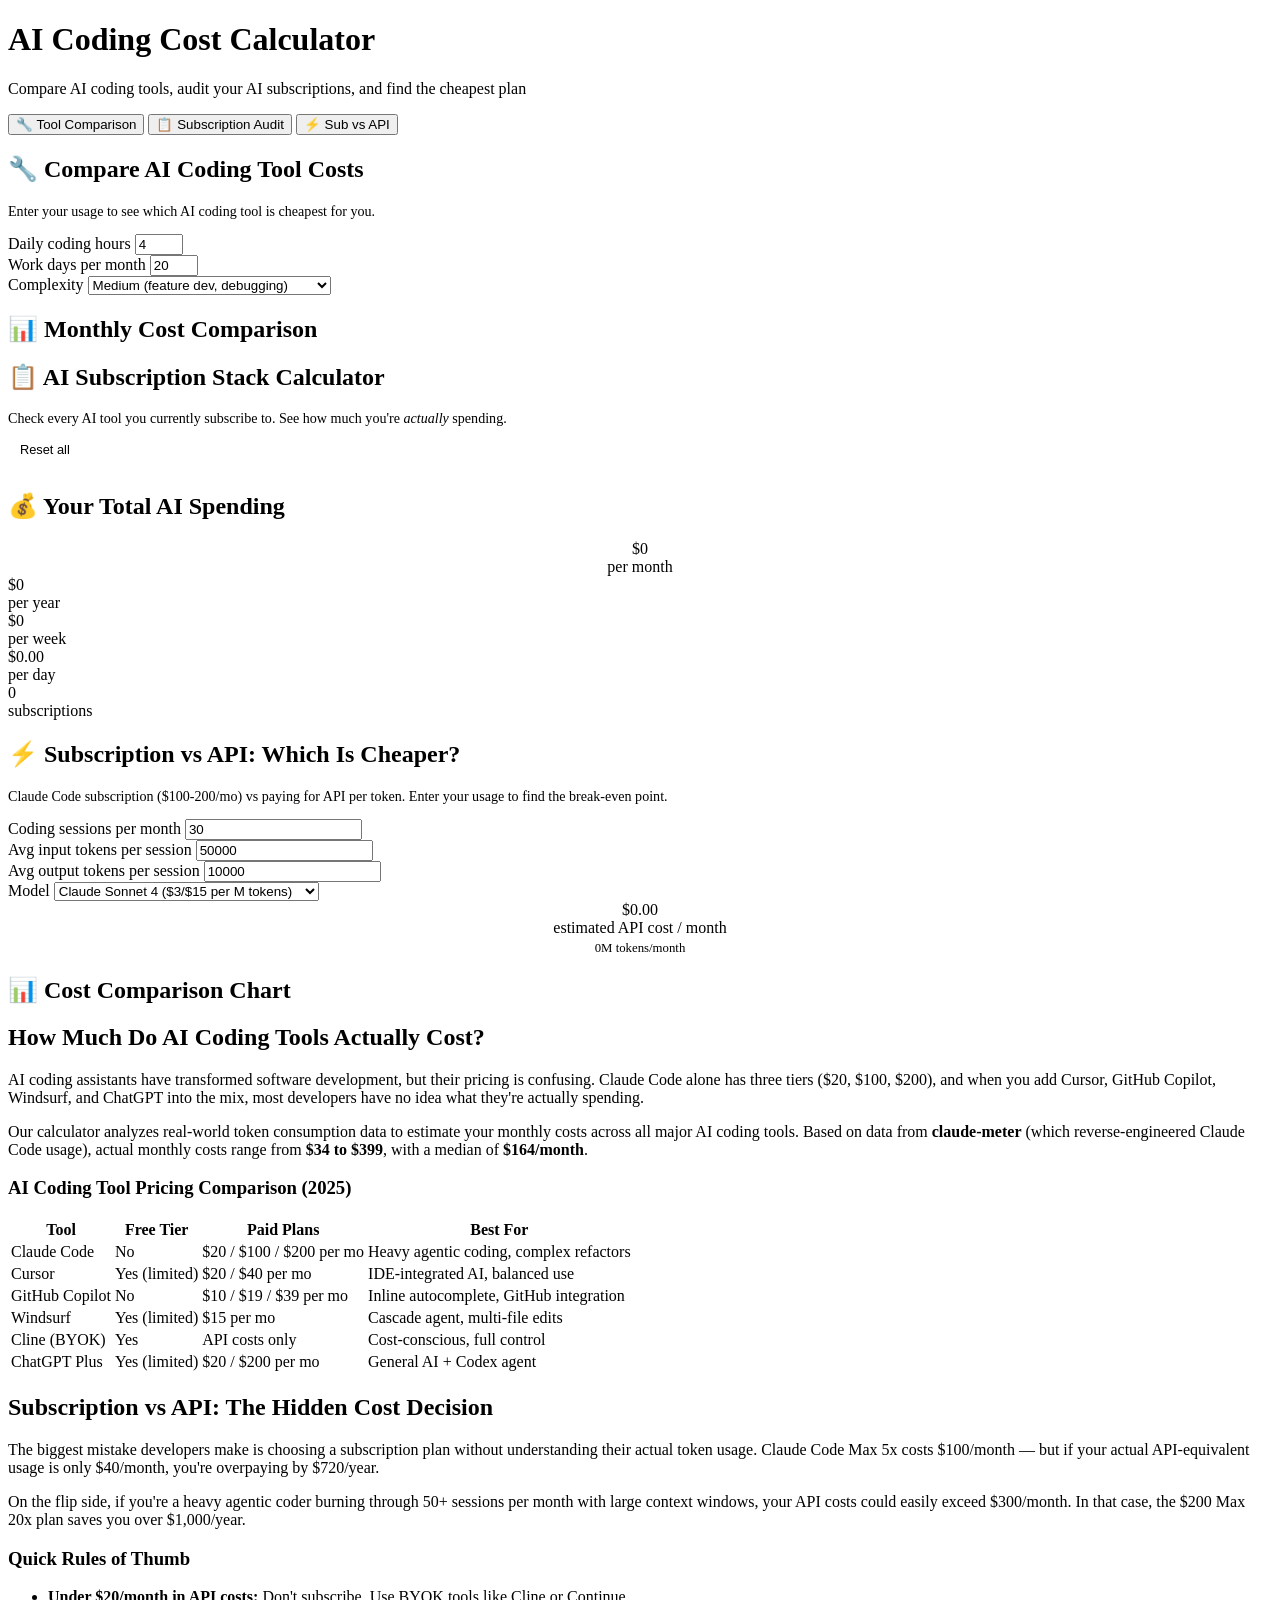
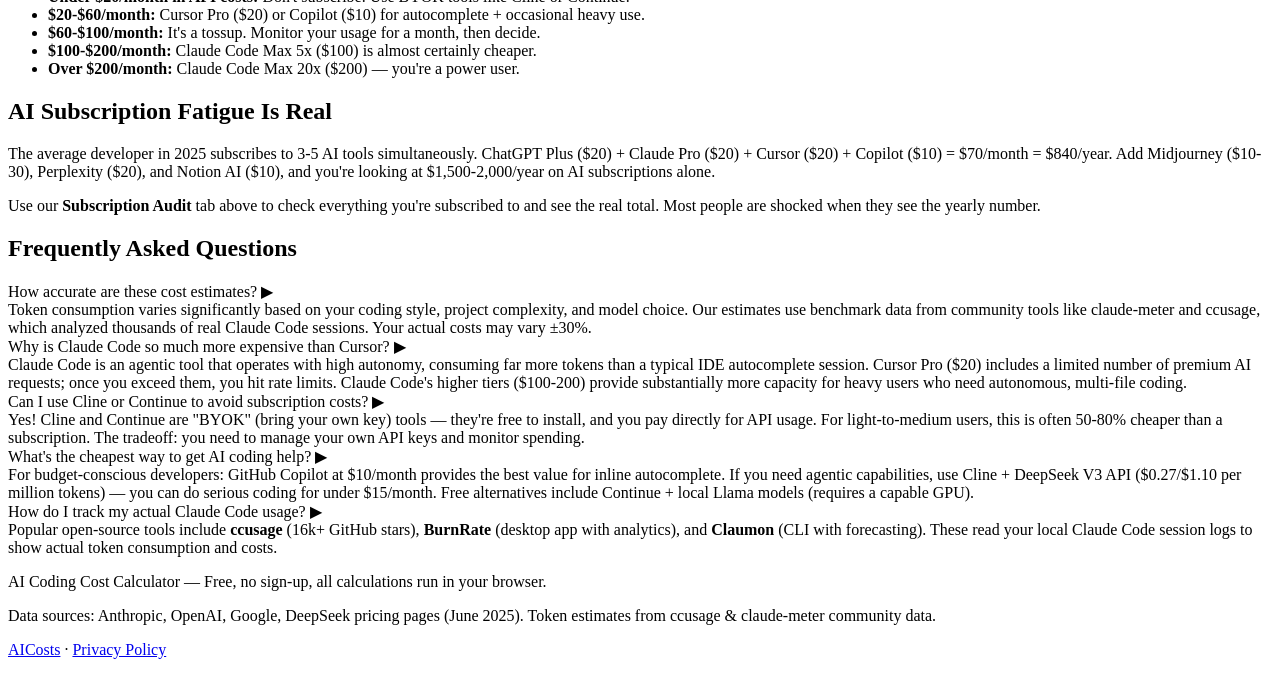
==== ai-coding-cost-calculator.html @ e595fdc3 "Add ai-coding-cost-calculator.html" ====
<!DOCTYPE html>
<html lang="en">
<head>
<meta charset="UTF-8">
<meta name="viewport" content="width=device-width,initial-scale=1">
<title>AI Coding Cost Calculator | Compare Claude Code, Cursor, Copilot & More (2025)</title>
<meta name="description" content="Free AI coding tool cost calculator. Compare Claude Code, Cursor, GitHub Copilot, Windsurf prices. Calculate your AI subscription stack cost. Subscription vs API break-even analysis.">
<meta name="keywords" content="AI cost calculator, Claude Code cost, Cursor pricing, Copilot vs Claude Code, AI subscription calculator, AI coding tools comparison">
<link rel="canonical" href="https://aicosts.bmaster.cn/ai-coding-cost-calculator.html">
<script type="application/ld+json">
{"@context":"https://schema.org","@type":"WebApplication","name":"AI Coding Cost Calculator","url":"https://aicosts.bmaster.cn/","description":"Compare costs of AI coding assistants and calculate your AI subscription spending","applicationCategory":"DeveloperApplication","operatingSystem":"Any","offers":{"@type":"Offer","price":"0","priceCurrency":"USD"},"author":{"@type":"Organization","name":"AICosts"}}
</script>
<script type="application/ld+json">
{"@context":"https://schema.org","@type":"FAQPage","mainEntity":[{"@type":"Question","name":"How much does Claude Code cost per month?","acceptedAnswer":{"@type":"Answer","text":"Claude Code costs $20/mo (Pro), $100/mo (Max 5x), or $200/mo (Max 20x). Actual API-equivalent costs range from $34 to $399/mo with a median of $164/mo based on usage data."}},{"@type":"Question","name":"Is Cursor cheaper than Claude Code?","acceptedAnswer":{"@type":"Answer","text":"Cursor Pro is $20/mo vs Claude Code Max at $100-200/mo. However, Cursor includes a limited amount of premium model usage. Heavy users may exceed Cursor's quota and need Claude Code's higher limits."}},{"@type":"Question","name":"Should I use API or subscription for AI coding?","acceptedAnswer":{"@type":"Answer","text":"If your monthly API cost is under $60, pay-per-use API is cheaper. Between $60-100/mo it's a close call. Above $100/mo, Claude Code Max subscription is almost always cheaper."}},{"@type":"Question","name":"How much does the average person spend on AI subscriptions?","acceptedAnswer":{"@type":"Answer","text":"Most developers subscribe to 2-4 AI tools simultaneously, spending $40-120/month. Many don't realize the total cost until they add it up."}}]}
</script>
<link rel="stylesheet" href="style.css">
</head>
<body>
<div class="wrap">
<div class="header">
<h1>AI Coding Cost Calculator</h1>
<p>Compare AI coding tools, audit your AI subscriptions, and find the cheapest plan</p>
</div>

<div class="tabs">
<button class="tab active" data-tab="compare" onclick="switchTab('compare')">🔧 Tool Comparison</button>
<button class="tab" data-tab="stack" onclick="switchTab('stack')">📋 Subscription Audit</button>
<button class="tab" data-tab="breakEven" onclick="switchTab('breakEven')">⚡ Sub vs API</button>
</div>

<!-- TAB 1: COMPARISON -->
<div class="pane active" id="tab-compare">
<div class="card">
<h2>🔧 Compare AI Coding Tool Costs</h2>
<p style="color:var(--text-dim);font-size:.88rem;margin-bottom:14px">Enter your usage to see which AI coding tool is cheapest for you.</p>
<div class="row3">
<div class="input-group">
<label>Daily coding hours</label>
<input type="number" id="cmpHours" value="4" min="0" max="24">
</div>
<div class="input-group">
<label>Work days per month</label>
<input type="number" id="cmpDays" value="20" min="1" max="31">
</div>
<div class="input-group">
<label>Complexity</label>
<select id="cmpComplexity">
<option value="light">Light (autocomplete, quick Q&A)</option>
<option value="medium" selected>Medium (feature dev, debugging)</option>
<option value="heavy">Heavy (large refactors, agentic tasks)</option>
</select>
</div>
</div>
<div id="compareSummary" style="margin-top:8px"></div>
</div>

<div class="card">
<h2>📊 Monthly Cost Comparison</h2>
<div id="compareGrid" class="compare-grid"></div>
<div id="compareChart" class="bar-chart" style="margin-top:16px"></div>
</div>
</div>

<!-- TAB 2: STACK -->
<div class="pane" id="tab-stack">
<div class="card">
<h2>📋 AI Subscription Stack Calculator</h2>
<p style="color:var(--text-dim);font-size:.88rem;margin-bottom:10px">Check every AI tool you currently subscribe to. See how much you're <em>actually</em> spending.</p>
<button onclick="toggleAllOff()" style="background:var(--bg);border:1px solid var(--border);color:var(--text-dim);border-radius:6px;padding:5px 12px;font-size:.8rem;cursor:pointer;margin-bottom:10px">Reset all</button>
<div id="subList" class="sub-list"></div>
</div>

<div class="card">
<h2>💰 Your Total AI Spending</h2>
<div class="result-box">
<div style="text-align:center">
<div class="result-big" id="subMonthly">$0</div>
<div class="result-label">per month</div>
</div>
<div class="result-grid">
<div class="result-cell"><div class="num" id="subYearly" style="color:var(--accent)">$0</div><div class="lbl">per year</div></div>
<div class="result-cell"><div class="num" id="subWeekly">$0</div><div class="lbl">per week</div></div>
<div class="result-cell"><div class="num" id="subDaily">$0.00</div><div class="lbl">per day</div></div>
<div class="result-cell"><div class="num" id="subCount">0</div><div class="lbl">subscriptions</div></div>
</div>
</div>
<div id="subMsg"></div>
<div id="subBreakdown" style="margin-top:12px"></div>
</div>
</div>

<!-- TAB 3: BREAK-EVEN -->
<div class="pane" id="tab-breakEven">
<div class="card">
<h2>⚡ Subscription vs API: Which Is Cheaper?</h2>
<p style="color:var(--text-dim);font-size:.88rem;margin-bottom:14px">Claude Code subscription ($100-200/mo) vs paying for API per token. Enter your usage to find the break-even point.</p>
<div class="row3">
<div class="input-group">
<label>Coding sessions per month</label>
<input type="number" id="beSessions" value="30" min="1">
</div>
<div class="input-group">
<label>Avg input tokens per session</label>
<input type="number" id="beInputTokens" value="50000" min="0" step="1000">
</div>
<div class="input-group">
<label>Avg output tokens per session</label>
<input type="number" id="beOutputTokens" value="10000" min="0" step="1000">
</div>
</div>
<div class="input-group">
<label>Model</label>
<select id="beModel">
<option value="claude_sonnet" selected>Claude Sonnet 4 ($3/$15 per M tokens)</option>
<option value="claude_haiku">Claude Haiku 3.5 ($0.8/$4 per M tokens)</option>
<option value="gpt4o">GPT-4o ($2.5/$10 per M tokens)</option>
<option value="gpt4o_mini">GPT-4o mini ($0.15/$0.6 per M tokens)</option>
<option value="deepseek">DeepSeek V3 ($0.27/$1.1 per M tokens)</option>
<option value="gemini_pro">Gemini 2.0 Pro ($1.25/$5 per M tokens)</option>
<option value="llama">Llama 3.3 70B ($0.23/$0.4 per M tokens)</option>
</select>
</div>
</div>

<div class="card">
<div class="result-box">
<div style="text-align:center">
<div class="result-big" id="beApiCost">$0.00</div>
<div class="result-label">estimated API cost / month</div>
<div style="font-size:.8rem;color:var(--text-dim);margin-top:4px"><span id="beApiTokens">0M</span> tokens/month</div>
</div>
</div>
<div id="beRecommendation" style="margin-top:8px"></div>
</div>

<div class="card">
<h2>📊 Cost Comparison Chart</h2>
<div id="beChart" class="bar-chart"></div>
<div id="beSavings" style="margin-top:12px;text-align:center;font-size:.9rem"></div>
</div>
</div>

<!-- SEO CONTENT -->
<div class="seo">
<h2>How Much Do AI Coding Tools Actually Cost?</h2>
<p>AI coding assistants have transformed software development, but their pricing is confusing. Claude Code alone has three tiers ($20, $100, $200), and when you add Cursor, GitHub Copilot, Windsurf, and ChatGPT into the mix, most developers have no idea what they're actually spending.</p>

<p>Our calculator analyzes real-world token consumption data to estimate your monthly costs across all major AI coding tools. Based on data from <strong>claude-meter</strong> (which reverse-engineered Claude Code usage), actual monthly costs range from <strong>$34 to $399</strong>, with a median of <strong>$164/month</strong>.</p>

<h3>AI Coding Tool Pricing Comparison (2025)</h3>
<table>
<tr><th>Tool</th><th>Free Tier</th><th>Paid Plans</th><th>Best For</th></tr>
<tr><td>Claude Code</td><td>No</td><td>$20 / $100 / $200 per mo</td><td>Heavy agentic coding, complex refactors</td></tr>
<tr><td>Cursor</td><td>Yes (limited)</td><td>$20 / $40 per mo</td><td>IDE-integrated AI, balanced use</td></tr>
<tr><td>GitHub Copilot</td><td>No</td><td>$10 / $19 / $39 per mo</td><td>Inline autocomplete, GitHub integration</td></tr>
<tr><td>Windsurf</td><td>Yes (limited)</td><td>$15 per mo</td><td>Cascade agent, multi-file edits</td></tr>
<tr><td>Cline (BYOK)</td><td>Yes</td><td>API costs only</td><td>Cost-conscious, full control</td></tr>
<tr><td>ChatGPT Plus</td><td>Yes (limited)</td><td>$20 / $200 per mo</td><td>General AI + Codex agent</td></tr>
</table>

<h2>Subscription vs API: The Hidden Cost Decision</h2>
<p>The biggest mistake developers make is choosing a subscription plan without understanding their actual token usage. Claude Code Max 5x costs $100/month — but if your actual API-equivalent usage is only $40/month, you're overpaying by $720/year.</p>

<p>On the flip side, if you're a heavy agentic coder burning through 50+ sessions per month with large context windows, your API costs could easily exceed $300/month. In that case, the $200 Max 20x plan saves you over $1,000/year.</p>

<h3>Quick Rules of Thumb</h3>
<ul>
<li><strong>Under $20/month in API costs:</strong> Don't subscribe. Use BYOK tools like Cline or Continue.</li>
<li><strong>$20-$60/month:</strong> Cursor Pro ($20) or Copilot ($10) for autocomplete + occasional heavy use.</li>
<li><strong>$60-$100/month:</strong> It's a tossup. Monitor your usage for a month, then decide.</li>
<li><strong>$100-$200/month:</strong> Claude Code Max 5x ($100) is almost certainly cheaper.</li>
<li><strong>Over $200/month:</strong> Claude Code Max 20x ($200) — you're a power user.</li>
</ul>

<h2>AI Subscription Fatigue Is Real</h2>
<p>The average developer in 2025 subscribes to 3-5 AI tools simultaneously. ChatGPT Plus ($20) + Claude Pro ($20) + Cursor ($20) + Copilot ($10) = $70/month = $840/year. Add Midjourney ($10-30), Perplexity ($20), and Notion AI ($10), and you're looking at $1,500-2,000/year on AI subscriptions alone.</p>

<p>Use our <strong>Subscription Audit</strong> tab above to check everything you're subscribed to and see the real total. Most people are shocked when they see the yearly number.</p>

<h2>Frequently Asked Questions</h2>
<div class="faq-item" onclick="toggleFAQ(this)">
<div class="faq-q">How accurate are these cost estimates? <span class="arrow">▶</span></div>
<div class="faq-a">Token consumption varies significantly based on your coding style, project complexity, and model choice. Our estimates use benchmark data from community tools like claude-meter and ccusage, which analyzed thousands of real Claude Code sessions. Your actual costs may vary ±30%.</div>
</div>
<div class="faq-item" onclick="toggleFAQ(this)">
<div class="faq-q">Why is Claude Code so much more expensive than Cursor? <span class="arrow">▶</span></div>
<div class="faq-a">Claude Code is an agentic tool that operates with high autonomy, consuming far more tokens than a typical IDE autocomplete session. Cursor Pro ($20) includes a limited number of premium AI requests; once you exceed them, you hit rate limits. Claude Code's higher tiers ($100-200) provide substantially more capacity for heavy users who need autonomous, multi-file coding.</div>
</div>
<div class="faq-item" onclick="toggleFAQ(this)">
<div class="faq-q">Can I use Cline or Continue to avoid subscription costs? <span class="arrow">▶</span></div>
<div class="faq-a">Yes! Cline and Continue are "BYOK" (bring your own key) tools — they're free to install, and you pay directly for API usage. For light-to-medium users, this is often 50-80% cheaper than a subscription. The tradeoff: you need to manage your own API keys and monitor spending.</div>
</div>
<div class="faq-item" onclick="toggleFAQ(this)">
<div class="faq-q">What's the cheapest way to get AI coding help? <span class="arrow">▶</span></div>
<div class="faq-a">For budget-conscious developers: GitHub Copilot at $10/month provides the best value for inline autocomplete. If you need agentic capabilities, use Cline + DeepSeek V3 API ($0.27/$1.10 per million tokens) — you can do serious coding for under $15/month. Free alternatives include Continue + local Llama models (requires a capable GPU).</div>
</div>
<div class="faq-item" onclick="toggleFAQ(this)">
<div class="faq-q">How do I track my actual Claude Code usage? <span class="arrow">▶</span></div>
<div class="faq-a">Popular open-source tools include <strong>ccusage</strong> (16k+ GitHub stars), <strong>BurnRate</strong> (desktop app with analytics), and <strong>Claumon</strong> (CLI with forecasting). These read your local Claude Code session logs to show actual token consumption and costs.</div>
</div>
</div>

<div class="footer">
<p>AI Coding Cost Calculator — Free, no sign-up, all calculations run in your browser.</p>
<p>Data sources: Anthropic, OpenAI, Google, DeepSeek pricing pages (June 2025). Token estimates from ccusage & claude-meter community data.</p>
<p><a href="/">AICosts</a> · <a href="/privacy.html">Privacy Policy</a></p>
</div>
</div>
<script src="app.js"></script>
</body>
</html>
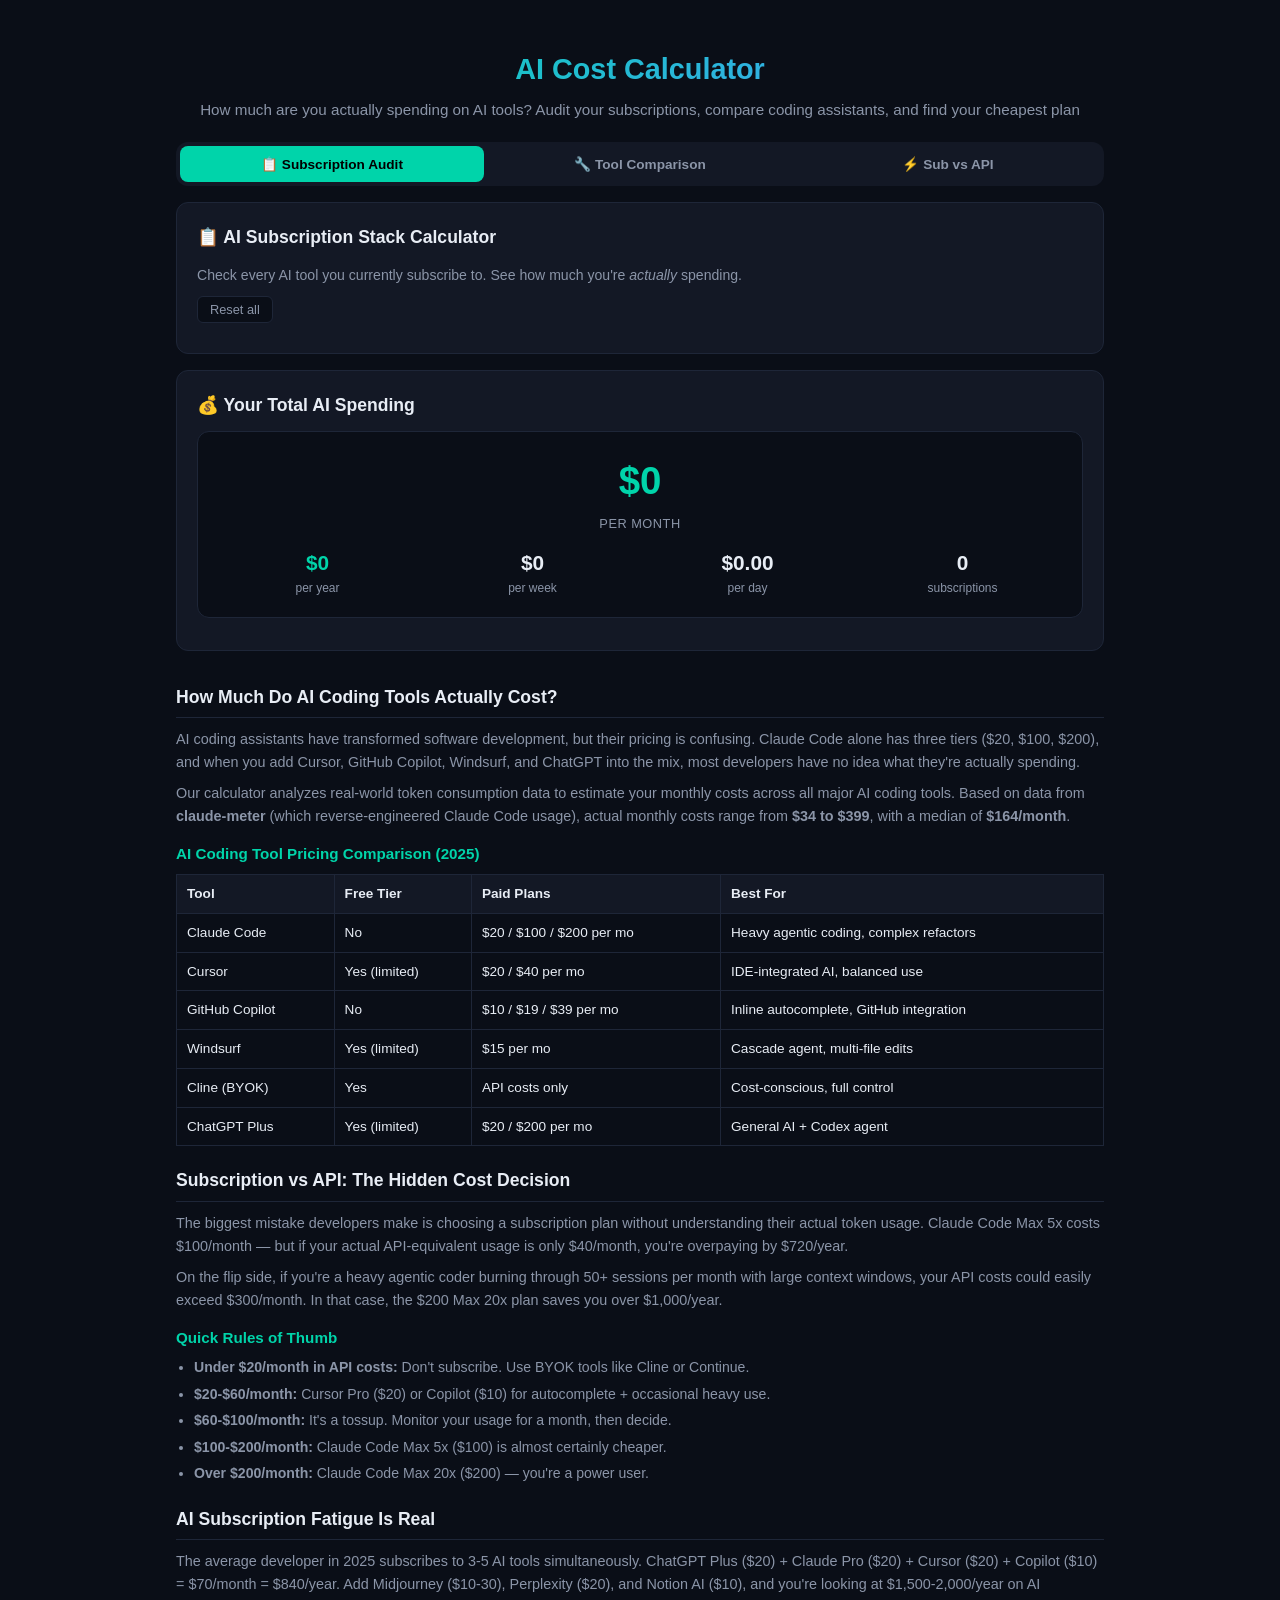
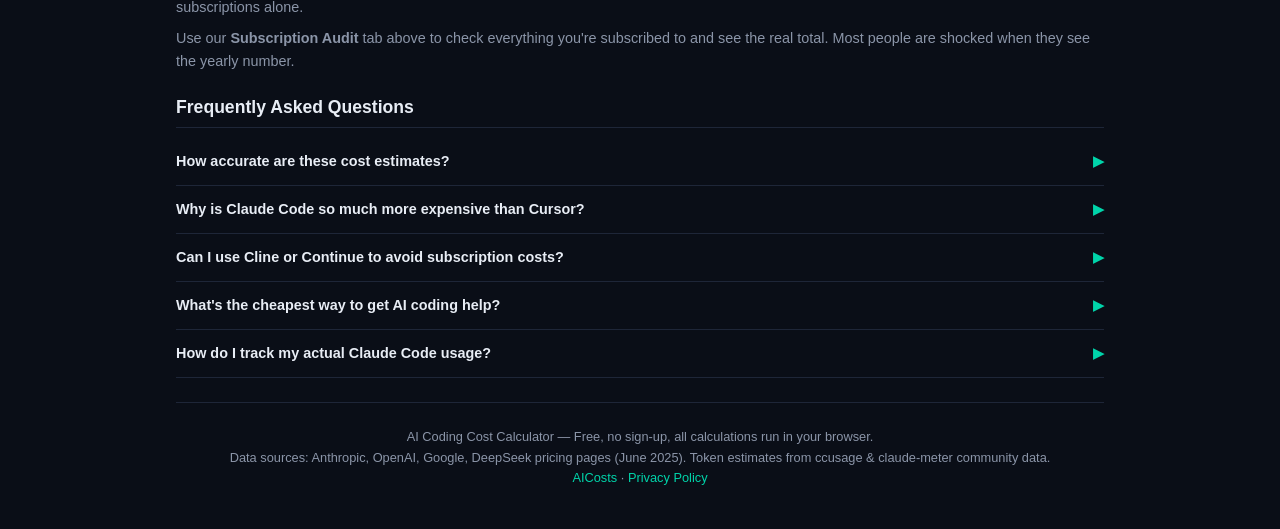
==== commit d64e71dd: "Add ai-coding-cost-calculator.html" ====
--- a/ai-coding-cost-calculator.html
+++ b/ai-coding-cost-calculator.html
@@ -18,18 +18,18 @@
 <body>
 <div class="wrap">
 <div class="header">
-<h1>AI Coding Cost Calculator</h1>
-<p>Compare AI coding tools, audit your AI subscriptions, and find the cheapest plan</p>
+<h1>AI Cost Calculator</h1>
+<p>How much are you actually spending on AI tools? Audit your subscriptions, compare coding assistants, and find your cheapest plan</p>
 </div>
 
 <div class="tabs">
-<button class="tab active" data-tab="compare" onclick="switchTab('compare')">🔧 Tool Comparison</button>
-<button class="tab" data-tab="stack" onclick="switchTab('stack')">📋 Subscription Audit</button>
+<button class="tab active" data-tab="stack" onclick="switchTab('stack')">📋 Subscription Audit</button>
+<button class="tab" data-tab="compare" onclick="switchTab('compare')">🔧 Tool Comparison</button>
 <button class="tab" data-tab="breakEven" onclick="switchTab('breakEven')">⚡ Sub vs API</button>
 </div>
 
-<!-- TAB 1: COMPARISON -->
-<div class="pane active" id="tab-compare">
+<!-- TAB: COMPARISON -->
+<div class="pane" id="tab-compare">
 <div class="card">
 <h2>🔧 Compare AI Coding Tool Costs</h2>
 <p style="color:var(--text-dim);font-size:.88rem;margin-bottom:14px">Enter your usage to see which AI coding tool is cheapest for you.</p>
@@ -61,8 +61,8 @@
 </div>
 </div>
 
-<!-- TAB 2: STACK -->
-<div class="pane" id="tab-stack">
+<!-- TAB: STACK (default first view) -->
+<div class="pane active" id="tab-stack">
 <div class="card">
 <h2>📋 AI Subscription Stack Calculator</h2>
 <p style="color:var(--text-dim);font-size:.88rem;margin-bottom:10px">Check every AI tool you currently subscribe to. See how much you're <em>actually</em> spending.</p>
--- a/style.css
+++ b/style.css
@@ -0,0 +1,86 @@
+*{margin:0;padding:0;box-sizing:border-box}
+:root{--bg:#0a0e17;--card:#131825;--border:#1e2638;--accent:#00d4aa;--accent-dim:#00b894;--text:#e8edf5;--text-dim:#8b95a8;--red:#ff5e5e;--yellow:#ffc857;--blue:#4a9eff;--radius:12px}
+body{background:var(--bg);color:var(--text);font-family:-apple-system,BlinkMacSystemFont,'Segoe UI',Roboto,sans-serif;line-height:1.6;min-height:100vh}
+.wrap{max-width:960px;margin:0 auto;padding:16px}
+.header{text-align:center;padding:30px 16px 20px}
+.header h1{font-size:1.8rem;font-weight:700;background:linear-gradient(135deg,var(--accent),var(--blue));-webkit-background-clip:text;-webkit-text-fill-color:transparent}
+.header p{color:var(--text-dim);margin-top:6px;font-size:.95rem}
+.tabs{display:flex;gap:4px;background:var(--card);border-radius:var(--radius);padding:4px;margin:0 0 16px}
+.tab{flex:1;padding:10px 8px;text-align:center;border-radius:8px;cursor:pointer;font-weight:600;font-size:.85rem;color:var(--text-dim);transition:all .2s;border:none;background:none}
+.tab:hover{color:var(--text)}
+.tab.active{background:var(--accent);color:#000}
+.pane{display:none}
+.pane.active{display:block}
+.card{background:var(--card);border:1px solid var(--border);border-radius:var(--radius);padding:20px;margin-bottom:16px}
+.card h2{font-size:1.1rem;margin-bottom:12px;display:flex;align-items:center;gap:8px}
+.input-group{display:flex;flex-direction:column;gap:6px;margin-bottom:14px}
+.input-group label{font-size:.85rem;color:var(--text-dim);font-weight:600}
+.input-group input,.input-group select{background:var(--bg);border:1px solid var(--border);color:var(--text);border-radius:8px;padding:10px 12px;font-size:.95rem;outline:none;transition:border .2s}
+.input-group input:focus,.input-group select:focus{border-color:var(--accent)}
+.row2{display:grid;grid-template-columns:1fr 1fr;gap:12px}
+.row3{display:grid;grid-template-columns:1fr 1fr 1fr;gap:12px}
+@media(max-width:560px){.row2,.row3{grid-template-columns:1fr}}
+.sub-list{display:flex;flex-direction:column;gap:8px}
+.sub-item{display:flex;align-items:center;justify-content:space-between;background:var(--bg);border:1px solid var(--border);border-radius:8px;padding:10px 14px;cursor:pointer;transition:border .2s}
+.sub-item:hover{border-color:var(--accent)}
+.sub-item.checked{border-color:var(--accent);background:rgba(0,212,170,.08)}
+.sub-item .left{display:flex;align-items:center;gap:10px}
+.sub-item .cb{width:20px;height:20px;border:2px solid var(--border);border-radius:6px;display:flex;align-items:center;justify-content:center;flex-shrink:0;transition:all .2s}
+.sub-item.checked .cb{background:var(--accent);border-color:var(--accent)}
+.sub-item .name{font-weight:600;font-size:.9rem}
+.sub-item .price{font-size:.85rem;color:var(--text-dim)}
+.sub-item.checked .price{color:var(--accent)}
+.results{margin-top:16px}
+.result-box{background:var(--bg);border:1px solid var(--border);border-radius:var(--radius);padding:18px;margin-bottom:12px}
+.result-big{font-size:2.4rem;font-weight:700;color:var(--accent)}
+.result-big.red{color:var(--red)}
+.result-label{font-size:.8rem;color:var(--text-dim);text-transform:uppercase;letter-spacing:.5px;margin-top:2px}
+.result-grid{display:grid;grid-template-columns:repeat(auto-fit,minmax(130px,1fr));gap:12px;margin-top:12px}
+.result-cell{text-align:center}
+.result-cell .num{font-size:1.3rem;font-weight:700}
+.result-cell .lbl{font-size:.75rem;color:var(--text-dim)}
+.bar-chart{margin-top:16px}
+.bar-row{display:flex;align-items:center;gap:10px;margin-bottom:8px}
+.bar-row .b-name{width:120px;font-size:.85rem;flex-shrink:0}
+.bar-row .b-track{flex:1;height:28px;background:var(--bg);border-radius:6px;overflow:hidden;position:relative}
+.bar-row .b-fill{height:100%;border-radius:6px;transition:width .6s;display:flex;align-items:center;justify-content:flex-end;padding-right:8px;font-size:.75rem;font-weight:700;color:#000;white-space:nowrap}
+.bar-row .b-val{width:70px;text-align:right;font-size:.85rem;font-weight:600}
+.compare-grid{display:grid;grid-template-columns:repeat(auto-fit,minmax(180px,1fr));gap:12px;margin-top:12px}
+.compare-card{background:var(--bg);border:1px solid var(--border);border-radius:var(--radius);padding:16px;text-align:center;transition:all .2s}
+.compare-card.best{border-color:var(--accent);box-shadow:0 0 0 1px var(--accent)}
+.compare-card .badge{display:inline-block;font-size:.65rem;padding:2px 8px;border-radius:4px;font-weight:700;text-transform:uppercase;letter-spacing:.5px;margin-bottom:6px}
+.compare-card .badge.best{background:var(--accent);color:#000}
+.compare-card .badge.worst{background:var(--red);color:#fff}
+.compare-card .b-icon{font-size:1.5rem;margin-bottom:4px}
+.compare-card .b-name{font-weight:700;font-size:.95rem}
+.compare-card .b-price{font-size:1.4rem;font-weight:700;margin:4px 0}
+.compare-card .b-desc{font-size:.8rem;color:var(--text-dim)}
+.compare-card .b-detail{font-size:.75rem;color:var(--text-dim);margin-top:6px;border-top:1px solid var(--border);padding-top:6px}
+.tip{background:rgba(74,158,255,.1);border:1px solid rgba(74,158,255,.3);border-radius:8px;padding:12px;margin-top:12px;font-size:.85rem}
+.tip strong{color:var(--blue)}
+.warn{background:rgba(255,200,87,.1);border:1px solid rgba(255,200,87,.3);border-radius:8px;padding:12px;margin-top:12px;font-size:.85rem}
+.warn strong{color:var(--yellow)}
+.seo{margin-top:32px}
+.seo h2{font-size:1.1rem;margin:20px 0 10px;border-bottom:1px solid var(--border);padding-bottom:6px}
+.seo h3{font-size:.95rem;margin:14px 0 6px;color:var(--accent)}
+.seo p{font-size:.9rem;color:var(--text-dim);margin-bottom:8px}
+.seo ul{padding-left:18px;margin-bottom:10px}
+.seo li{font-size:.88rem;color:var(--text-dim);margin-bottom:4px}
+.seo table{width:100%;border-collapse:collapse;margin:8px 0;font-size:.85rem}
+.seo th,.seo td{border:1px solid var(--border);padding:8px 10px;text-align:left}
+.seo th{background:var(--card)}
+.faq-item{border-bottom:1px solid var(--border);padding:12px 0;cursor:pointer}
+.faq-item .faq-q{font-weight:600;font-size:.9rem;display:flex;justify-content:space-between;align-items:center}
+.faq-item .faq-q .arrow{color:var(--accent);transition:transform .2s}
+.faq-item.open .arrow{transform:rotate(90deg)}
+.faq-item .faq-a{display:none;font-size:.85rem;color:var(--text-dim);margin-top:8px}
+.faq-item.open .faq-a{display:block}
+.footer{text-align:center;padding:24px 16px;color:var(--text-dim);font-size:.8rem;border-top:1px solid var(--border);margin-top:24px}
+.footer a{color:var(--accent);text-decoration:none}
+.ad-slot{background:var(--card);border:1px dashed var(--border);border-radius:8px;min-height:90px;display:flex;align-items:center;justify-content:center;color:var(--text-dim);font-size:.8rem;margin:16px 0}
+.slider-wrap{display:flex;align-items:center;gap:10px}
+.slider-wrap input[type=range]{flex:1;accent-color:var(--accent)}
+.slider-val{min-width:50px;text-align:right;font-weight:700;color:var(--accent)}
+.related{display:grid;grid-template-columns:repeat(auto-fit,minmax(200px,1fr));gap:10px;margin-top:12px}
+.related a{display:block;background:var(--card);border:1px solid var(--border);border-radius:8px;padding:12px;font-size:.85rem;color:var(--text);text-decoration:none;transition:border .2s}
+.related a:hover{border-color:var(--accent)}
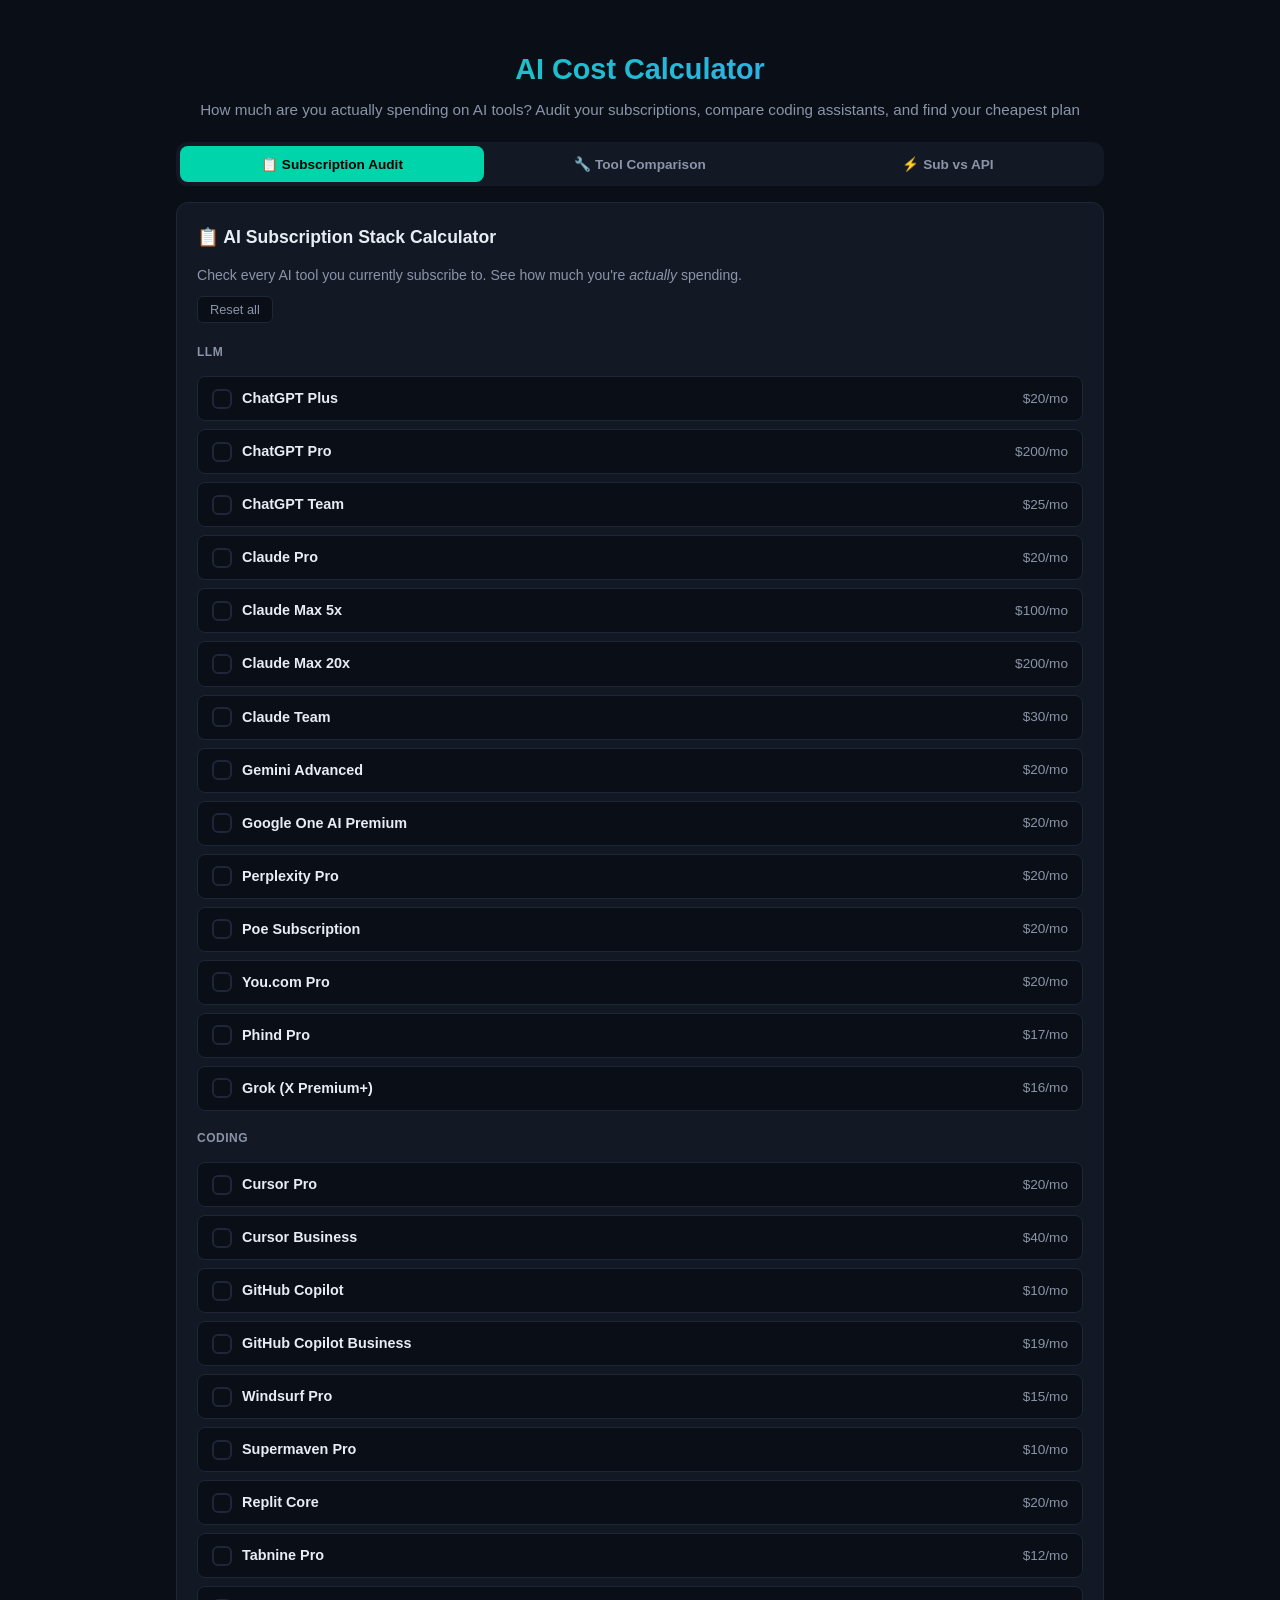
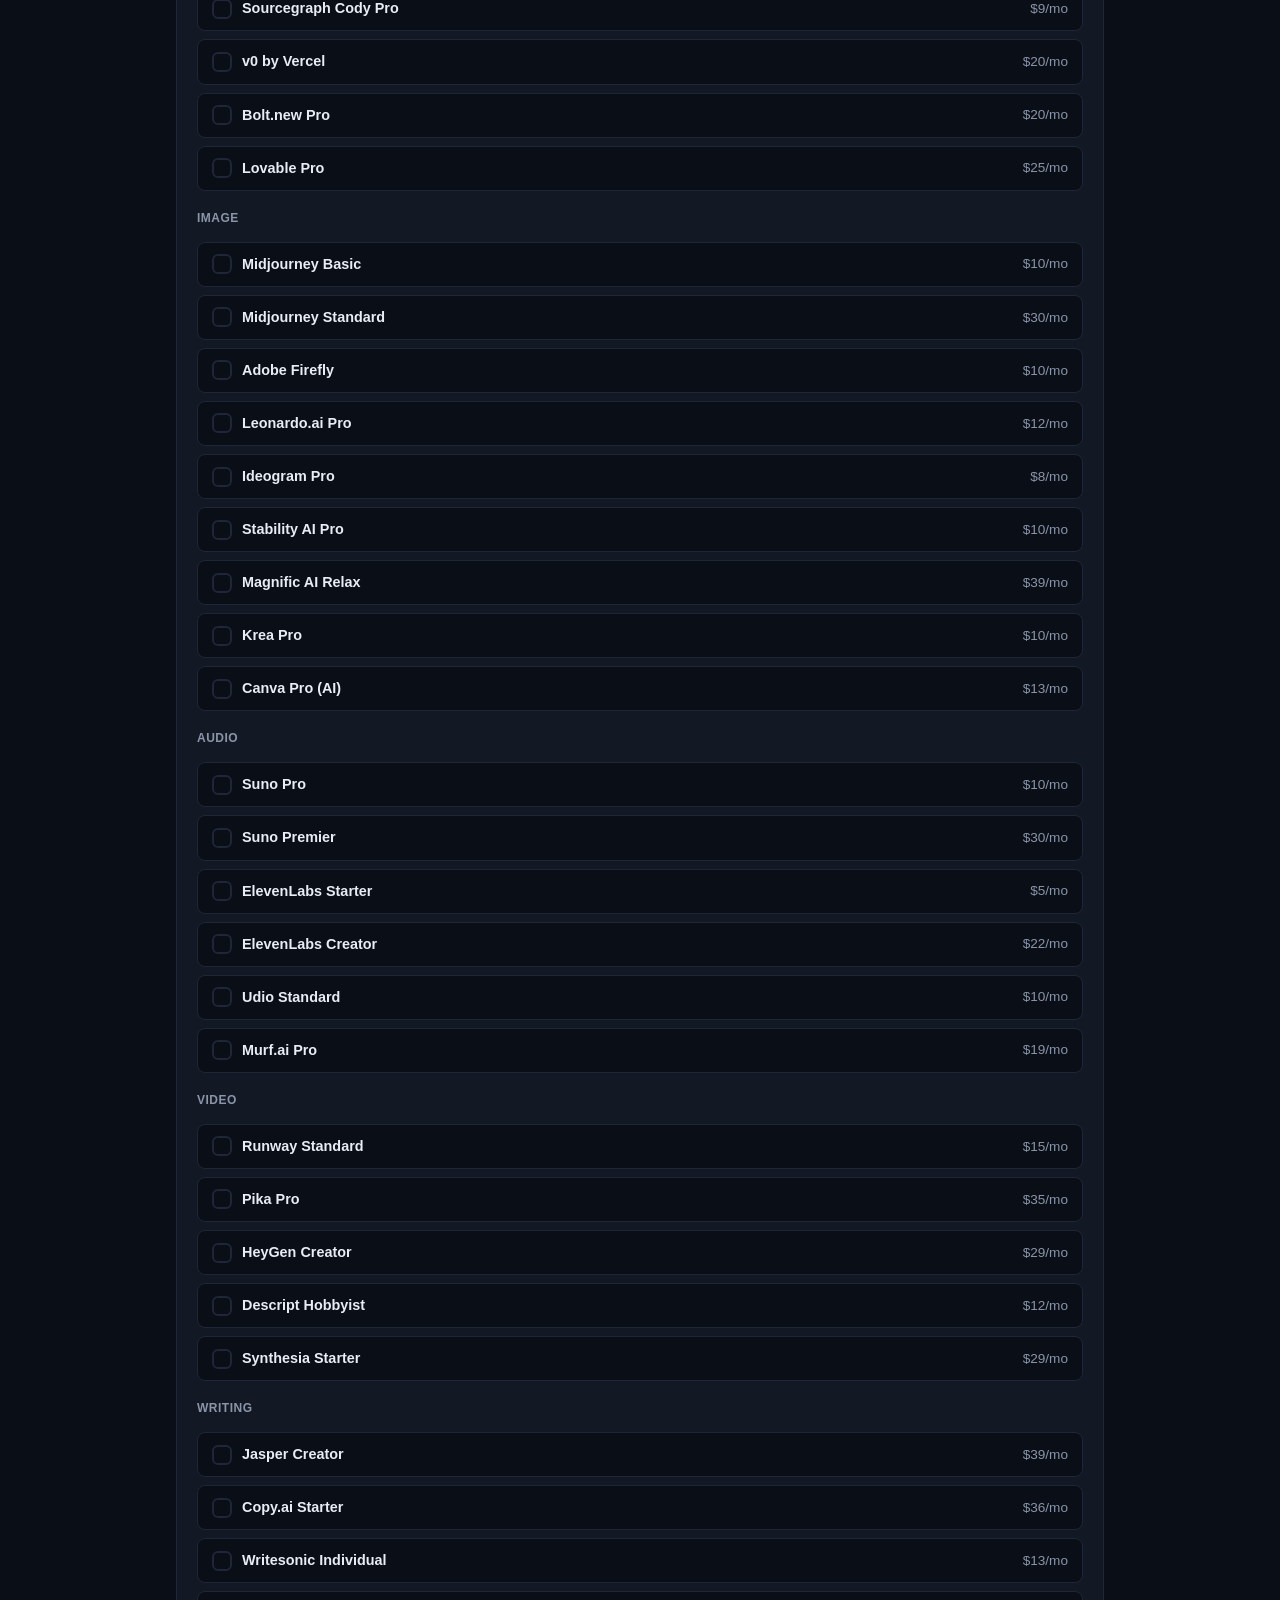
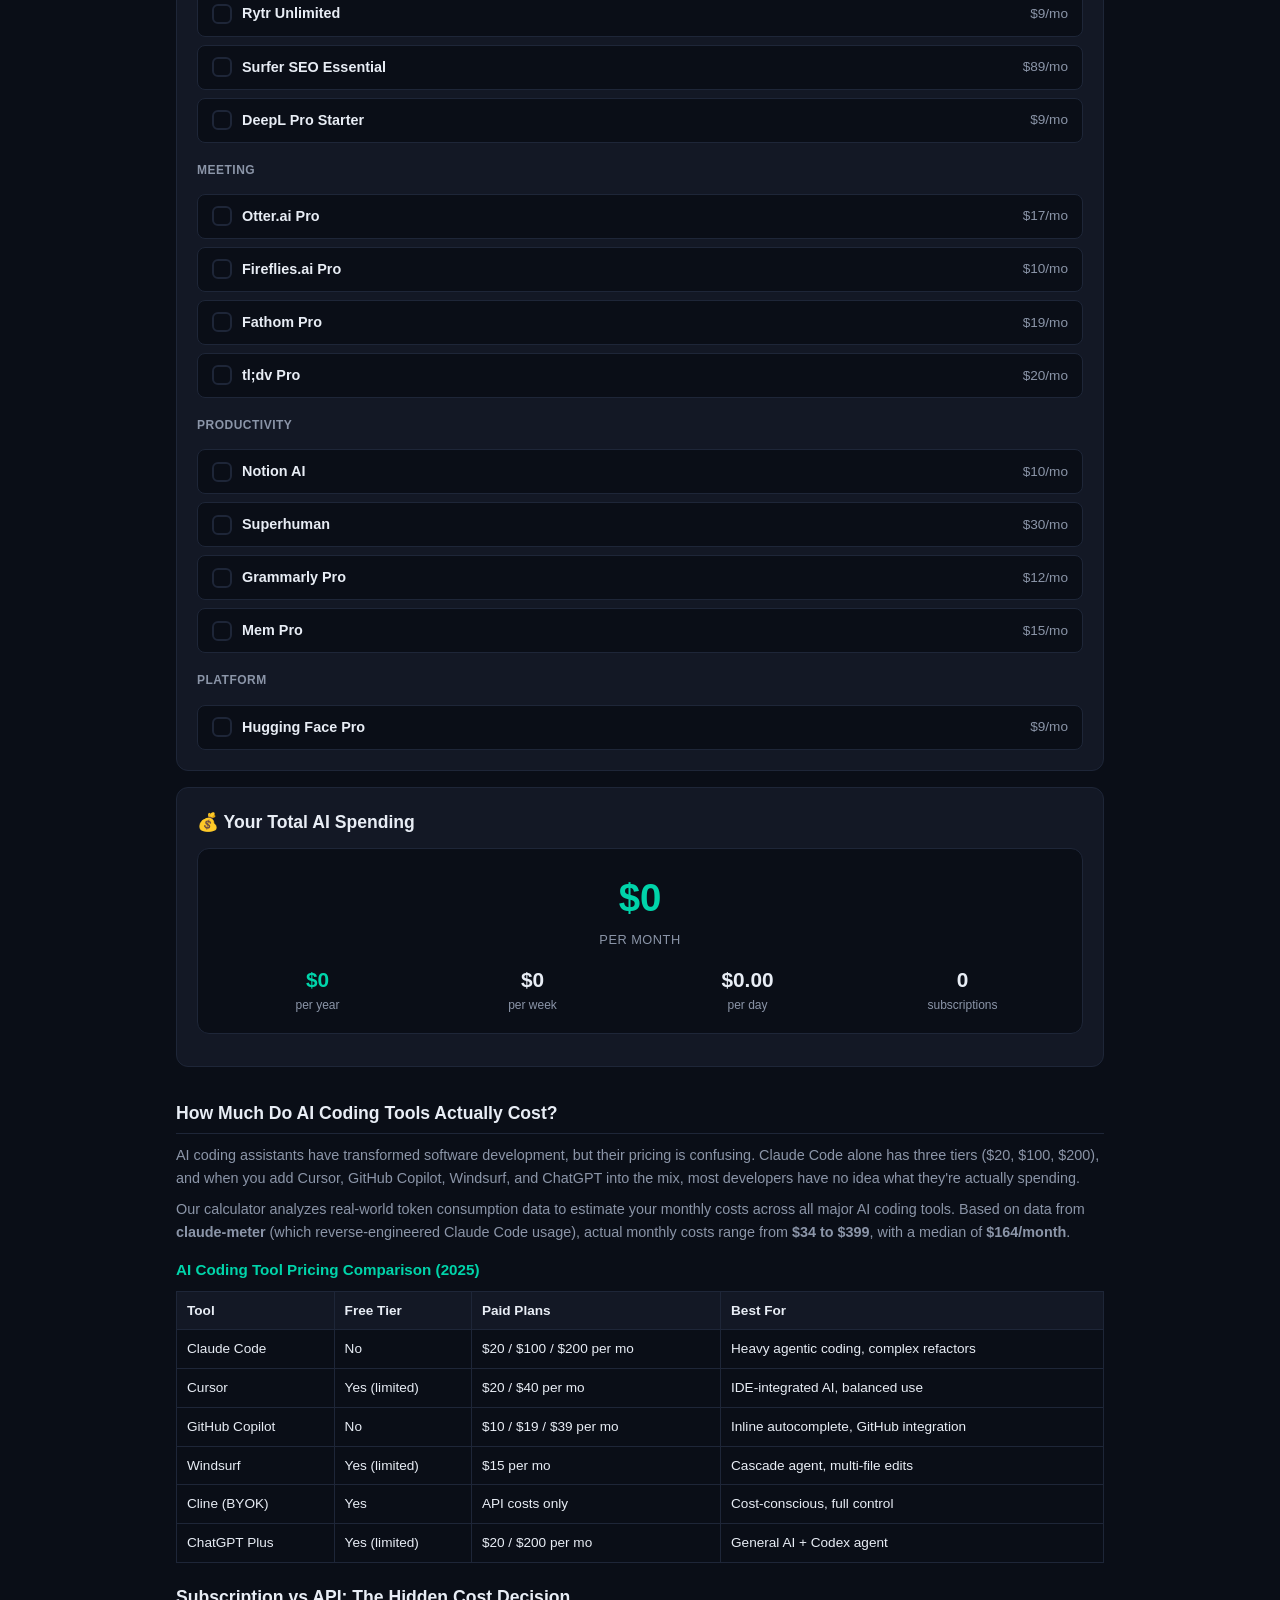
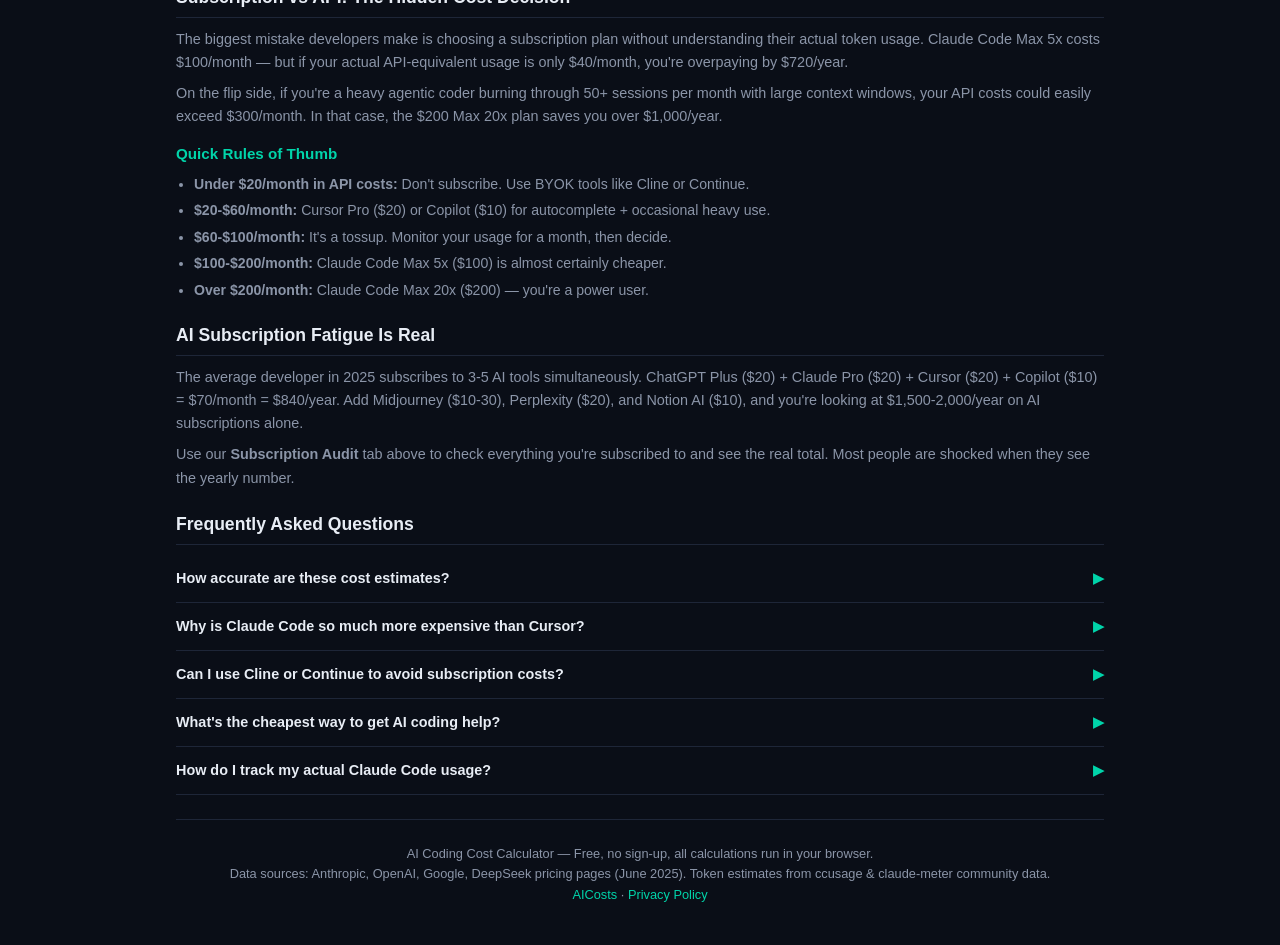
==== commit 5b660969: "Add ai-coding-cost-calculator.html" ====
--- a/ai-coding-cost-calculator.html
+++ b/ai-coding-cost-calculator.html
@@ -13,7 +13,7 @@
 <script type="application/ld+json">
 {"@context":"https://schema.org","@type":"FAQPage","mainEntity":[{"@type":"Question","name":"How much does Claude Code cost per month?","acceptedAnswer":{"@type":"Answer","text":"Claude Code costs $20/mo (Pro), $100/mo (Max 5x), or $200/mo (Max 20x). Actual API-equivalent costs range from $34 to $399/mo with a median of $164/mo based on usage data."}},{"@type":"Question","name":"Is Cursor cheaper than Claude Code?","acceptedAnswer":{"@type":"Answer","text":"Cursor Pro is $20/mo vs Claude Code Max at $100-200/mo. However, Cursor includes a limited amount of premium model usage. Heavy users may exceed Cursor's quota and need Claude Code's higher limits."}},{"@type":"Question","name":"Should I use API or subscription for AI coding?","acceptedAnswer":{"@type":"Answer","text":"If your monthly API cost is under $60, pay-per-use API is cheaper. Between $60-100/mo it's a close call. Above $100/mo, Claude Code Max subscription is almost always cheaper."}},{"@type":"Question","name":"How much does the average person spend on AI subscriptions?","acceptedAnswer":{"@type":"Answer","text":"Most developers subscribe to 2-4 AI tools simultaneously, spending $40-120/month. Many don't realize the total cost until they add it up."}}]}
 </script>
-<link rel="stylesheet" href="style.css">
+<link rel="stylesheet" href="style.css?v=2">
 </head>
 <body>
 <div class="wrap">
@@ -206,6 +206,6 @@
 <p><a href="/">AICosts</a> · <a href="/privacy.html">Privacy Policy</a></p>
 </div>
 </div>
-<script src="app.js"></script>
+<script src="app.js?v=2"></script>
 </body>
 </html>
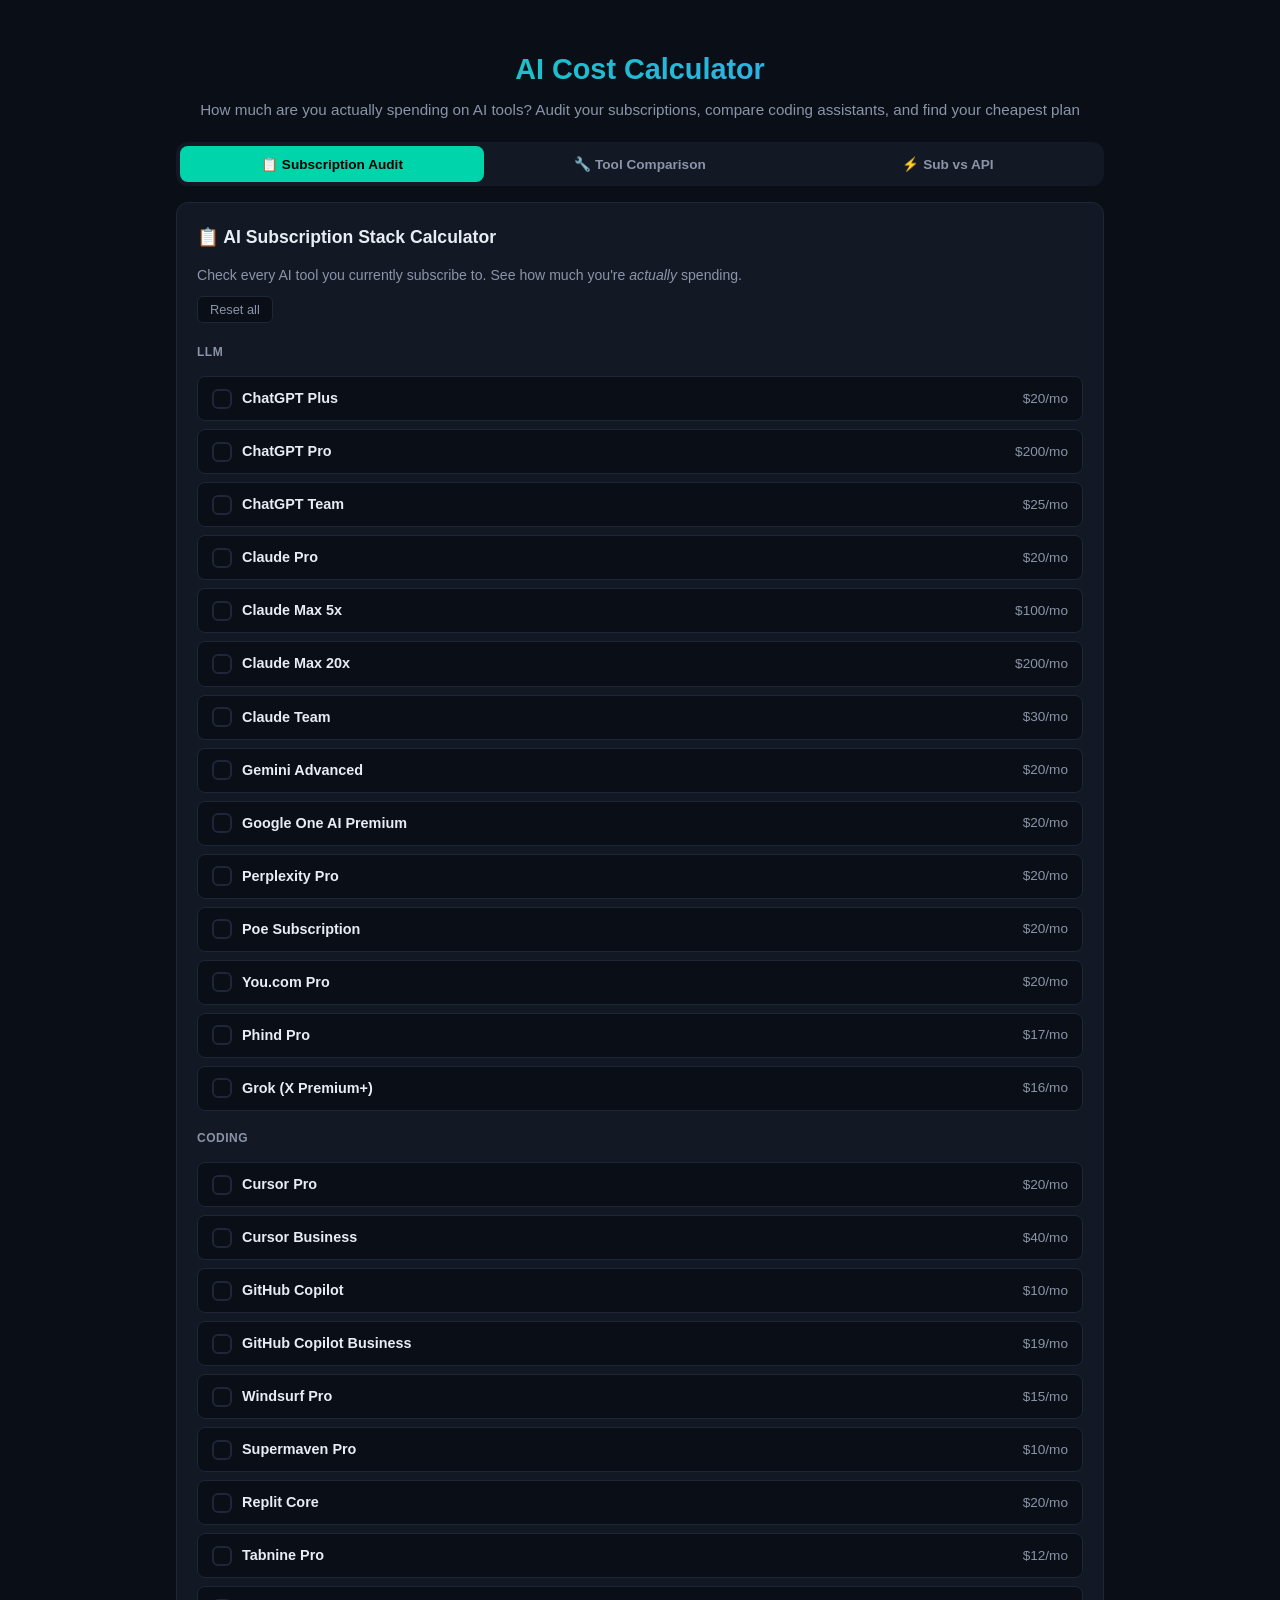
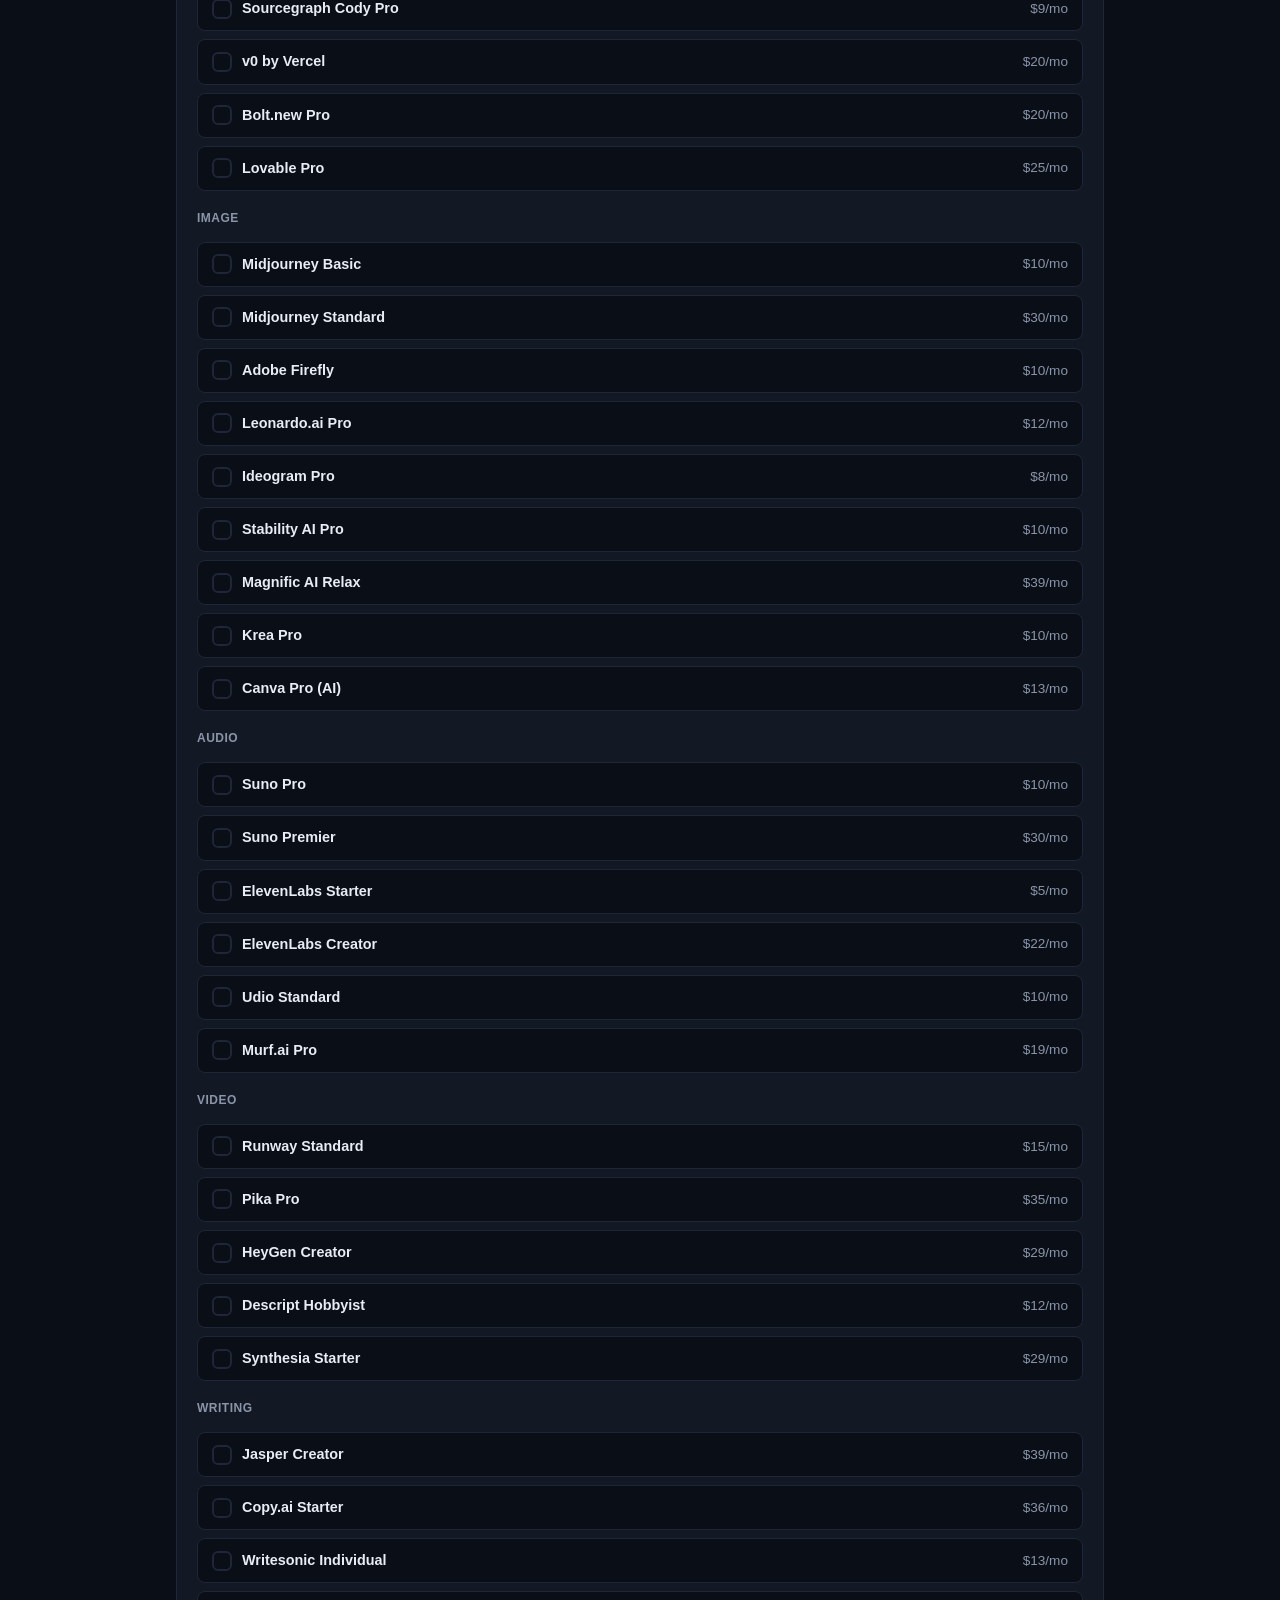
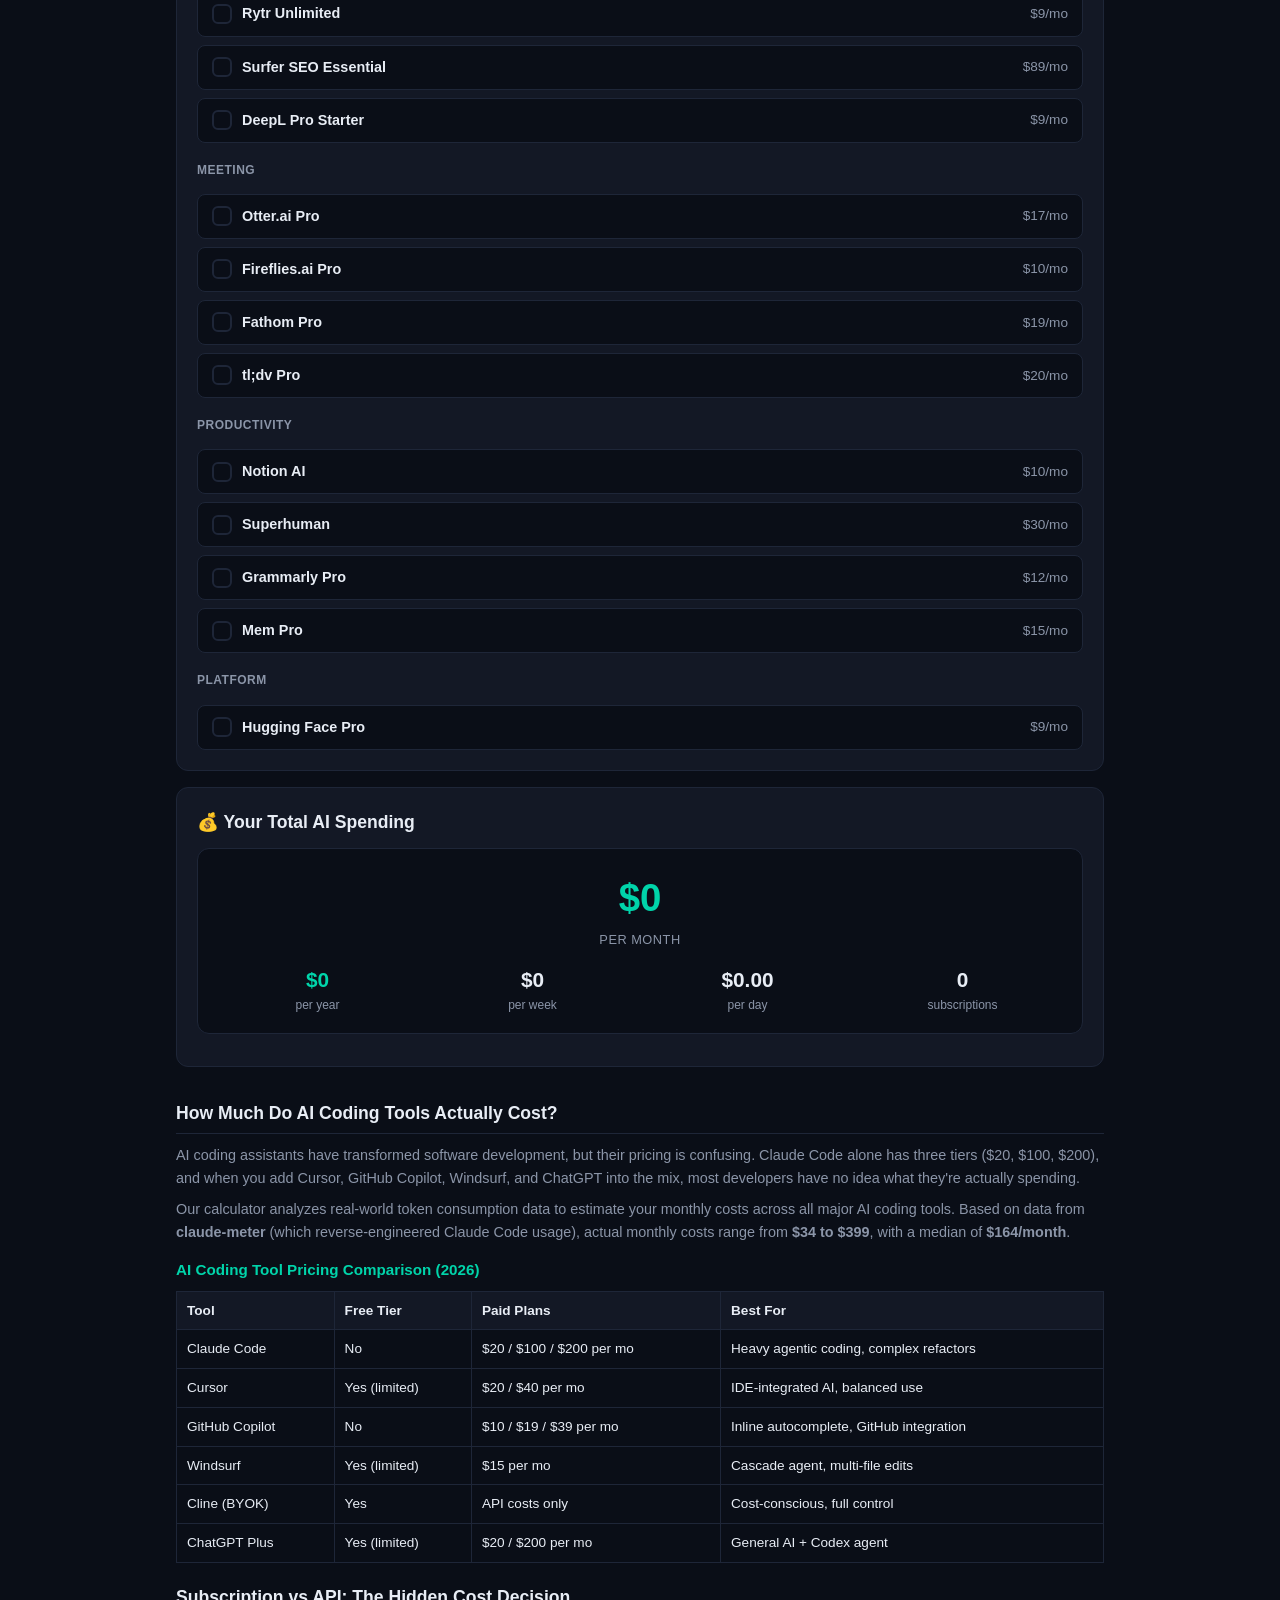
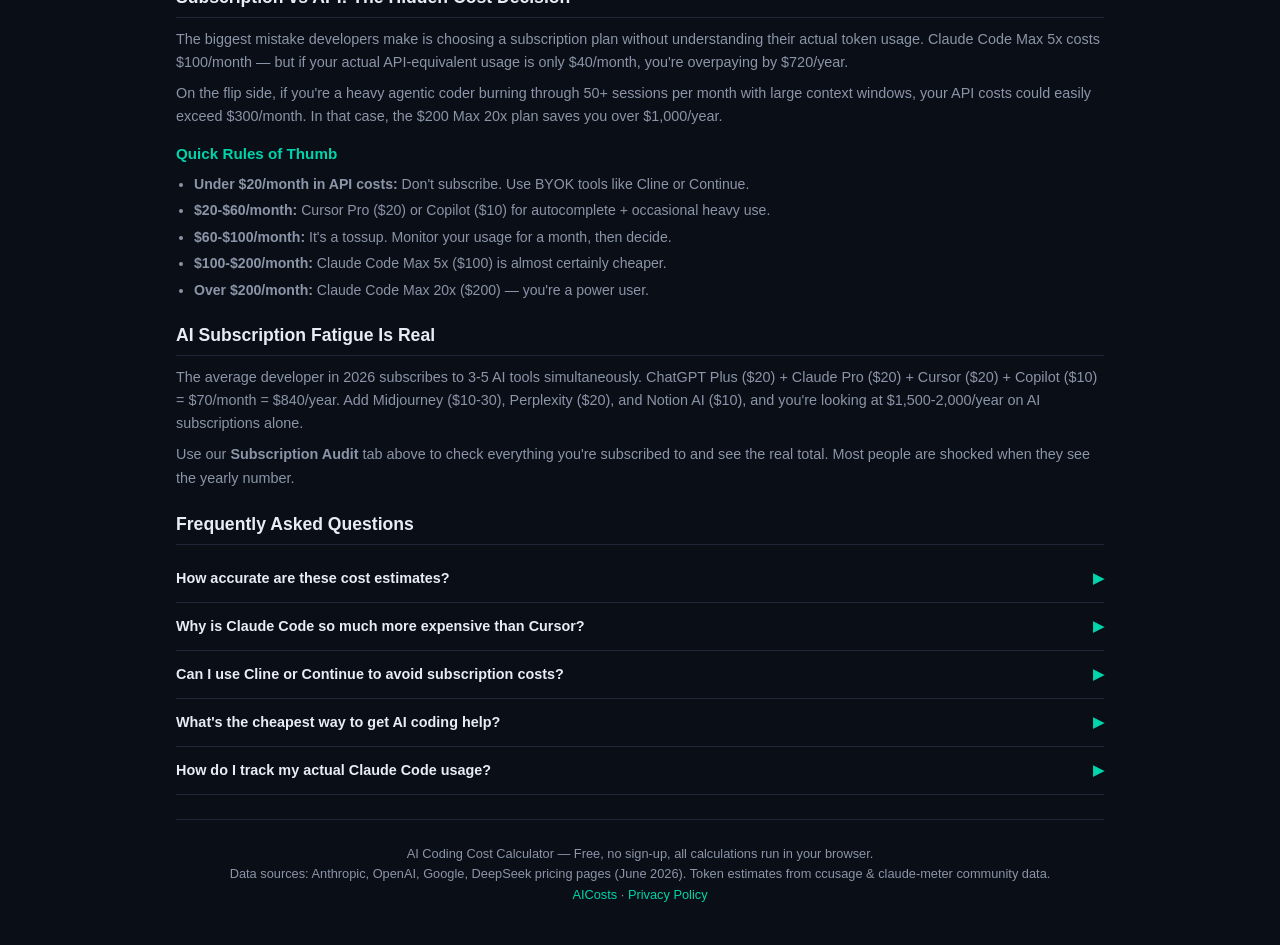
==== commit cd30d6fc: "Update to 2026: pricing data, model names, GPT-5, Claude 4.5, Gemini 2.5" ====
--- a/ai-coding-cost-calculator.html
+++ b/ai-coding-cost-calculator.html
@@ -3,7 +3,7 @@
 <head>
 <meta charset="UTF-8">
 <meta name="viewport" content="width=device-width,initial-scale=1">
-<title>AI Coding Cost Calculator | Compare Claude Code, Cursor, Copilot & More (2025)</title>
+<title>AI Coding Cost Calculator | Compare Claude Code, Cursor, Copilot & More (2026)</title>
 <meta name="description" content="Free AI coding tool cost calculator. Compare Claude Code, Cursor, GitHub Copilot, Windsurf prices. Calculate your AI subscription stack cost. Subscription vs API break-even analysis.">
 <meta name="keywords" content="AI cost calculator, Claude Code cost, Cursor pricing, Copilot vs Claude Code, AI subscription calculator, AI coding tools comparison">
 <link rel="canonical" href="https://aicosts.bmaster.cn/ai-coding-cost-calculator.html">
@@ -13,7 +13,7 @@
 <script type="application/ld+json">
 {"@context":"https://schema.org","@type":"FAQPage","mainEntity":[{"@type":"Question","name":"How much does Claude Code cost per month?","acceptedAnswer":{"@type":"Answer","text":"Claude Code costs $20/mo (Pro), $100/mo (Max 5x), or $200/mo (Max 20x). Actual API-equivalent costs range from $34 to $399/mo with a median of $164/mo based on usage data."}},{"@type":"Question","name":"Is Cursor cheaper than Claude Code?","acceptedAnswer":{"@type":"Answer","text":"Cursor Pro is $20/mo vs Claude Code Max at $100-200/mo. However, Cursor includes a limited amount of premium model usage. Heavy users may exceed Cursor's quota and need Claude Code's higher limits."}},{"@type":"Question","name":"Should I use API or subscription for AI coding?","acceptedAnswer":{"@type":"Answer","text":"If your monthly API cost is under $60, pay-per-use API is cheaper. Between $60-100/mo it's a close call. Above $100/mo, Claude Code Max subscription is almost always cheaper."}},{"@type":"Question","name":"How much does the average person spend on AI subscriptions?","acceptedAnswer":{"@type":"Answer","text":"Most developers subscribe to 2-4 AI tools simultaneously, spending $40-120/month. Many don't realize the total cost until they add it up."}}]}
 </script>
-<link rel="stylesheet" href="style.css?v=2">
+<link rel="stylesheet" href="style.css?v=3">
 </head>
 <body>
 <div class="wrap">
@@ -111,13 +111,14 @@
 <div class="input-group">
 <label>Model</label>
 <select id="beModel">
-<option value="claude_sonnet" selected>Claude Sonnet 4 ($3/$15 per M tokens)</option>
-<option value="claude_haiku">Claude Haiku 3.5 ($0.8/$4 per M tokens)</option>
+<option value="claude_sonnet" selected>Claude Sonnet 4.5 ($3/$15 per M tokens)</option>
+<option value="claude_haiku">Claude Haiku 4 ($0.8/$4 per M tokens)</option>
+<option value="gpt5">GPT-5 ($5/$15 per M tokens)</option>
 <option value="gpt4o">GPT-4o ($2.5/$10 per M tokens)</option>
 <option value="gpt4o_mini">GPT-4o mini ($0.15/$0.6 per M tokens)</option>
-<option value="deepseek">DeepSeek V3 ($0.27/$1.1 per M tokens)</option>
-<option value="gemini_pro">Gemini 2.0 Pro ($1.25/$5 per M tokens)</option>
-<option value="llama">Llama 3.3 70B ($0.23/$0.4 per M tokens)</option>
+<option value="deepseek">DeepSeek V4 ($0.27/$1.1 per M tokens)</option>
+<option value="gemini_pro">Gemini 2.5 Pro ($1.25/$10 per M tokens)</option>
+<option value="llama">Llama 4 Scout ($0.23/$0.4 per M tokens)</option>
 </select>
 </div>
 </div>
@@ -147,7 +148,7 @@
 
 <p>Our calculator analyzes real-world token consumption data to estimate your monthly costs across all major AI coding tools. Based on data from <strong>claude-meter</strong> (which reverse-engineered Claude Code usage), actual monthly costs range from <strong>$34 to $399</strong>, with a median of <strong>$164/month</strong>.</p>
 
-<h3>AI Coding Tool Pricing Comparison (2025)</h3>
+<h3>AI Coding Tool Pricing Comparison (2026)</h3>
 <table>
 <tr><th>Tool</th><th>Free Tier</th><th>Paid Plans</th><th>Best For</th></tr>
 <tr><td>Claude Code</td><td>No</td><td>$20 / $100 / $200 per mo</td><td>Heavy agentic coding, complex refactors</td></tr>
@@ -173,7 +174,7 @@
 </ul>
 
 <h2>AI Subscription Fatigue Is Real</h2>
-<p>The average developer in 2025 subscribes to 3-5 AI tools simultaneously. ChatGPT Plus ($20) + Claude Pro ($20) + Cursor ($20) + Copilot ($10) = $70/month = $840/year. Add Midjourney ($10-30), Perplexity ($20), and Notion AI ($10), and you're looking at $1,500-2,000/year on AI subscriptions alone.</p>
+<p>The average developer in 2026 subscribes to 3-5 AI tools simultaneously. ChatGPT Plus ($20) + Claude Pro ($20) + Cursor ($20) + Copilot ($10) = $70/month = $840/year. Add Midjourney ($10-30), Perplexity ($20), and Notion AI ($10), and you're looking at $1,500-2,000/year on AI subscriptions alone.</p>
 
 <p>Use our <strong>Subscription Audit</strong> tab above to check everything you're subscribed to and see the real total. Most people are shocked when they see the yearly number.</p>
 
@@ -192,7 +193,7 @@
 </div>
 <div class="faq-item" onclick="toggleFAQ(this)">
 <div class="faq-q">What's the cheapest way to get AI coding help? <span class="arrow">▶</span></div>
-<div class="faq-a">For budget-conscious developers: GitHub Copilot at $10/month provides the best value for inline autocomplete. If you need agentic capabilities, use Cline + DeepSeek V3 API ($0.27/$1.10 per million tokens) — you can do serious coding for under $15/month. Free alternatives include Continue + local Llama models (requires a capable GPU).</div>
+<div class="faq-a">For budget-conscious developers: GitHub Copilot at $10/month provides the best value for inline autocomplete. If you need agentic capabilities, use Cline + DeepSeek V4 API ($0.27/$1.10 per million tokens) — you can do serious coding for under $15/month. Free alternatives include Continue + local Llama models (requires a capable GPU).</div>
 </div>
 <div class="faq-item" onclick="toggleFAQ(this)">
 <div class="faq-q">How do I track my actual Claude Code usage? <span class="arrow">▶</span></div>
@@ -202,10 +203,10 @@
 
 <div class="footer">
 <p>AI Coding Cost Calculator — Free, no sign-up, all calculations run in your browser.</p>
-<p>Data sources: Anthropic, OpenAI, Google, DeepSeek pricing pages (June 2025). Token estimates from ccusage & claude-meter community data.</p>
+<p>Data sources: Anthropic, OpenAI, Google, DeepSeek pricing pages (June 2026). Token estimates from ccusage & claude-meter community data.</p>
 <p><a href="/">AICosts</a> · <a href="/privacy.html">Privacy Policy</a></p>
 </div>
 </div>
-<script src="app.js?v=2"></script>
+<script src="app.js?v=3"></script>
 </body>
 </html>
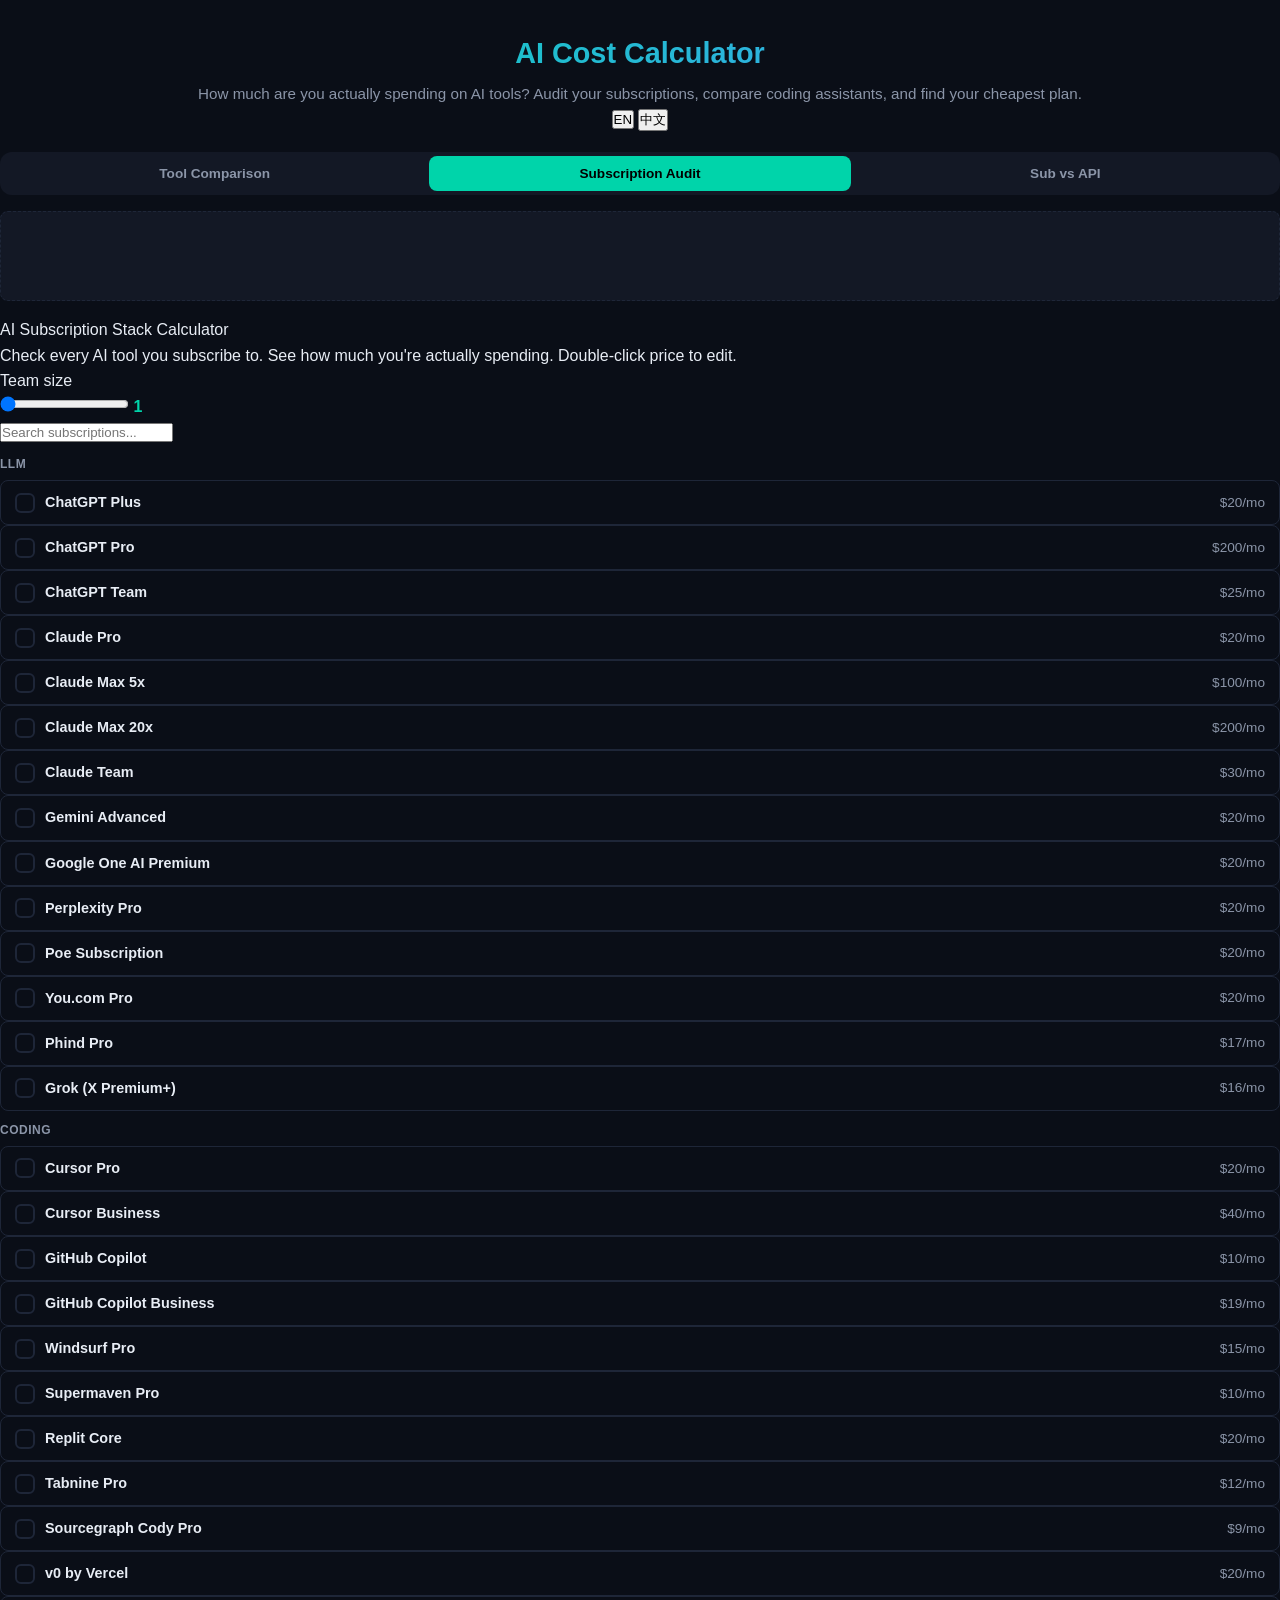
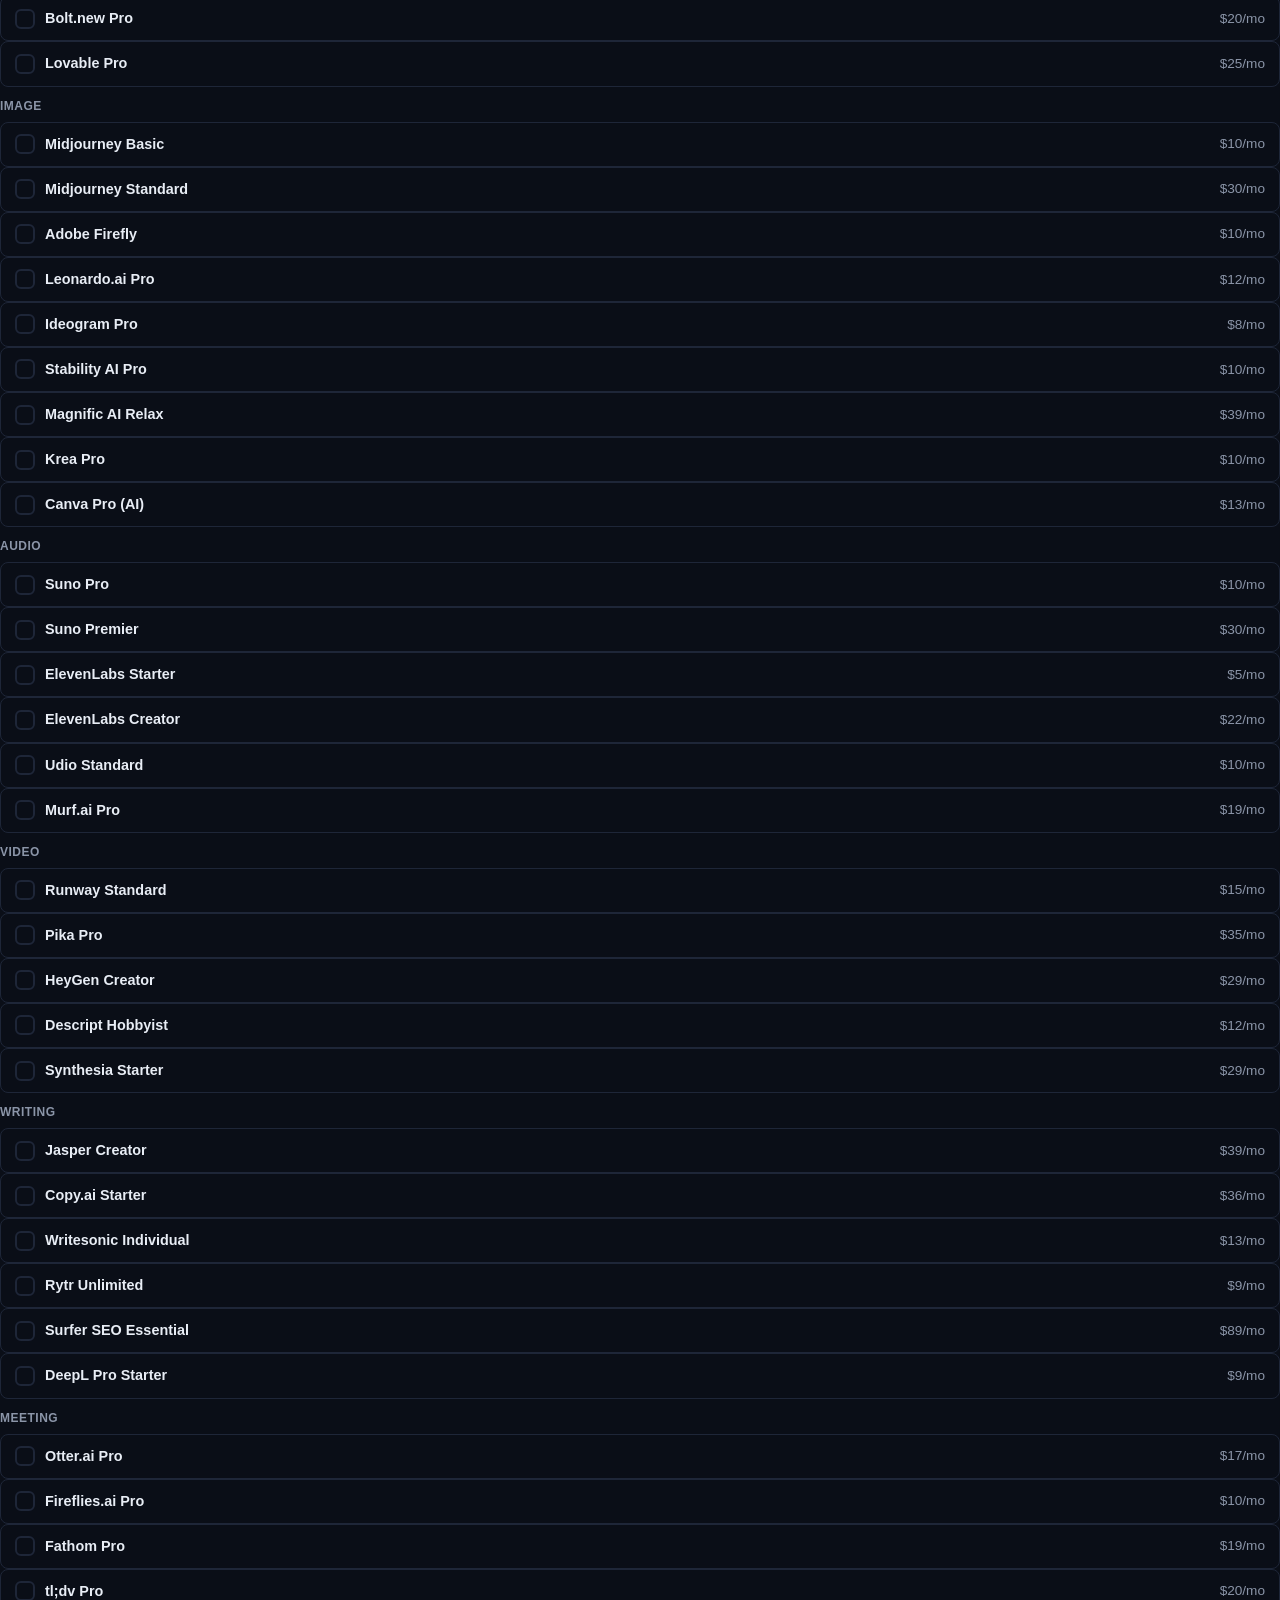
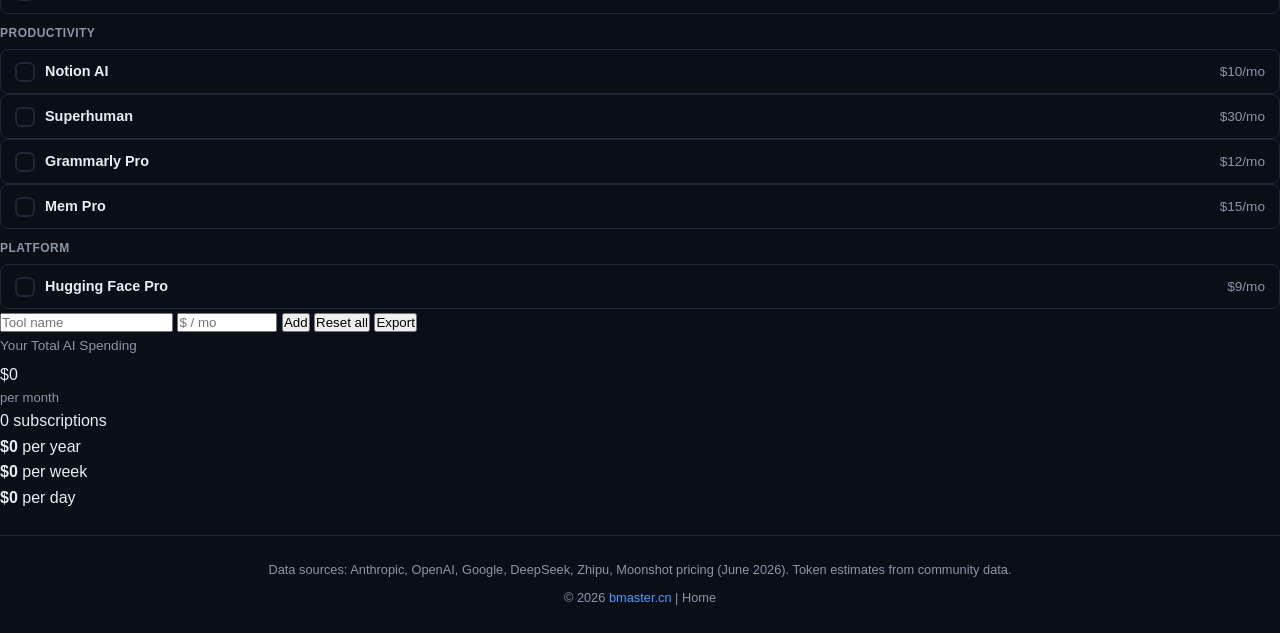
==== commit 973c74d1: "Add ai-coding-cost-calculator.html" ====
--- a/ai-coding-cost-calculator.html
+++ b/ai-coding-cost-calculator.html
@@ -2,211 +2,195 @@
 <html lang="en">
 <head>
 <meta charset="UTF-8">
-<meta name="viewport" content="width=device-width,initial-scale=1">
-<title>AI Coding Cost Calculator | Compare Claude Code, Cursor, Copilot & More (2026)</title>
-<meta name="description" content="Free AI coding tool cost calculator. Compare Claude Code, Cursor, GitHub Copilot, Windsurf prices. Calculate your AI subscription stack cost. Subscription vs API break-even analysis.">
-<meta name="keywords" content="AI cost calculator, Claude Code cost, Cursor pricing, Copilot vs Claude Code, AI subscription calculator, AI coding tools comparison">
+<meta name="viewport" content="width=device-width, initial-scale=1.0">
+<title>AI Cost Calculator - How Much Are You Spending on AI Tools?</title>
+<meta name="description" content="Audit your AI subscriptions, compare coding assistant costs, and find the cheapest plan. Track spending across ChatGPT, Claude, Cursor, Copilot, Midjourney and 50+ tools.">
+
+<!-- Open Graph -->
+<meta property="og:type" content="website">
+<meta property="og:url" content="https://aicosts.bmaster.cn/">
+<meta property="og:title" content="AI Cost Calculator - How Much Are You Spending on AI?">
+<meta property="og:description" content="Audit your AI subscriptions, compare coding tools, find the cheapest plan. Track 50+ AI tools including ChatGPT, Claude, Cursor, Copilot.">
+<meta property="og:image" content="https://aicosts.bmaster.cn/og-image.png">
+
+<!-- Twitter Card -->
+<meta name="twitter:card" content="summary_large_image">
+<meta name="twitter:title" content="AI Cost Calculator - How Much Are You Spending on AI?">
+<meta name="twitter:description" content="Audit your AI subscriptions, compare coding tools, find the cheapest plan.">
+<meta name="twitter:image" content="https://aicosts.bmaster.cn/og-image.png">
+
 <link rel="canonical" href="https://aicosts.bmaster.cn/ai-coding-cost-calculator.html">
+<link rel="icon" type="image/svg+xml" href="favicon.svg">
+<link rel="stylesheet" href="style.css">
+
+<!-- Schema.org -->
 <script type="application/ld+json">
-{"@context":"https://schema.org","@type":"WebApplication","name":"AI Coding Cost Calculator","url":"https://aicosts.bmaster.cn/","description":"Compare costs of AI coding assistants and calculate your AI subscription spending","applicationCategory":"DeveloperApplication","operatingSystem":"Any","offers":{"@type":"Offer","price":"0","priceCurrency":"USD"},"author":{"@type":"Organization","name":"AICosts"}}
+{"@context":"https://schema.org","@type":"WebApplication","name":"AI Cost Calculator","url":"https://aicosts.bmaster.cn","description":"Calculate and compare your AI tool spending. Audit subscriptions, compare coding assistants, find break-even points.","applicationCategory":"FinanceApplication","operatingSystem":"Web","offers":{"@type":"Offer","price":"0","priceCurrency":"USD"},"aggregateRating":{"@type":"AggregateRating","ratingValue":"4.8","ratingCount":"120"}}
 </script>
-<script type="application/ld+json">
-{"@context":"https://schema.org","@type":"FAQPage","mainEntity":[{"@type":"Question","name":"How much does Claude Code cost per month?","acceptedAnswer":{"@type":"Answer","text":"Claude Code costs $20/mo (Pro), $100/mo (Max 5x), or $200/mo (Max 20x). Actual API-equivalent costs range from $34 to $399/mo with a median of $164/mo based on usage data."}},{"@type":"Question","name":"Is Cursor cheaper than Claude Code?","acceptedAnswer":{"@type":"Answer","text":"Cursor Pro is $20/mo vs Claude Code Max at $100-200/mo. However, Cursor includes a limited amount of premium model usage. Heavy users may exceed Cursor's quota and need Claude Code's higher limits."}},{"@type":"Question","name":"Should I use API or subscription for AI coding?","acceptedAnswer":{"@type":"Answer","text":"If your monthly API cost is under $60, pay-per-use API is cheaper. Between $60-100/mo it's a close call. Above $100/mo, Claude Code Max subscription is almost always cheaper."}},{"@type":"Question","name":"How much does the average person spend on AI subscriptions?","acceptedAnswer":{"@type":"Answer","text":"Most developers subscribe to 2-4 AI tools simultaneously, spending $40-120/month. Many don't realize the total cost until they add it up."}}]}
-</script>
-<link rel="stylesheet" href="style.css?v=3">
 </head>
 <body>
-<div class="wrap">
+
+<!-- HEADER -->
 <div class="header">
-<h1>AI Cost Calculator</h1>
-<p>How much are you actually spending on AI tools? Audit your subscriptions, compare coding assistants, and find your cheapest plan</p>
+  <h1 data-en="AI Cost Calculator" data-zh="AI 成本计算器">AI Cost Calculator</h1>
+  <p data-en="How much are you actually spending on AI tools? Audit your subscriptions, compare coding assistants, and find your cheapest plan."
+     data-zh="你到底在 AI 工具上花了多少钱？盘点订阅、对比编程助手、找到最省钱的方案。">How much are you actually spending on AI tools? Audit your subscriptions, compare coding assistants, and find your cheapest plan.</p>
+  <div class="lang-switch">
+    <button class="lang-btn active" id="langEn" onclick="switchLang('en')">EN</button>
+    <button class="lang-btn" id="langZh" onclick="switchLang('zh')">中文</button>
+  </div>
 </div>
 
+<!-- TABS -->
 <div class="tabs">
-<button class="tab active" data-tab="stack" onclick="switchTab('stack')">📋 Subscription Audit</button>
-<button class="tab" data-tab="compare" onclick="switchTab('compare')">🔧 Tool Comparison</button>
-<button class="tab" data-tab="breakEven" onclick="switchTab('breakEven')">⚡ Sub vs API</button>
+  <button class="tab" data-tab="compare" onclick="switchTab('compare')" data-en="Tool Comparison" data-zh="工具对比">Tool Comparison</button>
+  <button class="tab active" data-tab="stack" onclick="switchTab('stack')" data-en="Subscription Audit" data-zh="订阅盘点">Subscription Audit</button>
+  <button class="tab" data-tab="breakEven" onclick="switchTab('breakEven')" data-en="Sub vs API" data-zh="订阅 vs API">Sub vs API</button>
 </div>
 
-<!-- TAB: COMPARISON -->
-<div class="pane" id="tab-compare">
-<div class="card">
-<h2>🔧 Compare AI Coding Tool Costs</h2>
-<p style="color:var(--text-dim);font-size:.88rem;margin-bottom:14px">Enter your usage to see which AI coding tool is cheapest for you.</p>
-<div class="row3">
-<div class="input-group">
-<label>Daily coding hours</label>
-<input type="number" id="cmpHours" value="4" min="0" max="24">
-</div>
-<div class="input-group">
-<label>Work days per month</label>
-<input type="number" id="cmpDays" value="20" min="1" max="31">
-</div>
-<div class="input-group">
-<label>Complexity</label>
-<select id="cmpComplexity">
-<option value="light">Light (autocomplete, quick Q&A)</option>
-<option value="medium" selected>Medium (feature dev, debugging)</option>
-<option value="heavy">Heavy (large refactors, agentic tasks)</option>
-</select>
-</div>
-</div>
-<div id="compareSummary" style="margin-top:8px"></div>
+<!-- AD SLOT -->
+<div class="ad-slot">
+  <!-- <ins class="adsbygoogle" style="display:block" data-ad-client="ca-pub-2831974253933443" data-ad-slot="XXXXXXXXX" data-ad-format="auto" data-full-width-responsive="true"></ins> -->
 </div>
 
-<div class="card">
-<h2>📊 Monthly Cost Comparison</h2>
-<div id="compareGrid" class="compare-grid"></div>
-<div id="compareChart" class="bar-chart" style="margin-top:16px"></div>
-</div>
+<!-- ===== PANE: COMPARISON ===== -->
+<div class="pane" id="tab-compare">
+  <div class="section-title" data-en="Compare AI Coding Tool Costs" data-zh="AI 编程工具成本对比">Compare AI Coding Tool Costs</div>
+  <div class="section-desc" data-en="Enter your usage to see which AI coding tool is cheapest for you." data-zh="输入你的使用量，看看哪个 AI 编程工具对你最便宜。">Enter your usage to see which AI coding tool is cheapest for you.</div>
+
+  <div class="controls">
+    <div class="control-group">
+      <label data-en="Daily coding hours" data-zh="每天编程小时数">Daily coding hours</label>
+      <input type="number" id="cmpHours" value="4" min="0.5" max="16" step="0.5">
+    </div>
+    <div class="control-group">
+      <label data-en="Work days per month" data-zh="每月工作天数">Work days per month</label>
+      <input type="number" id="cmpDays" value="20" min="1" max="31">
+    </div>
+    <div class="control-group">
+      <label data-en="Complexity" data-zh="复杂度">Complexity</label>
+      <select id="cmpComplexity">
+        <option value="light" data-en="Light (autocomplete, Q&A)" data-zh="轻度（自动补全、问答）">Light (autocomplete, Q&A)</option>
+        <option value="medium" selected data-en="Medium (feature dev, debugging)" data-zh="中度（功能开发、调试）">Medium (feature dev, debugging)</option>
+        <option value="heavy" data-en="Heavy (refactors, agentic)" data-zh="重度（重构、Agent）">Heavy (refactors, agentic)</option>
+      </select>
+    </div>
+    <div class="control-group">
+      <label data-en="Team size" data-zh="团队人数">Team size</label>
+      <div class="slider-row">
+        <input type="range" id="cmpTeam" min="1" max="50" value="1">
+        <span class="slider-val" id="cmpTeamVal">1</span>
+      </div>
+    </div>
+  </div>
+
+  <div class="section-title" style="font-size:1rem;" data-en="Monthly Cost Comparison" data-zh="每月成本对比">Monthly Cost Comparison</div>
+  <div class="compare-grid" id="compareGrid"></div>
+  <div class="chart" id="compareChart"></div>
+  <div class="summary" id="compareSummary"></div>
 </div>
 
-<!-- TAB: STACK (default first view) -->
+<!-- ===== PANE: SUBSCRIPTION STACK ===== -->
 <div class="pane active" id="tab-stack">
-<div class="card">
-<h2>📋 AI Subscription Stack Calculator</h2>
-<p style="color:var(--text-dim);font-size:.88rem;margin-bottom:10px">Check every AI tool you currently subscribe to. See how much you're <em>actually</em> spending.</p>
-<button onclick="toggleAllOff()" style="background:var(--bg);border:1px solid var(--border);color:var(--text-dim);border-radius:6px;padding:5px 12px;font-size:.8rem;cursor:pointer;margin-bottom:10px">Reset all</button>
-<div id="subList" class="sub-list"></div>
+  <div class="section-title" data-en="AI Subscription Stack Calculator" data-zh="AI 订阅堆叠计算器">AI Subscription Stack Calculator</div>
+  <div class="section-desc" data-en="Check every AI tool you subscribe to. See how much you're actually spending. Double-click price to edit." data-zh="勾选你订阅的所有 AI 工具，看看实际花了多少钱。双击价格可编辑。">Check every AI tool you subscribe to. See how much you're actually spending. Double-click price to edit.</div>
+
+  <div class="controls">
+    <div class="control-group">
+      <label data-en="Team size" data-zh="团队人数">Team size</label>
+      <div class="slider-row">
+        <input type="range" id="auditTeam" min="1" max="50" value="1">
+        <span class="slider-val" id="auditTeamVal">1</span>
+      </div>
+    </div>
+  </div>
+
+  <div class="sub-search-wrap">
+    <input type="text" class="search-input" id="subSearch" placeholder="Search subscriptions..." data-en-ph="Search subscriptions..." data-zh-ph="搜索订阅...">
+  </div>
+
+  <div id="subList"></div>
+
+  <div class="custom-add">
+    <input type="text" id="customSubName" placeholder="Tool name" data-en-ph="Tool name" data-zh-ph="工具名称">
+    <input type="number" id="customSubPrice" placeholder="$ / mo" data-en-ph="$ / mo" data-zh-ph="元 / 月" style="max-width:100px">
+    <button class="btn btn-primary" onclick="addCustomSub()" data-en="Add" data-zh="添加">Add</button>
+    <button class="btn btn-outline" onclick="toggleAllOff()" data-en="Reset all" data-zh="全部重置">Reset all</button>
+    <button class="btn btn-outline" onclick="exportResult()" data-en="Export" data-zh="导出">Export</button>
+  </div>
+
+  <div class="total-card">
+    <div style="font-size:.85rem;color:var(--text-dim);margin-bottom:.3rem" data-en="Your Total AI Spending" data-zh="你的 AI 总支出">Your Total AI Spending</div>
+    <div class="big-number" id="subMonthly">$0</div>
+    <div style="font-size:.82rem;color:var(--text-dim)" data-en="per month" data-zh="每月">per month</div>
+    <div class="sub-stats">
+      <div class="sub-stat"><span id="subCount">0</span> <span data-en="subscriptions" data-zh="个订阅">subscriptions</span></div>
+      <div class="sub-stat"><strong id="subYearly">$0</strong> <span data-en="per year" data-zh="每年">per year</span></div>
+      <div class="sub-stat"><strong id="subWeekly">$0</strong> <span data-en="per week" data-zh="每周">per week</span></div>
+      <div class="sub-stat"><strong id="subDaily">$0</strong> <span data-en="per day" data-zh="每天">per day</span></div>
+    </div>
+    <div class="msg-box" id="subMsg"></div>
+    <div class="breakdown" id="subBreakdown"></div>
+  </div>
 </div>
 
-<div class="card">
-<h2>💰 Your Total AI Spending</h2>
-<div class="result-box">
-<div style="text-align:center">
-<div class="result-big" id="subMonthly">$0</div>
-<div class="result-label">per month</div>
-</div>
-<div class="result-grid">
-<div class="result-cell"><div class="num" id="subYearly" style="color:var(--accent)">$0</div><div class="lbl">per year</div></div>
-<div class="result-cell"><div class="num" id="subWeekly">$0</div><div class="lbl">per week</div></div>
-<div class="result-cell"><div class="num" id="subDaily">$0.00</div><div class="lbl">per day</div></div>
-<div class="result-cell"><div class="num" id="subCount">0</div><div class="lbl">subscriptions</div></div>
-</div>
-</div>
-<div id="subMsg"></div>
-<div id="subBreakdown" style="margin-top:12px"></div>
-</div>
+<!-- ===== PANE: BREAK-EVEN ===== -->
+<div class="pane" id="tab-breakEven">
+  <div class="section-title" data-en="Subscription vs API: Which Is Cheaper?" data-zh="订阅 vs API：哪个更便宜？">Subscription vs API: Which Is Cheaper?</div>
+  <div class="section-desc" data-en="Claude Code subscription vs paying for API per token. Find your break-even point." data-zh="Claude Code 订阅 vs 按 token 付费。找到盈亏平衡点。">Claude Code subscription vs paying for API per token. Find your break-even point.</div>
+
+  <div class="controls">
+    <div class="control-group">
+      <label data-en="Coding sessions / month" data-zh="每月编程会话数">Coding sessions / month</label>
+      <input type="number" id="beSessions" value="30" min="1">
+    </div>
+    <div class="control-group">
+      <label data-en="Avg input tokens / session" data-zh="每次会话输入 token">Avg input tokens / session</label>
+      <input type="number" id="beInputTokens" value="50000" min="0" step="1000">
+    </div>
+    <div class="control-group">
+      <label data-en="Avg output tokens / session" data-zh="每次会话输出 token">Avg output tokens / session</label>
+      <input type="number" id="beOutputTokens" value="10000" min="0" step="1000">
+    </div>
+    <div class="control-group">
+      <label data-en="Model" data-zh="模型">Model</label>
+      <select id="beModel">
+        <option value="claude_sonnet">Claude Sonnet 4</option>
+        <option value="claude_haiku">Claude Haiku 3.5</option>
+        <option value="gpt4o">GPT-4o</option>
+        <option value="gpt4o_mini">GPT-4o mini</option>
+        <option value="deepseek">DeepSeek V4</option>
+        <option value="glm">GLM-4.6</option>
+        <option value="qwen">Qwen Max</option>
+        <option value="kimi">Moonshot (Kimi)</option>
+      </select>
+    </div>
+    <div class="control-group">
+      <label data-en="Cache read tokens (0.1x)" data-zh="缓存读取 token (0.1x)">Cache read tokens (0.1x)</label>
+      <input type="number" id="beCache" value="0" min="0" step="1000">
+    </div>
+  </div>
+
+  <div class="summary">
+    <div style="font-size:.85rem;color:var(--text-dim);margin-bottom:.3rem" data-en="Estimated API Cost" data-zh="预计 API 成本">Estimated API Cost</div>
+    <div style="font-size:1.8rem;font-weight:800;"><span id="beApiCost">$0</span><span style="font-size:.8rem;color:var(--text-dim)"> / month</span></div>
+    <div style="font-size:.82rem;color:var(--text-dim);margin-top:.2rem"><span id="beApiTokens">0M</span> tokens/month</div>
+  </div>
+
+  <div class="msg-box" id="beRecommendation"></div>
+
+  <div class="section-title" style="font-size:1rem;margin-top:1.5rem;" data-en="Cost Comparison Chart" data-zh="成本对比图表">Cost Comparison Chart</div>
+  <div class="chart" id="beChart"></div>
+  <div class="msg-box" id="beSavings"></div>
 </div>
 
-<!-- TAB 3: BREAK-EVEN -->
-<div class="pane" id="tab-breakEven">
-<div class="card">
-<h2>⚡ Subscription vs API: Which Is Cheaper?</h2>
-<p style="color:var(--text-dim);font-size:.88rem;margin-bottom:14px">Claude Code subscription ($100-200/mo) vs paying for API per token. Enter your usage to find the break-even point.</p>
-<div class="row3">
-<div class="input-group">
-<label>Coding sessions per month</label>
-<input type="number" id="beSessions" value="30" min="1">
-</div>
-<div class="input-group">
-<label>Avg input tokens per session</label>
-<input type="number" id="beInputTokens" value="50000" min="0" step="1000">
-</div>
-<div class="input-group">
-<label>Avg output tokens per session</label>
-<input type="number" id="beOutputTokens" value="10000" min="0" step="1000">
-</div>
-</div>
-<div class="input-group">
-<label>Model</label>
-<select id="beModel">
-<option value="claude_sonnet" selected>Claude Sonnet 4.5 ($3/$15 per M tokens)</option>
-<option value="claude_haiku">Claude Haiku 4 ($0.8/$4 per M tokens)</option>
-<option value="gpt5">GPT-5 ($5/$15 per M tokens)</option>
-<option value="gpt4o">GPT-4o ($2.5/$10 per M tokens)</option>
-<option value="gpt4o_mini">GPT-4o mini ($0.15/$0.6 per M tokens)</option>
-<option value="deepseek">DeepSeek V4 ($0.27/$1.1 per M tokens)</option>
-<option value="gemini_pro">Gemini 2.5 Pro ($1.25/$10 per M tokens)</option>
-<option value="llama">Llama 4 Scout ($0.23/$0.4 per M tokens)</option>
-</select>
-</div>
+<!-- FOOTER -->
+<div class="footer">
+  <p data-en="Data sources: Anthropic, OpenAI, Google, DeepSeek, Zhipu, Moonshot pricing (June 2026). Token estimates from community data."
+     data-zh="数据来源：Anthropic、OpenAI、Google、DeepSeek、智谱、Moonshot 定价页（2026年6月）。Token 估算来自社区数据。">Data sources: Anthropic, OpenAI, Google, DeepSeek, Zhipu, Moonshot pricing (June 2026). Token estimates from community data.</p>
+  <p style="margin-top:.5rem">&copy; 2026 <a href="https://bmaster.cn" style="color:var(--blue)">bmaster.cn</a> | <a href="/" style="color:var(--text-dim)">Home</a></p>
 </div>
 
-<div class="card">
-<div class="result-box">
-<div style="text-align:center">
-<div class="result-big" id="beApiCost">$0.00</div>
-<div class="result-label">estimated API cost / month</div>
-<div style="font-size:.8rem;color:var(--text-dim);margin-top:4px"><span id="beApiTokens">0M</span> tokens/month</div>
-</div>
-</div>
-<div id="beRecommendation" style="margin-top:8px"></div>
-</div>
-
-<div class="card">
-<h2>📊 Cost Comparison Chart</h2>
-<div id="beChart" class="bar-chart"></div>
-<div id="beSavings" style="margin-top:12px;text-align:center;font-size:.9rem"></div>
-</div>
-</div>
-
-<!-- SEO CONTENT -->
-<div class="seo">
-<h2>How Much Do AI Coding Tools Actually Cost?</h2>
-<p>AI coding assistants have transformed software development, but their pricing is confusing. Claude Code alone has three tiers ($20, $100, $200), and when you add Cursor, GitHub Copilot, Windsurf, and ChatGPT into the mix, most developers have no idea what they're actually spending.</p>
-
-<p>Our calculator analyzes real-world token consumption data to estimate your monthly costs across all major AI coding tools. Based on data from <strong>claude-meter</strong> (which reverse-engineered Claude Code usage), actual monthly costs range from <strong>$34 to $399</strong>, with a median of <strong>$164/month</strong>.</p>
-
-<h3>AI Coding Tool Pricing Comparison (2026)</h3>
-<table>
-<tr><th>Tool</th><th>Free Tier</th><th>Paid Plans</th><th>Best For</th></tr>
-<tr><td>Claude Code</td><td>No</td><td>$20 / $100 / $200 per mo</td><td>Heavy agentic coding, complex refactors</td></tr>
-<tr><td>Cursor</td><td>Yes (limited)</td><td>$20 / $40 per mo</td><td>IDE-integrated AI, balanced use</td></tr>
-<tr><td>GitHub Copilot</td><td>No</td><td>$10 / $19 / $39 per mo</td><td>Inline autocomplete, GitHub integration</td></tr>
-<tr><td>Windsurf</td><td>Yes (limited)</td><td>$15 per mo</td><td>Cascade agent, multi-file edits</td></tr>
-<tr><td>Cline (BYOK)</td><td>Yes</td><td>API costs only</td><td>Cost-conscious, full control</td></tr>
-<tr><td>ChatGPT Plus</td><td>Yes (limited)</td><td>$20 / $200 per mo</td><td>General AI + Codex agent</td></tr>
-</table>
-
-<h2>Subscription vs API: The Hidden Cost Decision</h2>
-<p>The biggest mistake developers make is choosing a subscription plan without understanding their actual token usage. Claude Code Max 5x costs $100/month — but if your actual API-equivalent usage is only $40/month, you're overpaying by $720/year.</p>
-
-<p>On the flip side, if you're a heavy agentic coder burning through 50+ sessions per month with large context windows, your API costs could easily exceed $300/month. In that case, the $200 Max 20x plan saves you over $1,000/year.</p>
-
-<h3>Quick Rules of Thumb</h3>
-<ul>
-<li><strong>Under $20/month in API costs:</strong> Don't subscribe. Use BYOK tools like Cline or Continue.</li>
-<li><strong>$20-$60/month:</strong> Cursor Pro ($20) or Copilot ($10) for autocomplete + occasional heavy use.</li>
-<li><strong>$60-$100/month:</strong> It's a tossup. Monitor your usage for a month, then decide.</li>
-<li><strong>$100-$200/month:</strong> Claude Code Max 5x ($100) is almost certainly cheaper.</li>
-<li><strong>Over $200/month:</strong> Claude Code Max 20x ($200) — you're a power user.</li>
-</ul>
-
-<h2>AI Subscription Fatigue Is Real</h2>
-<p>The average developer in 2026 subscribes to 3-5 AI tools simultaneously. ChatGPT Plus ($20) + Claude Pro ($20) + Cursor ($20) + Copilot ($10) = $70/month = $840/year. Add Midjourney ($10-30), Perplexity ($20), and Notion AI ($10), and you're looking at $1,500-2,000/year on AI subscriptions alone.</p>
-
-<p>Use our <strong>Subscription Audit</strong> tab above to check everything you're subscribed to and see the real total. Most people are shocked when they see the yearly number.</p>
-
-<h2>Frequently Asked Questions</h2>
-<div class="faq-item" onclick="toggleFAQ(this)">
-<div class="faq-q">How accurate are these cost estimates? <span class="arrow">▶</span></div>
-<div class="faq-a">Token consumption varies significantly based on your coding style, project complexity, and model choice. Our estimates use benchmark data from community tools like claude-meter and ccusage, which analyzed thousands of real Claude Code sessions. Your actual costs may vary ±30%.</div>
-</div>
-<div class="faq-item" onclick="toggleFAQ(this)">
-<div class="faq-q">Why is Claude Code so much more expensive than Cursor? <span class="arrow">▶</span></div>
-<div class="faq-a">Claude Code is an agentic tool that operates with high autonomy, consuming far more tokens than a typical IDE autocomplete session. Cursor Pro ($20) includes a limited number of premium AI requests; once you exceed them, you hit rate limits. Claude Code's higher tiers ($100-200) provide substantially more capacity for heavy users who need autonomous, multi-file coding.</div>
-</div>
-<div class="faq-item" onclick="toggleFAQ(this)">
-<div class="faq-q">Can I use Cline or Continue to avoid subscription costs? <span class="arrow">▶</span></div>
-<div class="faq-a">Yes! Cline and Continue are "BYOK" (bring your own key) tools — they're free to install, and you pay directly for API usage. For light-to-medium users, this is often 50-80% cheaper than a subscription. The tradeoff: you need to manage your own API keys and monitor spending.</div>
-</div>
-<div class="faq-item" onclick="toggleFAQ(this)">
-<div class="faq-q">What's the cheapest way to get AI coding help? <span class="arrow">▶</span></div>
-<div class="faq-a">For budget-conscious developers: GitHub Copilot at $10/month provides the best value for inline autocomplete. If you need agentic capabilities, use Cline + DeepSeek V4 API ($0.27/$1.10 per million tokens) — you can do serious coding for under $15/month. Free alternatives include Continue + local Llama models (requires a capable GPU).</div>
-</div>
-<div class="faq-item" onclick="toggleFAQ(this)">
-<div class="faq-q">How do I track my actual Claude Code usage? <span class="arrow">▶</span></div>
-<div class="faq-a">Popular open-source tools include <strong>ccusage</strong> (16k+ GitHub stars), <strong>BurnRate</strong> (desktop app with analytics), and <strong>Claumon</strong> (CLI with forecasting). These read your local Claude Code session logs to show actual token consumption and costs.</div>
-</div>
-</div>
-
-<div class="footer">
-<p>AI Coding Cost Calculator — Free, no sign-up, all calculations run in your browser.</p>
-<p>Data sources: Anthropic, OpenAI, Google, DeepSeek pricing pages (June 2026). Token estimates from ccusage & claude-meter community data.</p>
-<p><a href="/">AICosts</a> · <a href="/privacy.html">Privacy Policy</a></p>
-</div>
-</div>
-<script src="app.js?v=3"></script>
+<script src="app.js"></script>
 </body>
-</html>
+</html>
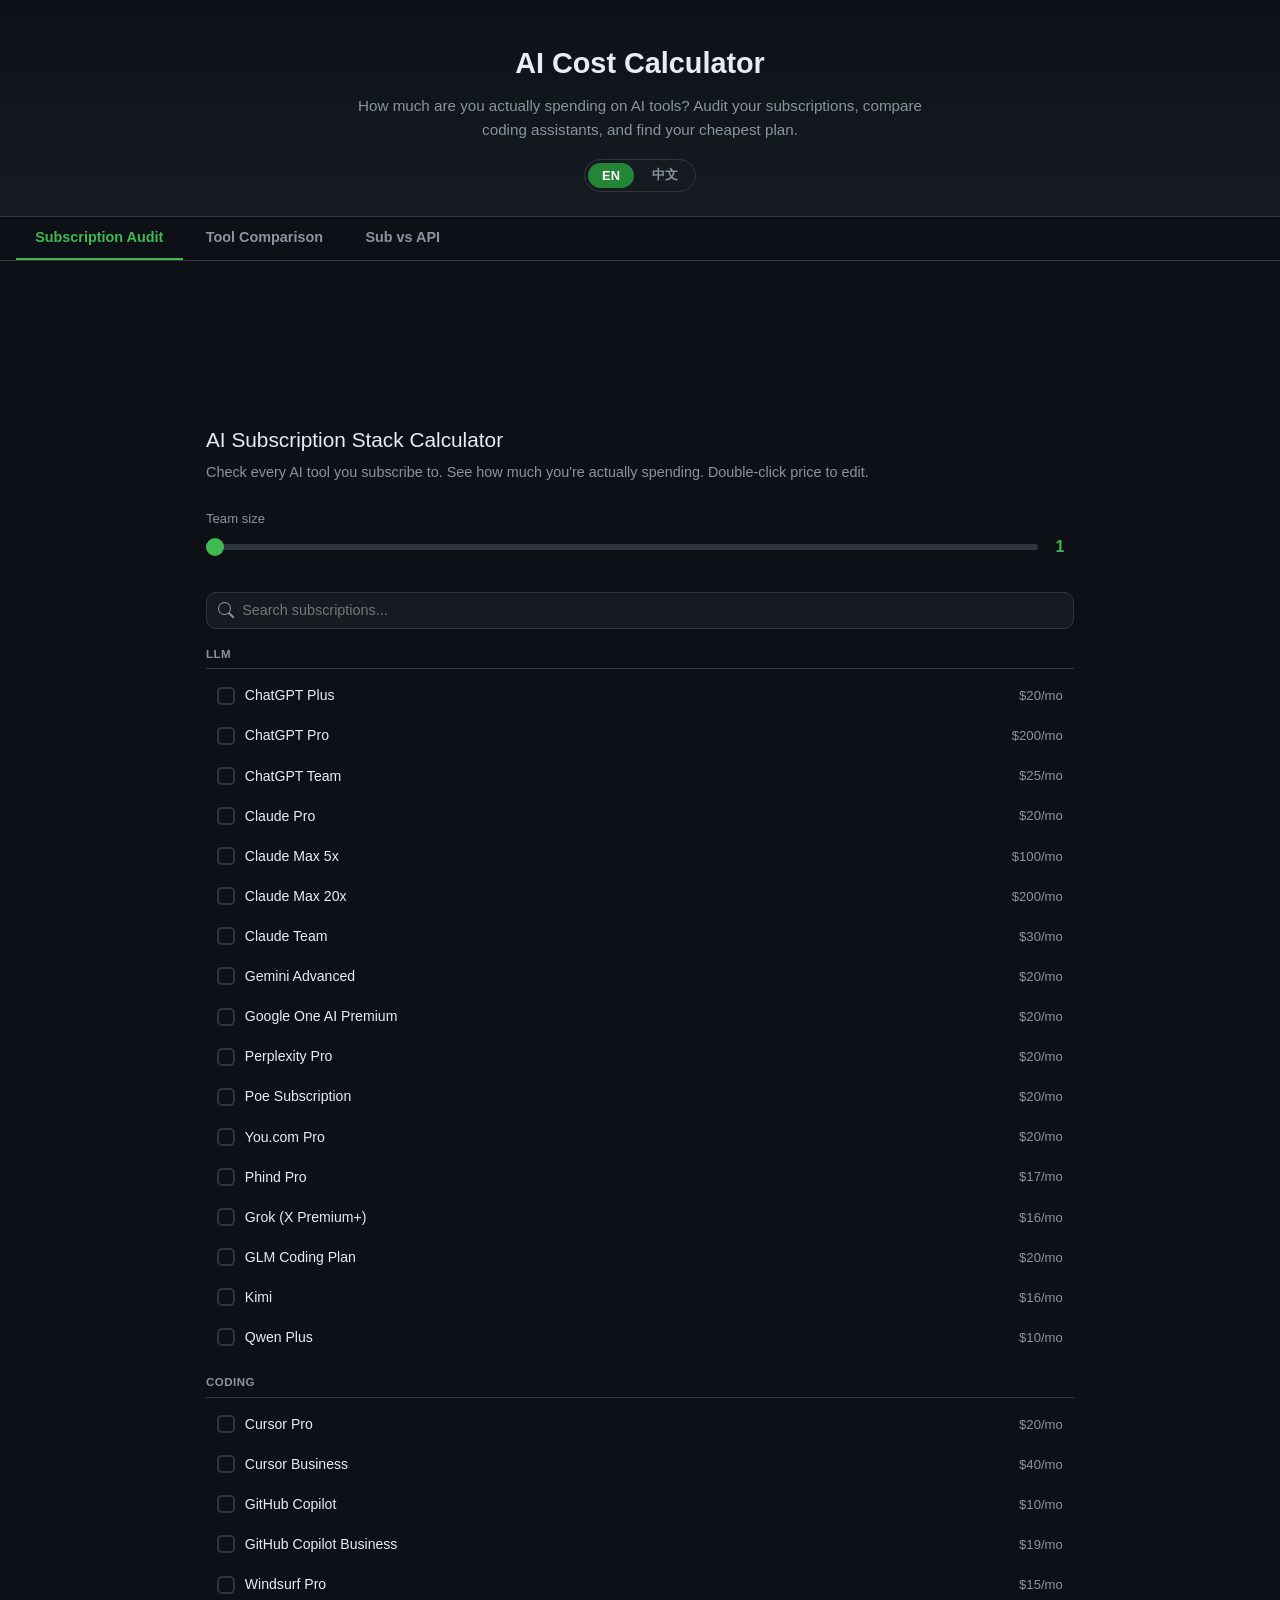
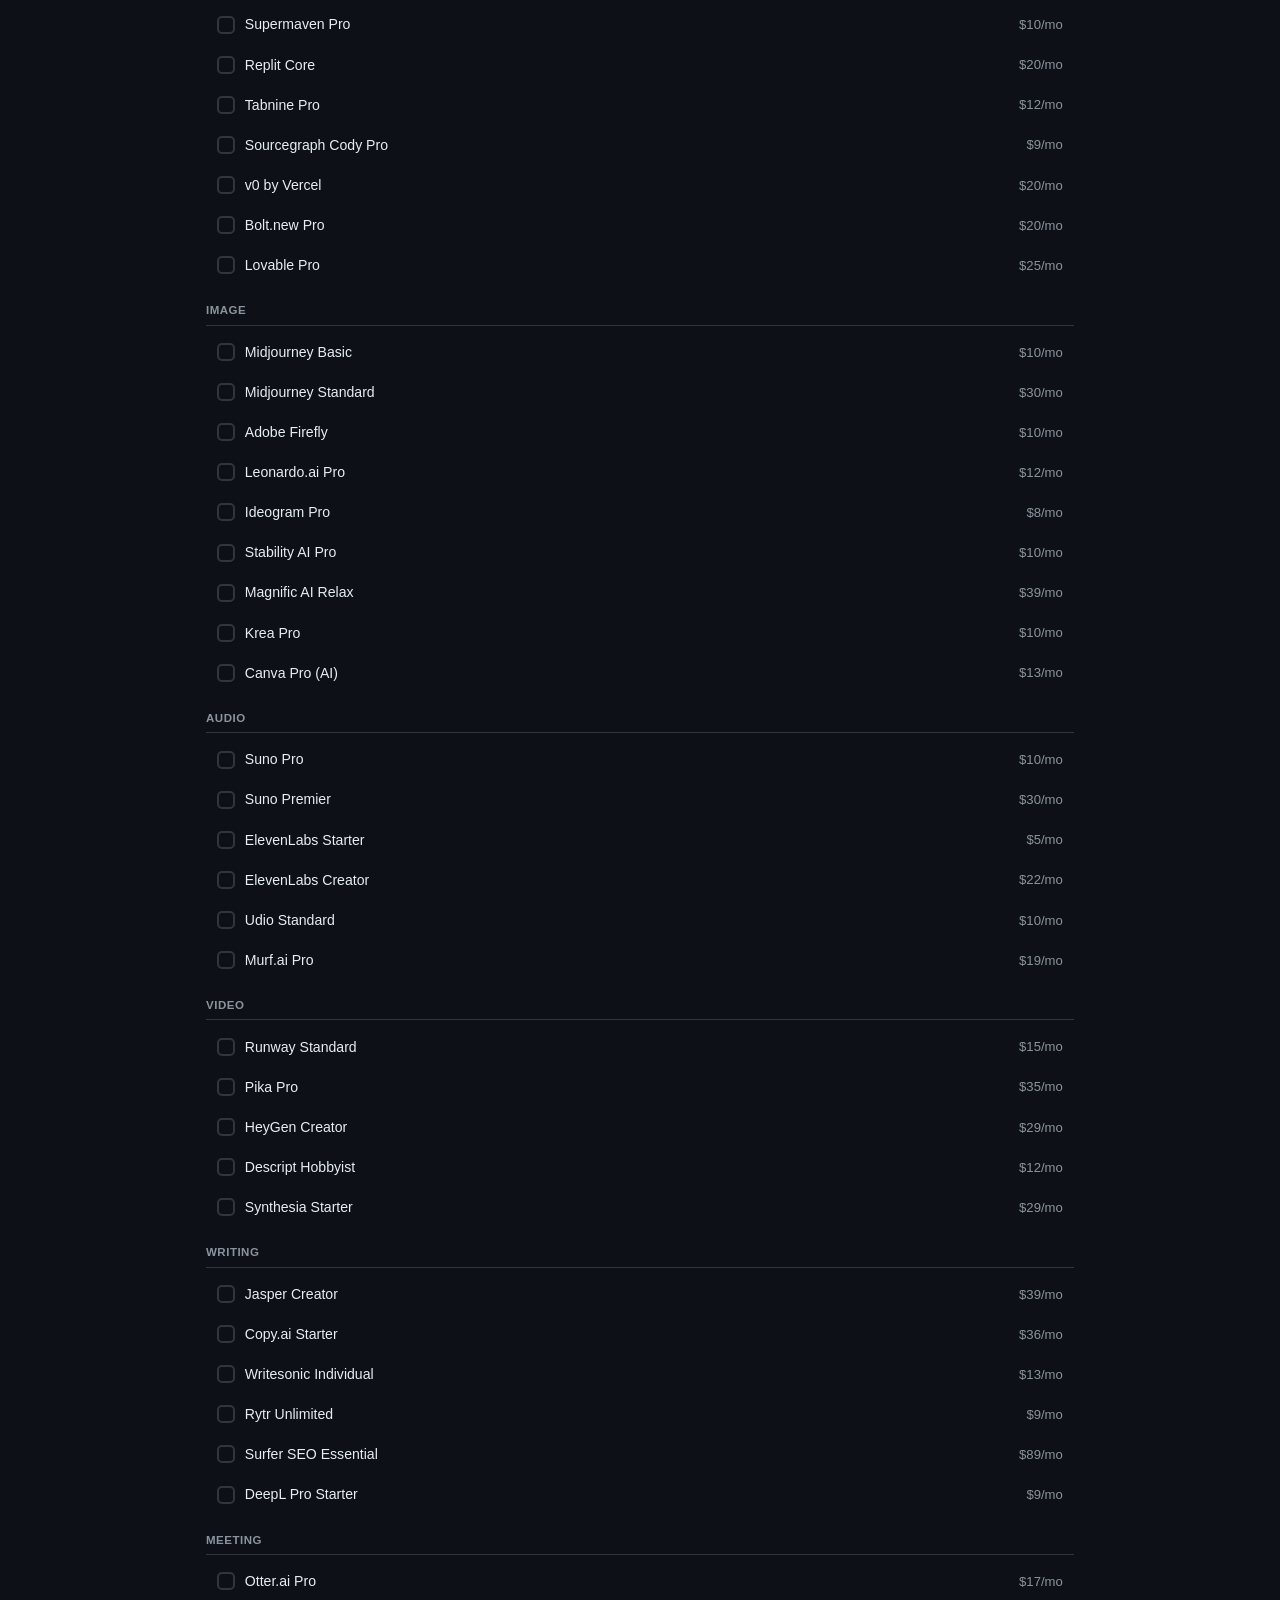
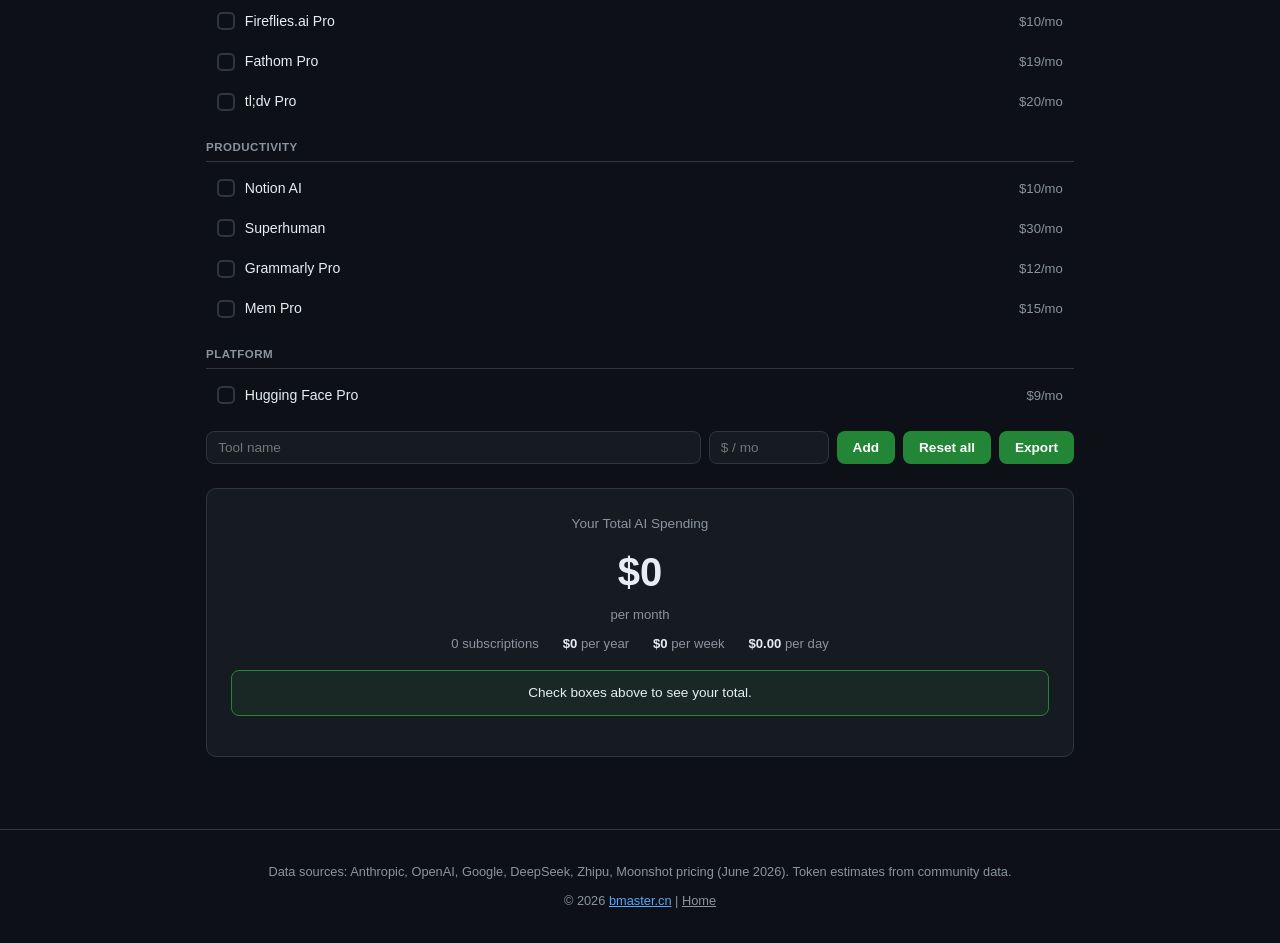
==== commit 3a4517c5: "Add ai-coding-cost-calculator.html" ====
--- a/ai-coding-cost-calculator.html
+++ b/ai-coding-cost-calculator.html
@@ -43,8 +43,8 @@
 
 <!-- TABS -->
 <div class="tabs">
+  <button class="tab active" data-tab="stack" onclick="switchTab('stack')" data-en="Subscription Audit" data-zh="订阅盘点">Subscription Audit</button>
   <button class="tab" data-tab="compare" onclick="switchTab('compare')" data-en="Tool Comparison" data-zh="工具对比">Tool Comparison</button>
-  <button class="tab active" data-tab="stack" onclick="switchTab('stack')" data-en="Subscription Audit" data-zh="订阅盘点">Subscription Audit</button>
   <button class="tab" data-tab="breakEven" onclick="switchTab('breakEven')" data-en="Sub vs API" data-zh="订阅 vs API">Sub vs API</button>
 </div>
 
@@ -191,6 +191,6 @@
   <p style="margin-top:.5rem">&copy; 2026 <a href="https://bmaster.cn" style="color:var(--blue)">bmaster.cn</a> | <a href="/" style="color:var(--text-dim)">Home</a></p>
 </div>
 
-<script src="app.js"></script>
+<script src="app.js?v=9"></script>
 </body>
 </html>
--- a/style.css
+++ b/style.css
@@ -1,86 +1,433 @@
-*{margin:0;padding:0;box-sizing:border-box}
-:root{--bg:#0a0e17;--card:#131825;--border:#1e2638;--accent:#00d4aa;--accent-dim:#00b894;--text:#e8edf5;--text-dim:#8b95a8;--red:#ff5e5e;--yellow:#ffc857;--blue:#4a9eff;--radius:12px}
-body{background:var(--bg);color:var(--text);font-family:-apple-system,BlinkMacSystemFont,'Segoe UI',Roboto,sans-serif;line-height:1.6;min-height:100vh}
-.wrap{max-width:960px;margin:0 auto;padding:16px}
-.header{text-align:center;padding:30px 16px 20px}
-.header h1{font-size:1.8rem;font-weight:700;background:linear-gradient(135deg,var(--accent),var(--blue));-webkit-background-clip:text;-webkit-text-fill-color:transparent}
-.header p{color:var(--text-dim);margin-top:6px;font-size:.95rem}
-.tabs{display:flex;gap:4px;background:var(--card);border-radius:var(--radius);padding:4px;margin:0 0 16px}
-.tab{flex:1;padding:10px 8px;text-align:center;border-radius:8px;cursor:pointer;font-weight:600;font-size:.85rem;color:var(--text-dim);transition:all .2s;border:none;background:none}
-.tab:hover{color:var(--text)}
-.tab.active{background:var(--accent);color:#000}
-.pane{display:none}
-.pane.active{display:block}
-.card{background:var(--card);border:1px solid var(--border);border-radius:var(--radius);padding:20px;margin-bottom:16px}
-.card h2{font-size:1.1rem;margin-bottom:12px;display:flex;align-items:center;gap:8px}
-.input-group{display:flex;flex-direction:column;gap:6px;margin-bottom:14px}
-.input-group label{font-size:.85rem;color:var(--text-dim);font-weight:600}
-.input-group input,.input-group select{background:var(--bg);border:1px solid var(--border);color:var(--text);border-radius:8px;padding:10px 12px;font-size:.95rem;outline:none;transition:border .2s}
-.input-group input:focus,.input-group select:focus{border-color:var(--accent)}
-.row2{display:grid;grid-template-columns:1fr 1fr;gap:12px}
-.row3{display:grid;grid-template-columns:1fr 1fr 1fr;gap:12px}
-@media(max-width:560px){.row2,.row3{grid-template-columns:1fr}}
-.sub-list{display:flex;flex-direction:column;gap:8px}
-.sub-item{display:flex;align-items:center;justify-content:space-between;background:var(--bg);border:1px solid var(--border);border-radius:8px;padding:10px 14px;cursor:pointer;transition:border .2s}
-.sub-item:hover{border-color:var(--accent)}
-.sub-item.checked{border-color:var(--accent);background:rgba(0,212,170,.08)}
-.sub-item .left{display:flex;align-items:center;gap:10px}
-.sub-item .cb{width:20px;height:20px;border:2px solid var(--border);border-radius:6px;display:flex;align-items:center;justify-content:center;flex-shrink:0;transition:all .2s}
-.sub-item.checked .cb{background:var(--accent);border-color:var(--accent)}
-.sub-item .name{font-weight:600;font-size:.9rem}
-.sub-item .price{font-size:.85rem;color:var(--text-dim)}
-.sub-item.checked .price{color:var(--accent)}
-.results{margin-top:16px}
-.result-box{background:var(--bg);border:1px solid var(--border);border-radius:var(--radius);padding:18px;margin-bottom:12px}
-.result-big{font-size:2.4rem;font-weight:700;color:var(--accent)}
-.result-big.red{color:var(--red)}
-.result-label{font-size:.8rem;color:var(--text-dim);text-transform:uppercase;letter-spacing:.5px;margin-top:2px}
-.result-grid{display:grid;grid-template-columns:repeat(auto-fit,minmax(130px,1fr));gap:12px;margin-top:12px}
-.result-cell{text-align:center}
-.result-cell .num{font-size:1.3rem;font-weight:700}
-.result-cell .lbl{font-size:.75rem;color:var(--text-dim)}
-.bar-chart{margin-top:16px}
-.bar-row{display:flex;align-items:center;gap:10px;margin-bottom:8px}
-.bar-row .b-name{width:120px;font-size:.85rem;flex-shrink:0}
-.bar-row .b-track{flex:1;height:28px;background:var(--bg);border-radius:6px;overflow:hidden;position:relative}
-.bar-row .b-fill{height:100%;border-radius:6px;transition:width .6s;display:flex;align-items:center;justify-content:flex-end;padding-right:8px;font-size:.75rem;font-weight:700;color:#000;white-space:nowrap}
-.bar-row .b-val{width:70px;text-align:right;font-size:.85rem;font-weight:600}
-.compare-grid{display:grid;grid-template-columns:repeat(auto-fit,minmax(180px,1fr));gap:12px;margin-top:12px}
-.compare-card{background:var(--bg);border:1px solid var(--border);border-radius:var(--radius);padding:16px;text-align:center;transition:all .2s}
-.compare-card.best{border-color:var(--accent);box-shadow:0 0 0 1px var(--accent)}
-.compare-card .badge{display:inline-block;font-size:.65rem;padding:2px 8px;border-radius:4px;font-weight:700;text-transform:uppercase;letter-spacing:.5px;margin-bottom:6px}
-.compare-card .badge.best{background:var(--accent);color:#000}
-.compare-card .badge.worst{background:var(--red);color:#fff}
-.compare-card .b-icon{font-size:1.5rem;margin-bottom:4px}
-.compare-card .b-name{font-weight:700;font-size:.95rem}
-.compare-card .b-price{font-size:1.4rem;font-weight:700;margin:4px 0}
-.compare-card .b-desc{font-size:.8rem;color:var(--text-dim)}
-.compare-card .b-detail{font-size:.75rem;color:var(--text-dim);margin-top:6px;border-top:1px solid var(--border);padding-top:6px}
-.tip{background:rgba(74,158,255,.1);border:1px solid rgba(74,158,255,.3);border-radius:8px;padding:12px;margin-top:12px;font-size:.85rem}
-.tip strong{color:var(--blue)}
-.warn{background:rgba(255,200,87,.1);border:1px solid rgba(255,200,87,.3);border-radius:8px;padding:12px;margin-top:12px;font-size:.85rem}
-.warn strong{color:var(--yellow)}
-.seo{margin-top:32px}
-.seo h2{font-size:1.1rem;margin:20px 0 10px;border-bottom:1px solid var(--border);padding-bottom:6px}
-.seo h3{font-size:.95rem;margin:14px 0 6px;color:var(--accent)}
-.seo p{font-size:.9rem;color:var(--text-dim);margin-bottom:8px}
-.seo ul{padding-left:18px;margin-bottom:10px}
-.seo li{font-size:.88rem;color:var(--text-dim);margin-bottom:4px}
-.seo table{width:100%;border-collapse:collapse;margin:8px 0;font-size:.85rem}
-.seo th,.seo td{border:1px solid var(--border);padding:8px 10px;text-align:left}
-.seo th{background:var(--card)}
-.faq-item{border-bottom:1px solid var(--border);padding:12px 0;cursor:pointer}
-.faq-item .faq-q{font-weight:600;font-size:.9rem;display:flex;justify-content:space-between;align-items:center}
-.faq-item .faq-q .arrow{color:var(--accent);transition:transform .2s}
-.faq-item.open .arrow{transform:rotate(90deg)}
-.faq-item .faq-a{display:none;font-size:.85rem;color:var(--text-dim);margin-top:8px}
-.faq-item.open .faq-a{display:block}
-.footer{text-align:center;padding:24px 16px;color:var(--text-dim);font-size:.8rem;border-top:1px solid var(--border);margin-top:24px}
-.footer a{color:var(--accent);text-decoration:none}
-.ad-slot{background:var(--card);border:1px dashed var(--border);border-radius:8px;min-height:90px;display:flex;align-items:center;justify-content:center;color:var(--text-dim);font-size:.8rem;margin:16px 0}
-.slider-wrap{display:flex;align-items:center;gap:10px}
-.slider-wrap input[type=range]{flex:1;accent-color:var(--accent)}
-.slider-val{min-width:50px;text-align:right;font-weight:700;color:var(--accent)}
-.related{display:grid;grid-template-columns:repeat(auto-fit,minmax(200px,1fr));gap:10px;margin-top:12px}
-.related a{display:block;background:var(--card);border:1px solid var(--border);border-radius:8px;padding:12px;font-size:.85rem;color:var(--text);text-decoration:none;transition:border .2s}
-.related a:hover{border-color:var(--accent)}
+/* ===== AI Cost Calculator v2 - Stylesheet ===== */
+
+:root {
+  --bg: #0d1117;
+  --card: #161b22;
+  --border: #30363d;
+  --text: #e6edf3;
+  --text-dim: #8b949e;
+  --accent: #3fb950;
+  --accent-dim: #238636;
+  --red: #f85149;
+  --blue: #58a6ff;
+  --yellow: #d29922;
+  --orange: #db6d28;
+  --purple: #bc8cff;
+  --radius: 10px;
+}
+
+* { margin: 0; padding: 0; box-sizing: border-box; }
+
+body {
+  background: var(--bg);
+  color: var(--text);
+  font-family: -apple-system, BlinkMacSystemFont, "Segoe UI", "Noto Sans SC", Helvetica, Arial, sans-serif;
+  line-height: 1.6;
+  min-height: 100vh;
+}
+
+/* ===== HEADER ===== */
+.header {
+  text-align: center;
+  padding: 2.5rem 1rem 1.5rem;
+  border-bottom: 1px solid var(--border);
+  background: linear-gradient(180deg, #0d1117 0%, #161b22 100%);
+}
+.header h1 { font-size: 1.8rem; margin-bottom: .5rem; }
+.header p { color: var(--text-dim); font-size: .95rem; max-width: 600px; margin: 0 auto; }
+
+/* ===== LANG SWITCHER ===== */
+.lang-switch {
+  display: inline-flex;
+  gap: 4px;
+  margin-top: 1rem;
+  background: var(--card);
+  border: 1px solid var(--border);
+  border-radius: 20px;
+  padding: 3px;
+}
+.lang-btn {
+  background: transparent;
+  border: none;
+  color: var(--text-dim);
+  padding: 4px 14px;
+  border-radius: 16px;
+  cursor: pointer;
+  font-size: .8rem;
+  font-weight: 600;
+  transition: all .2s;
+}
+.lang-btn:hover { color: var(--text); }
+.lang-btn.active { background: var(--accent-dim); color: #fff; }
+
+/* ===== TABS ===== */
+.tabs {
+  display: flex;
+  gap: 4px;
+  padding: 0 1rem;
+  border-bottom: 1px solid var(--border);
+  overflow-x: auto;
+  -webkit-overflow-scrolling: touch;
+}
+.tab {
+  padding: .8rem 1.2rem;
+  cursor: pointer;
+  border: none;
+  background: transparent;
+  color: var(--text-dim);
+  font-size: .9rem;
+  font-weight: 600;
+  border-bottom: 2px solid transparent;
+  white-space: nowrap;
+  transition: all .2s;
+}
+.tab:hover { color: var(--text); }
+.tab.active { color: var(--accent); border-bottom-color: var(--accent); }
+
+/* ===== PANES ===== */
+.pane { display: none; padding: 1.5rem 1rem 3rem; max-width: 900px; margin: 0 auto; }
+.pane.active { display: block; animation: fadeIn .3s ease; }
+@keyframes fadeIn { from { opacity: 0; transform: translateY(8px); } to { opacity: 1; transform: translateY(0); } }
+
+/* ===== SECTION TITLE ===== */
+.section-title { font-size: 1.3rem; margin-bottom: .3rem; }
+.section-desc { color: var(--text-dim); font-size: .9rem; margin-bottom: 1.5rem; }
+
+/* ===== INPUT CONTROLS ===== */
+.controls {
+  display: grid;
+  grid-template-columns: repeat(auto-fit, minmax(200px, 1fr));
+  gap: 1rem;
+  margin-bottom: 2rem;
+}
+.control-group label {
+  display: block;
+  font-size: .82rem;
+  color: var(--text-dim);
+  margin-bottom: .3rem;
+}
+input[type="number"], select {
+  width: 100%;
+  background: var(--card);
+  border: 1px solid var(--border);
+  color: var(--text);
+  padding: .5rem .7rem;
+  border-radius: var(--radius);
+  font-size: .95rem;
+  outline: none;
+  transition: border-color .2s;
+}
+input[type="number"]:focus, select:focus { border-color: var(--accent); }
+input[type="range"] {
+  width: 100%;
+  -webkit-appearance: none;
+  appearance: none;
+  height: 6px;
+  background: var(--border);
+  border-radius: 3px;
+  outline: none;
+}
+input[type="range"]::-webkit-slider-thumb {
+  -webkit-appearance: none;
+  width: 18px; height: 18px;
+  background: var(--accent);
+  border-radius: 50%;
+  cursor: pointer;
+}
+input[type="range"]::-moz-range-thumb {
+  width: 18px; height: 18px;
+  background: var(--accent);
+  border-radius: 50%;
+  cursor: pointer;
+  border: none;
+}
+.slider-row { display: flex; align-items: center; gap: .5rem; }
+.slider-val { font-weight: 700; color: var(--accent); min-width: 28px; text-align: center; }
+
+/* ===== COMPARE CARDS ===== */
+.compare-grid {
+  display: grid;
+  grid-template-columns: repeat(auto-fill, minmax(170px, 1fr));
+  gap: .8rem;
+  margin-bottom: 1.5rem;
+}
+.compare-card {
+  background: var(--card);
+  border: 1px solid var(--border);
+  border-radius: var(--radius);
+  padding: 1rem;
+  text-align: center;
+  position: relative;
+  transition: transform .2s, border-color .2s;
+}
+.compare-card:hover { transform: translateY(-2px); }
+.compare-card.best { border-color: var(--accent); box-shadow: 0 0 0 1px var(--accent), 0 4px 12px rgba(63,185,80,.15); }
+
+/* Monogram badge icon (replaces emoji) */
+.b-badge-icon {
+  width: 44px; height: 44px;
+  margin: 0 auto .5rem;
+  border-radius: 10px;
+  background: linear-gradient(135deg, var(--accent-dim), var(--blue));
+  color: #fff;
+  font-size: 1rem;
+  font-weight: 800;
+  display: flex;
+  align-items: center;
+  justify-content: center;
+  letter-spacing: -.5px;
+}
+.b-name { font-size: .85rem; font-weight: 600; }
+.b-price { font-size: 1.3rem; font-weight: 800; margin: .3rem 0; }
+.b-desc { font-size: .72rem; color: var(--text-dim); line-height: 1.4; }
+.b-detail { font-size: .72rem; color: var(--text-dim); margin-top: .4rem; padding-top: .4rem; border-top: 1px solid var(--border); }
+
+/* ===== BADGES ===== */
+.badge {
+  position: absolute;
+  top: -8px; left: 50%;
+  transform: translateX(-50%);
+  padding: 2px 10px;
+  border-radius: 10px;
+  font-size: .65rem;
+  font-weight: 700;
+  white-space: nowrap;
+}
+.badge.best { background: var(--accent); color: #fff; }
+.badge.worst { background: var(--red); color: #fff; }
+
+/* ===== BAR CHART ===== */
+.chart { margin-bottom: 1.5rem; }
+.bar-row {
+  display: flex;
+  align-items: center;
+  gap: .5rem;
+  margin-bottom: .5rem;
+}
+.bar-row .b-name { width: 130px; flex-shrink: 0; font-size: .8rem; }
+.b-track {
+  flex: 1;
+  height: 28px;
+  background: var(--card);
+  border: 1px solid var(--border);
+  border-radius: 6px;
+  overflow: hidden;
+}
+.b-fill {
+  height: 100%;
+  border-radius: 5px;
+  display: flex;
+  align-items: center;
+  padding-left: 8px;
+  font-size: .75rem;
+  font-weight: 600;
+  color: #fff;
+  transition: width .5s ease;
+  min-width: 2px;
+}
+.b-val { width: 60px; text-align: right; font-size: .82rem; font-weight: 600; }
+
+/* ===== SUMMARY ===== */
+.summary {
+  background: var(--card);
+  border: 1px solid var(--border);
+  border-radius: var(--radius);
+  padding: 1rem;
+  font-size: .88rem;
+  line-height: 1.6;
+  margin-bottom: 1.5rem;
+}
+
+/* ===== SUBSCRIPTION LIST ===== */
+.sub-search-wrap { margin-bottom: 1rem; }
+.search-input {
+  width: 100%;
+  background: var(--card);
+  border: 1px solid var(--border);
+  color: var(--text);
+  padding: .6rem .8rem .6rem 2.2rem;
+  border-radius: var(--radius);
+  font-size: .9rem;
+  outline: none;
+  background-image: url("data:image/svg+xml,%3Csvg xmlns='http://www.w3.org/2000/svg' width='16' height='16' fill='%238b949e' viewBox='0 0 16 16'%3E%3Cpath d='M11.742 10.344a6.5 6.5 0 1 0-1.397 1.398h-.001c.03.04.062.078.098.115l3.85 3.85a1 1 0 0 0 1.415-1.414l-3.85-3.85a1.007 1.007 0 0 0-.115-.1zM12 6.5a5.5 5.5 0 1 1-11 0 5.5 5.5 0 0 1 11 0z'/%3E%3C/svg%3E");
+  background-repeat: no-repeat;
+  background-position: .7rem center;
+}
+.search-input:focus { border-color: var(--accent); }
+
+.cat-label {
+  font-size: .72rem;
+  font-weight: 700;
+  text-transform: uppercase;
+  letter-spacing: .5px;
+  color: var(--text-dim);
+  margin: 1rem 0 .4rem;
+  padding-bottom: .3rem;
+  border-bottom: 1px solid var(--border);
+}
+
+.sub-item {
+  display: flex;
+  align-items: center;
+  justify-content: space-between;
+  padding: .55rem .7rem;
+  border-radius: 8px;
+  cursor: pointer;
+  transition: background .15s;
+}
+.sub-item:hover { background: var(--card); }
+.sub-item.checked { background: rgba(63,185,80,.08); }
+.sub-item .left { display: flex; align-items: center; gap: .6rem; }
+.sub-item .cb {
+  width: 18px; height: 18px;
+  border: 2px solid var(--border);
+  border-radius: 5px;
+  flex-shrink: 0;
+  transition: all .15s;
+}
+.sub-item.checked .cb {
+  background: var(--accent);
+  border-color: var(--accent);
+}
+.sub-item.checked .cb::after {
+  content: '';
+  display: block;
+  width: 5px; height: 9px;
+  border: solid #fff;
+  border-width: 0 2px 2px 0;
+  transform: rotate(45deg);
+  margin: 1px auto 0;
+}
+.sub-item .name { font-size: .88rem; }
+.sub-item .price { font-size: .82rem; color: var(--text-dim); white-space: nowrap; }
+.custom-tag { font-size: .65rem; background: var(--border); color: var(--text-dim); padding: 1px 5px; border-radius: 4px; }
+
+/* ===== CUSTOM SUB FORM ===== */
+.custom-add {
+  display: flex;
+  gap: .5rem;
+  margin-top: 1rem;
+  flex-wrap: wrap;
+}
+.custom-add input {
+  flex: 1; min-width: 120px;
+  background: var(--card);
+  border: 1px solid var(--border);
+  color: var(--text);
+  padding: .5rem .7rem;
+  border-radius: 8px;
+  font-size: .85rem;
+  outline: none;
+}
+.custom-add input:focus { border-color: var(--accent); }
+.custom-add button {
+  background: var(--accent-dim);
+  border: none;
+  color: #fff;
+  padding: .5rem 1rem;
+  border-radius: 8px;
+  font-size: .85rem;
+  font-weight: 600;
+  cursor: pointer;
+  transition: background .2s;
+}
+.custom-add button:hover { background: var(--accent); }
+
+/* ===== TOTAL DISPLAY ===== */
+.total-card {
+  background: var(--card);
+  border: 1px solid var(--border);
+  border-radius: var(--radius);
+  padding: 1.5rem;
+  text-align: center;
+  margin: 1.5rem 0;
+}
+.total-card .big-number { font-size: 2.5rem; font-weight: 800; }
+.total-card .big-number.red { color: var(--red); }
+.total-card .sub-stats { display: flex; justify-content: center; gap: 1.5rem; margin-top: .5rem; flex-wrap: wrap; }
+.total-card .sub-stat { font-size: .82rem; color: var(--text-dim); }
+.total-card .sub-stat strong { color: var(--text); }
+
+.msg-box { margin-top: 1rem; font-size: .85rem; line-height: 1.6; }
+.tip { background: rgba(63,185,80,.08); border: 1px solid var(--accent-dim); border-radius: 8px; padding: .7rem 1rem; }
+.warn { background: rgba(248,81,73,.08); border: 1px solid var(--red); border-radius: 8px; padding: .7rem 1rem; }
+
+/* ===== BREAKDOWN ===== */
+.breakdown { margin-top: 1rem; }
+
+/* ===== BUTTONS ===== */
+.btn {
+  display: inline-block;
+  padding: .5rem 1rem;
+  border-radius: 8px;
+  font-size: .85rem;
+  font-weight: 600;
+  cursor: pointer;
+  border: none;
+  text-decoration: none;
+  transition: all .2s;
+}
+.btn-primary { background: var(--accent-dim); color: #fff; }
+.btn-primary:hover { background: var(--accent); }
+.btn-outline { background: transparent; border: 1px solid var(--border); color: var(--text-dim); }
+.btn-outline:hover { border-color: var(--text); color: var(--text); }
+
+/* ===== FAQ ===== */
+.faq-item {
+  background: var(--card);
+  border: 1px solid var(--border);
+  border-radius: 8px;
+  margin-bottom: .5rem;
+  overflow: hidden;
+}
+.faq-q {
+  padding: .8rem 1rem;
+  cursor: pointer;
+  font-size: .88rem;
+  font-weight: 600;
+  display: flex;
+  justify-content: space-between;
+  align-items: center;
+}
+.faq-q::after { content: '+'; font-size: 1.2rem; color: var(--text-dim); transition: transform .2s; }
+.faq-item.open .faq-q::after { transform: rotate(45deg); }
+.faq-a {
+  max-height: 0;
+  overflow: hidden;
+  transition: max-height .3s ease, padding .3s ease;
+  padding: 0 1rem;
+  font-size: .82rem;
+  color: var(--text-dim);
+}
+.faq-item.open .faq-a { max-height: 300px; padding: 0 1rem .8rem; }
+
+/* ===== FOOTER ===== */
+.footer {
+  text-align: center;
+  padding: 2rem 1rem;
+  border-top: 1px solid var(--border);
+  font-size: .8rem;
+  color: var(--text-dim);
+}
+
+/* ===== AD SLOT ===== */
+.ad-slot {
+  max-width: 900px;
+  margin: 1.5rem auto;
+  min-height: 90px;
+  display: flex;
+  align-items: center;
+  justify-content: center;
+}
+
+/* ===== RESPONSIVE ===== */
+@media (max-width: 600px) {
+  .header h1 { font-size: 1.4rem; }
+  .header p { font-size: .82rem; }
+  .controls { grid-template-columns: 1fr; }
+  .compare-grid { grid-template-columns: repeat(2, 1fr); }
+  .bar-row .b-name { width: 90px; font-size: .72rem; }
+  .b-val { width: 50px; }
+  .total-card .big-number { font-size: 2rem; }
+  .total-card .sub-stats { gap: 1rem; }
+}
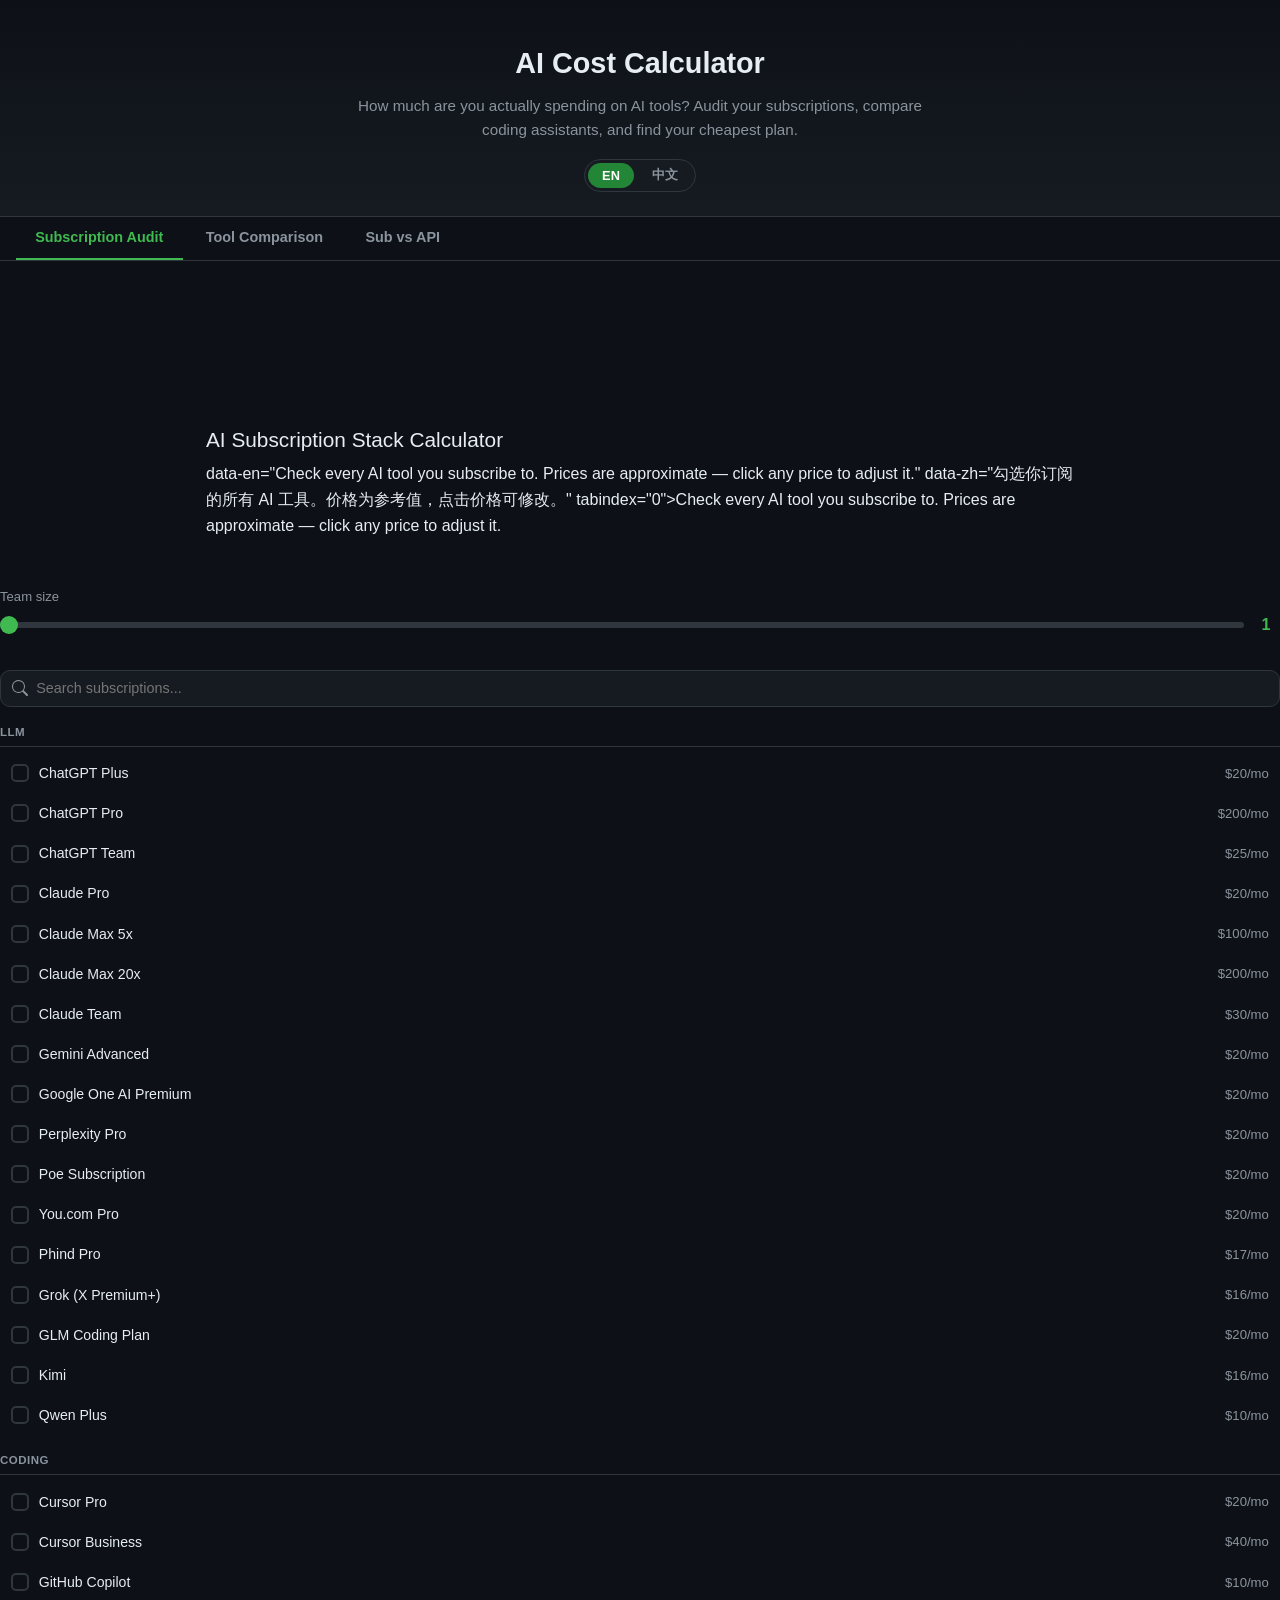
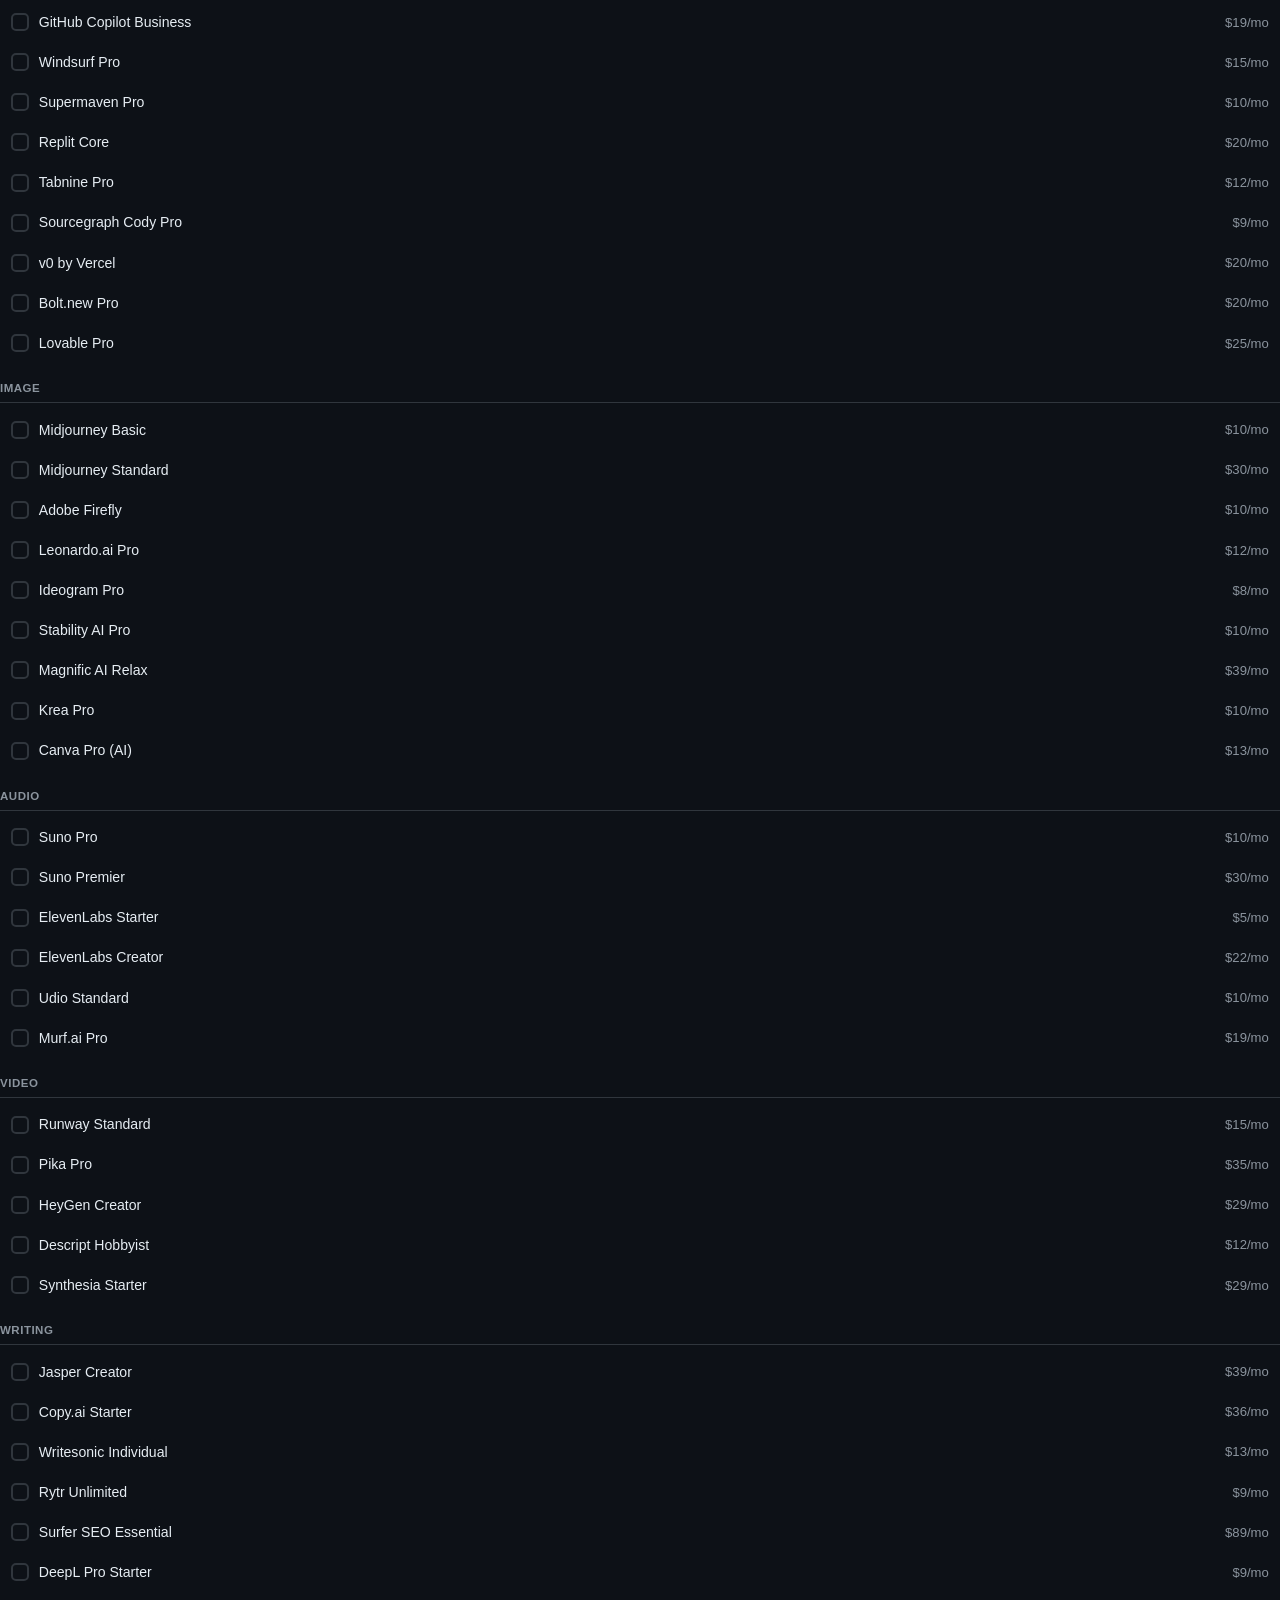
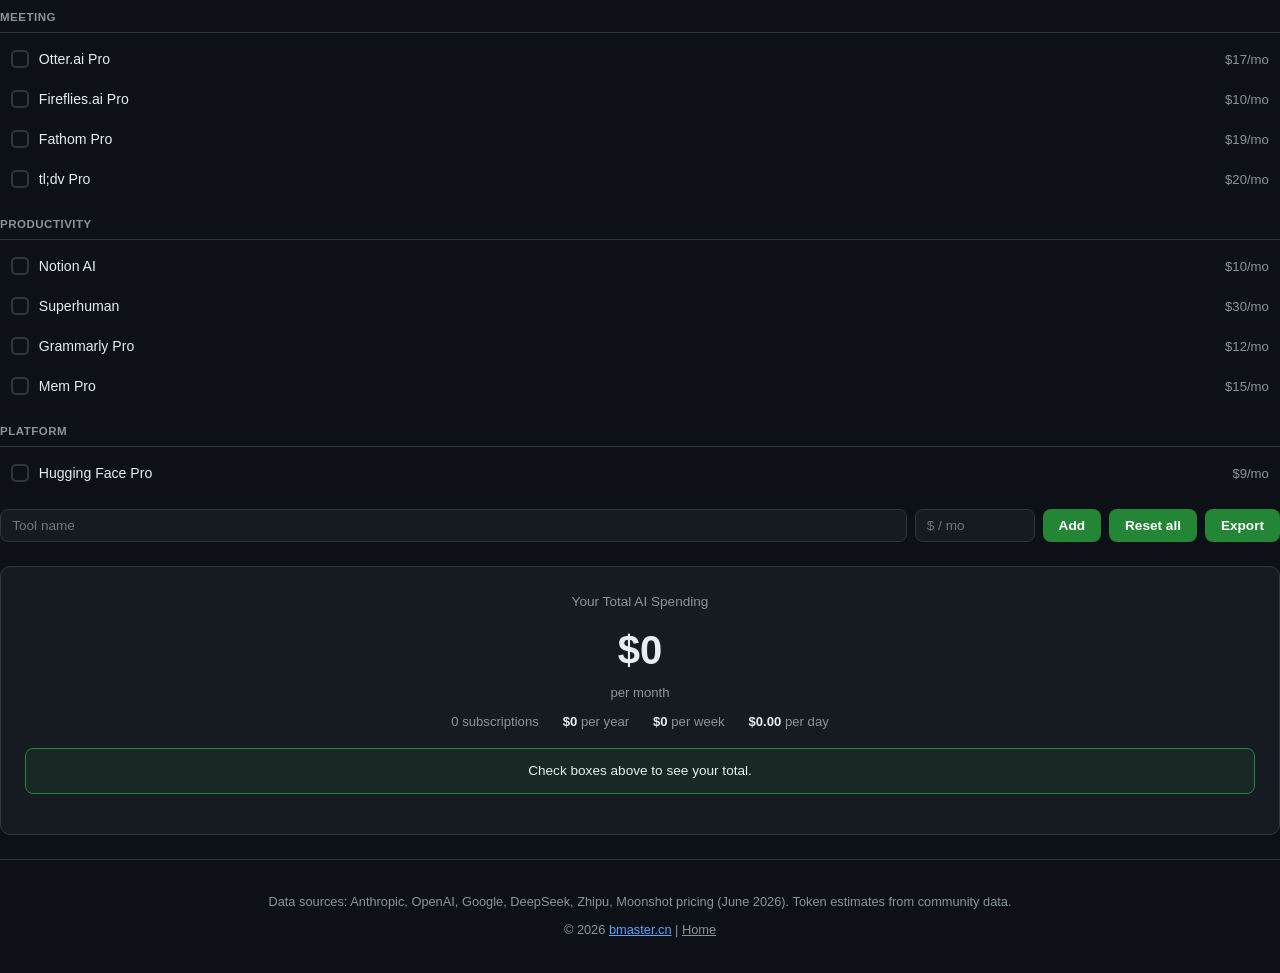
==== commit 680c562b: "Add ai-coding-cost-calculator.html" ====
--- a/ai-coding-cost-calculator.html
+++ b/ai-coding-cost-calculator.html
@@ -56,7 +56,7 @@
 <!-- ===== PANE: COMPARISON ===== -->
 <div class="pane" id="tab-compare">
   <div class="section-title" data-en="Compare AI Coding Tool Costs" data-zh="AI 编程工具成本对比">Compare AI Coding Tool Costs</div>
-  <div class="section-desc" data-en="Enter your usage to see which AI coding tool is cheapest for you." data-zh="输入你的使用量，看看哪个 AI 编程工具对你最便宜。">Enter your usage to see which AI coding tool is cheapest for you.</div>
+  <div class="section-desc" data-en="Enter your usage to see which AI coding tool is cheapest for you. Click any price to adjust it to what you actually pay." data-zh="输入你的使用量，看看哪个 AI 编程工具对你最便宜。点击价格可改成你实际付的金额。">Enter your usage to see which AI coding tool is cheapest for you. Click any price to adjust it to what you actually pay.</div>
 
   <div class="controls">
     <div class="control-group">
@@ -93,7 +93,7 @@
 <!-- ===== PANE: SUBSCRIPTION STACK ===== -->
 <div class="pane active" id="tab-stack">
   <div class="section-title" data-en="AI Subscription Stack Calculator" data-zh="AI 订阅堆叠计算器">AI Subscription Stack Calculator</div>
-  <div class="section-desc" data-en="Check every AI tool you subscribe to. See how much you're actually spending. Double-click price to edit." data-zh="勾选你订阅的所有 AI 工具，看看实际花了多少钱。双击价格可编辑。">Check every AI tool you subscribe to. See how much you're actually spending. Double-click price to edit.</div>
+  data-en="Check every AI tool you subscribe to. Prices are approximate — click any price to adjust it." data-zh="勾选你订阅的所有 AI 工具。价格为参考值，点击价格可修改。" tabindex="0">Check every AI tool you subscribe to. Prices are approximate — click any price to adjust it.</div>
 
   <div class="controls">
     <div class="control-group">
@@ -191,6 +191,6 @@
   <p style="margin-top:.5rem">&copy; 2026 <a href="https://bmaster.cn" style="color:var(--blue)">bmaster.cn</a> | <a href="/" style="color:var(--text-dim)">Home</a></p>
 </div>
 
-<script src="app.js?v=9"></script>
+<script src="app.js?v=10"></script>
 </body>
 </html>
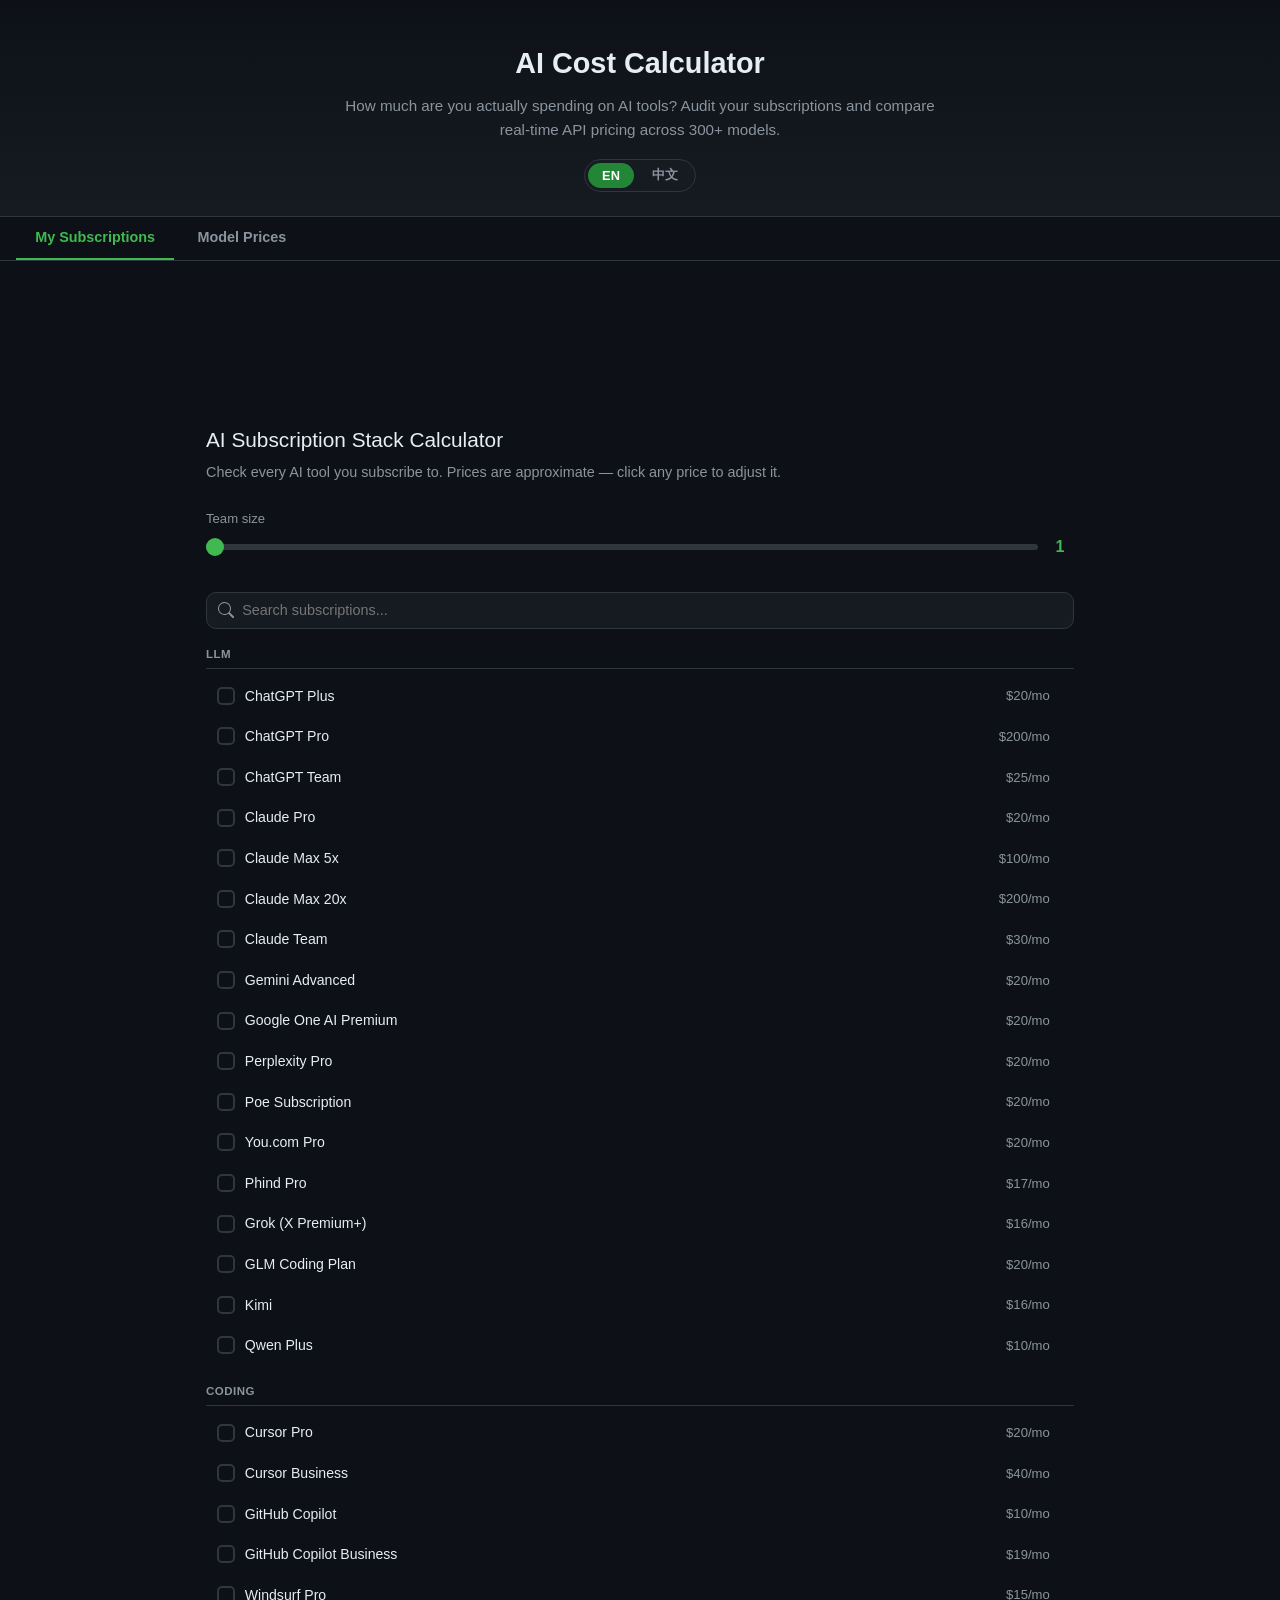
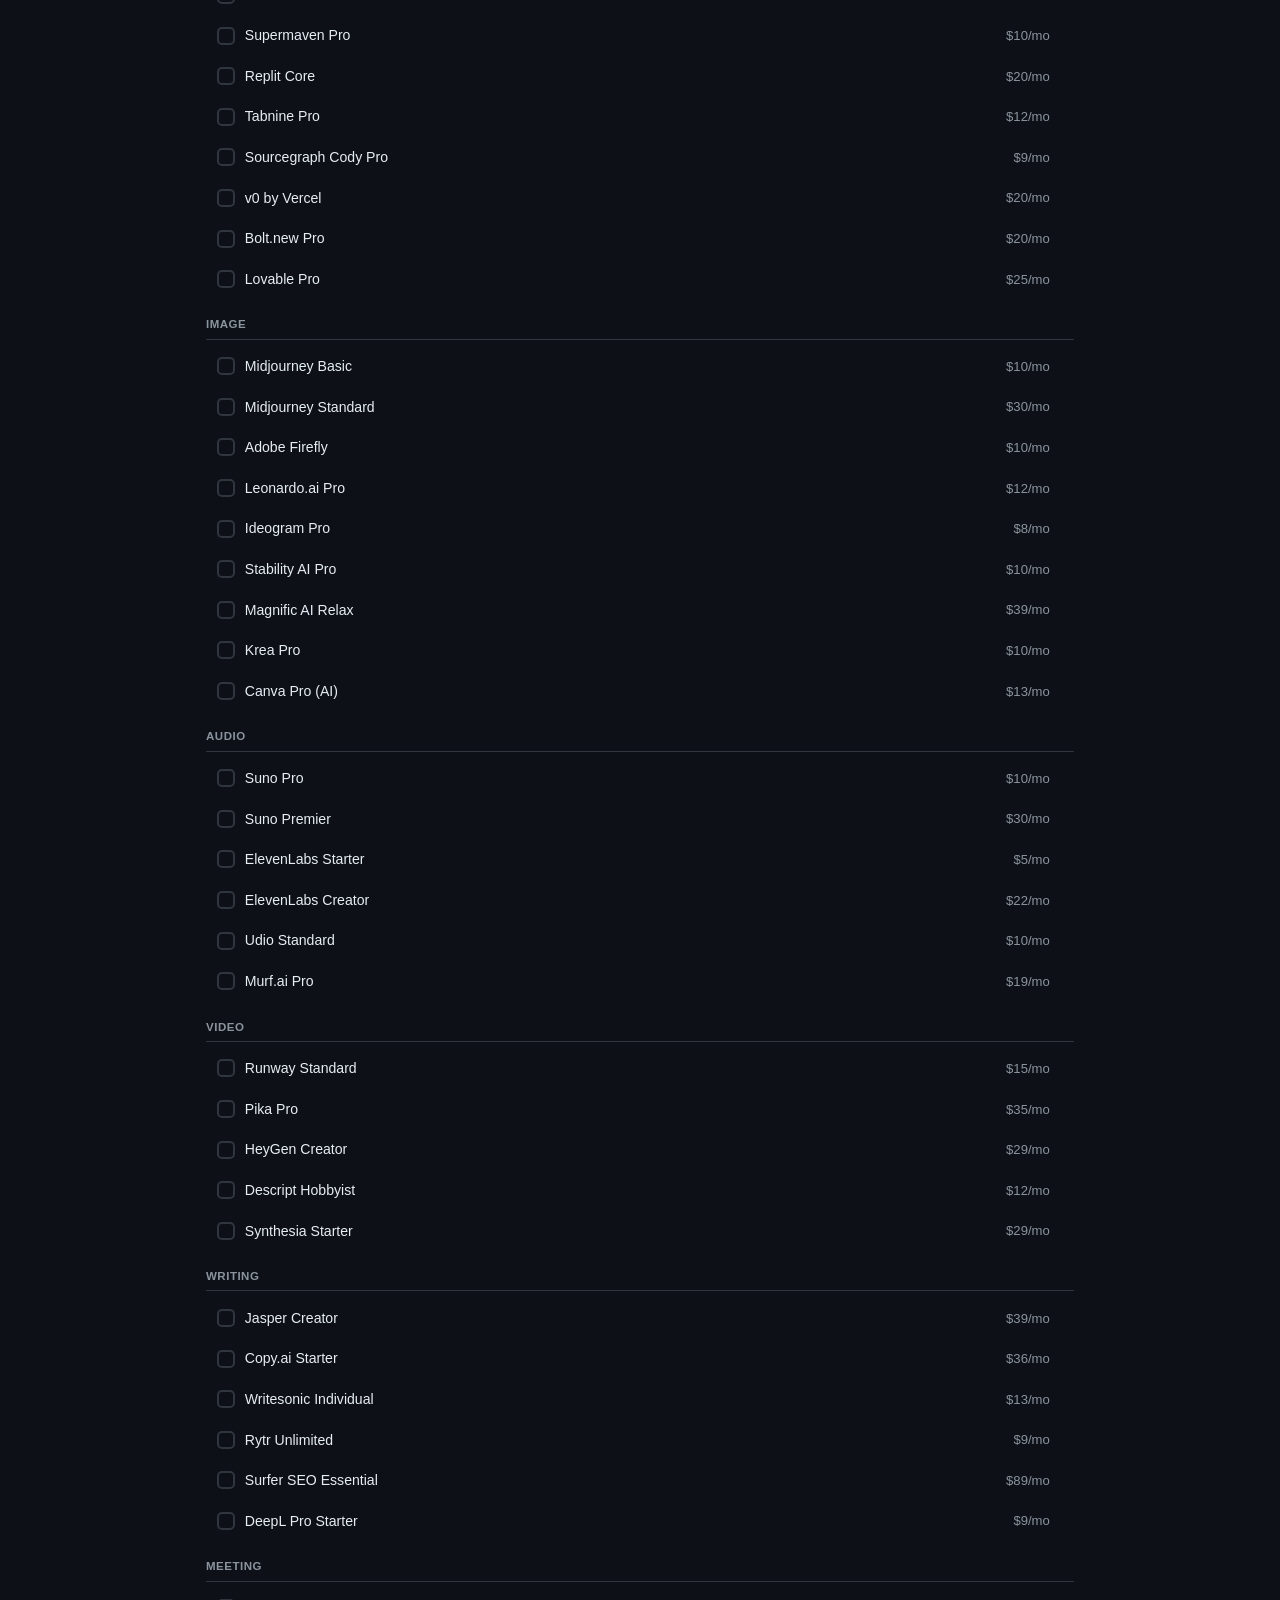
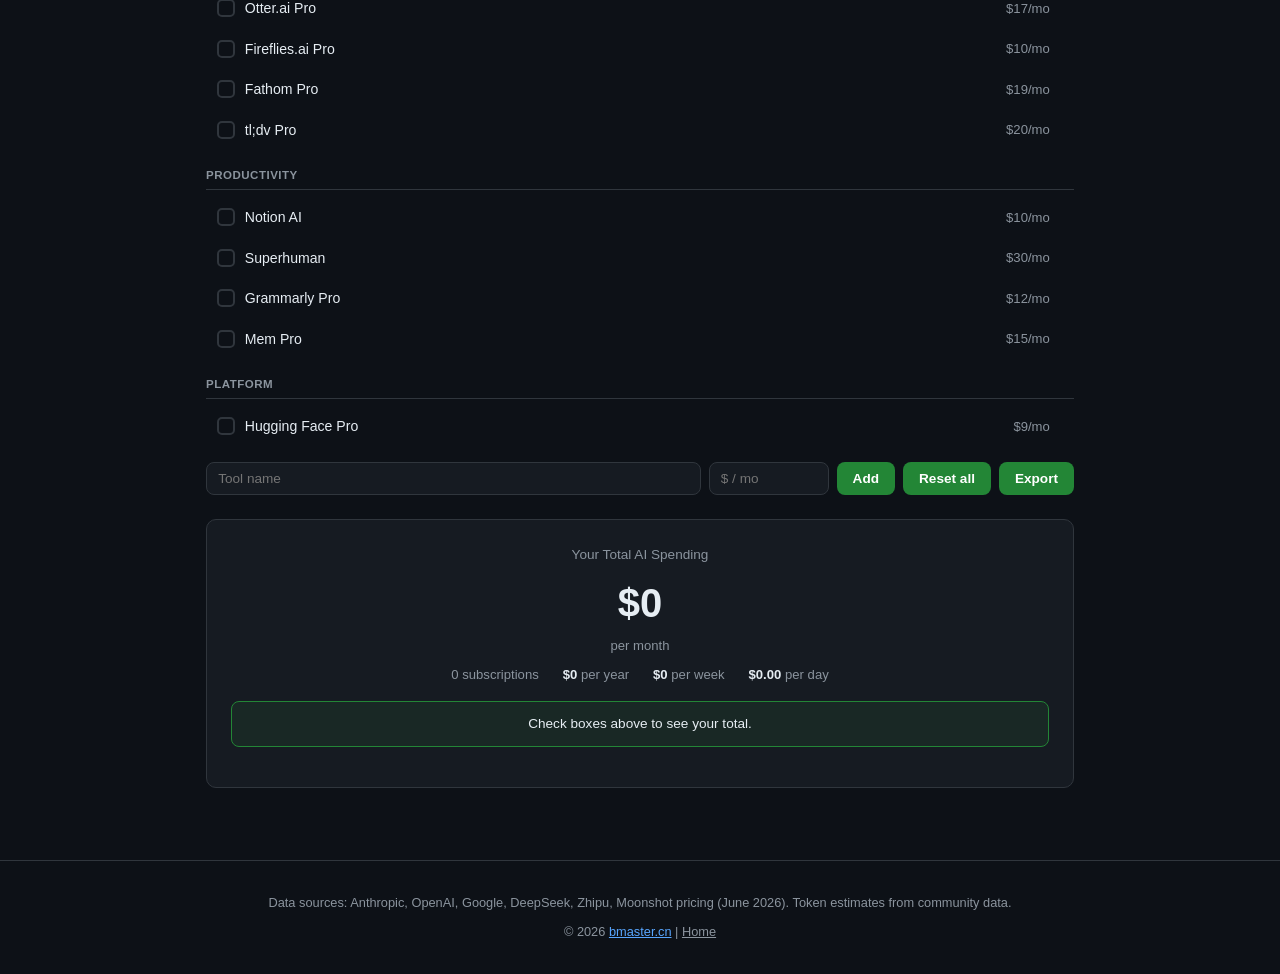
==== commit b7dc3905: "Add ai-coding-cost-calculator.html" ====
--- a/ai-coding-cost-calculator.html
+++ b/ai-coding-cost-calculator.html
@@ -1,196 +1,146 @@
-<!DOCTYPE html>
-<html lang="en">
-<head>
-<meta charset="UTF-8">
-<meta name="viewport" content="width=device-width, initial-scale=1.0">
-<title>AI Cost Calculator - How Much Are You Spending on AI Tools?</title>
-<meta name="description" content="Audit your AI subscriptions, compare coding assistant costs, and find the cheapest plan. Track spending across ChatGPT, Claude, Cursor, Copilot, Midjourney and 50+ tools.">
-
-<!-- Open Graph -->
-<meta property="og:type" content="website">
-<meta property="og:url" content="https://aicosts.bmaster.cn/">
-<meta property="og:title" content="AI Cost Calculator - How Much Are You Spending on AI?">
-<meta property="og:description" content="Audit your AI subscriptions, compare coding tools, find the cheapest plan. Track 50+ AI tools including ChatGPT, Claude, Cursor, Copilot.">
-<meta property="og:image" content="https://aicosts.bmaster.cn/og-image.png">
-
-<!-- Twitter Card -->
-<meta name="twitter:card" content="summary_large_image">
-<meta name="twitter:title" content="AI Cost Calculator - How Much Are You Spending on AI?">
-<meta name="twitter:description" content="Audit your AI subscriptions, compare coding tools, find the cheapest plan.">
-<meta name="twitter:image" content="https://aicosts.bmaster.cn/og-image.png">
-
-<link rel="canonical" href="https://aicosts.bmaster.cn/ai-coding-cost-calculator.html">
-<link rel="icon" type="image/svg+xml" href="favicon.svg">
-<link rel="stylesheet" href="style.css">
-
-<!-- Schema.org -->
-<script type="application/ld+json">
-{"@context":"https://schema.org","@type":"WebApplication","name":"AI Cost Calculator","url":"https://aicosts.bmaster.cn","description":"Calculate and compare your AI tool spending. Audit subscriptions, compare coding assistants, find break-even points.","applicationCategory":"FinanceApplication","operatingSystem":"Web","offers":{"@type":"Offer","price":"0","priceCurrency":"USD"},"aggregateRating":{"@type":"AggregateRating","ratingValue":"4.8","ratingCount":"120"}}
-</script>
-</head>
-<body>
-
-<!-- HEADER -->
-<div class="header">
-  <h1 data-en="AI Cost Calculator" data-zh="AI 成本计算器">AI Cost Calculator</h1>
-  <p data-en="How much are you actually spending on AI tools? Audit your subscriptions, compare coding assistants, and find your cheapest plan."
-     data-zh="你到底在 AI 工具上花了多少钱？盘点订阅、对比编程助手、找到最省钱的方案。">How much are you actually spending on AI tools? Audit your subscriptions, compare coding assistants, and find your cheapest plan.</p>
-  <div class="lang-switch">
-    <button class="lang-btn active" id="langEn" onclick="switchLang('en')">EN</button>
-    <button class="lang-btn" id="langZh" onclick="switchLang('zh')">中文</button>
-  </div>
-</div>
-
-<!-- TABS -->
-<div class="tabs">
-  <button class="tab active" data-tab="stack" onclick="switchTab('stack')" data-en="Subscription Audit" data-zh="订阅盘点">Subscription Audit</button>
-  <button class="tab" data-tab="compare" onclick="switchTab('compare')" data-en="Tool Comparison" data-zh="工具对比">Tool Comparison</button>
-  <button class="tab" data-tab="breakEven" onclick="switchTab('breakEven')" data-en="Sub vs API" data-zh="订阅 vs API">Sub vs API</button>
-</div>
-
-<!-- AD SLOT -->
-<div class="ad-slot">
-  <!-- <ins class="adsbygoogle" style="display:block" data-ad-client="ca-pub-2831974253933443" data-ad-slot="XXXXXXXXX" data-ad-format="auto" data-full-width-responsive="true"></ins> -->
-</div>
-
-<!-- ===== PANE: COMPARISON ===== -->
-<div class="pane" id="tab-compare">
-  <div class="section-title" data-en="Compare AI Coding Tool Costs" data-zh="AI 编程工具成本对比">Compare AI Coding Tool Costs</div>
-  <div class="section-desc" data-en="Enter your usage to see which AI coding tool is cheapest for you. Click any price to adjust it to what you actually pay." data-zh="输入你的使用量，看看哪个 AI 编程工具对你最便宜。点击价格可改成你实际付的金额。">Enter your usage to see which AI coding tool is cheapest for you. Click any price to adjust it to what you actually pay.</div>
-
-  <div class="controls">
-    <div class="control-group">
-      <label data-en="Daily coding hours" data-zh="每天编程小时数">Daily coding hours</label>
-      <input type="number" id="cmpHours" value="4" min="0.5" max="16" step="0.5">
-    </div>
-    <div class="control-group">
-      <label data-en="Work days per month" data-zh="每月工作天数">Work days per month</label>
-      <input type="number" id="cmpDays" value="20" min="1" max="31">
-    </div>
-    <div class="control-group">
-      <label data-en="Complexity" data-zh="复杂度">Complexity</label>
-      <select id="cmpComplexity">
-        <option value="light" data-en="Light (autocomplete, Q&A)" data-zh="轻度（自动补全、问答）">Light (autocomplete, Q&A)</option>
-        <option value="medium" selected data-en="Medium (feature dev, debugging)" data-zh="中度（功能开发、调试）">Medium (feature dev, debugging)</option>
-        <option value="heavy" data-en="Heavy (refactors, agentic)" data-zh="重度（重构、Agent）">Heavy (refactors, agentic)</option>
-      </select>
-    </div>
-    <div class="control-group">
-      <label data-en="Team size" data-zh="团队人数">Team size</label>
-      <div class="slider-row">
-        <input type="range" id="cmpTeam" min="1" max="50" value="1">
-        <span class="slider-val" id="cmpTeamVal">1</span>
-      </div>
-    </div>
-  </div>
-
-  <div class="section-title" style="font-size:1rem;" data-en="Monthly Cost Comparison" data-zh="每月成本对比">Monthly Cost Comparison</div>
-  <div class="compare-grid" id="compareGrid"></div>
-  <div class="chart" id="compareChart"></div>
-  <div class="summary" id="compareSummary"></div>
-</div>
-
-<!-- ===== PANE: SUBSCRIPTION STACK ===== -->
-<div class="pane active" id="tab-stack">
-  <div class="section-title" data-en="AI Subscription Stack Calculator" data-zh="AI 订阅堆叠计算器">AI Subscription Stack Calculator</div>
-  data-en="Check every AI tool you subscribe to. Prices are approximate — click any price to adjust it." data-zh="勾选你订阅的所有 AI 工具。价格为参考值，点击价格可修改。" tabindex="0">Check every AI tool you subscribe to. Prices are approximate — click any price to adjust it.</div>
-
-  <div class="controls">
-    <div class="control-group">
-      <label data-en="Team size" data-zh="团队人数">Team size</label>
-      <div class="slider-row">
-        <input type="range" id="auditTeam" min="1" max="50" value="1">
-        <span class="slider-val" id="auditTeamVal">1</span>
-      </div>
-    </div>
-  </div>
-
-  <div class="sub-search-wrap">
-    <input type="text" class="search-input" id="subSearch" placeholder="Search subscriptions..." data-en-ph="Search subscriptions..." data-zh-ph="搜索订阅...">
-  </div>
-
-  <div id="subList"></div>
-
-  <div class="custom-add">
-    <input type="text" id="customSubName" placeholder="Tool name" data-en-ph="Tool name" data-zh-ph="工具名称">
-    <input type="number" id="customSubPrice" placeholder="$ / mo" data-en-ph="$ / mo" data-zh-ph="元 / 月" style="max-width:100px">
-    <button class="btn btn-primary" onclick="addCustomSub()" data-en="Add" data-zh="添加">Add</button>
-    <button class="btn btn-outline" onclick="toggleAllOff()" data-en="Reset all" data-zh="全部重置">Reset all</button>
-    <button class="btn btn-outline" onclick="exportResult()" data-en="Export" data-zh="导出">Export</button>
-  </div>
-
-  <div class="total-card">
-    <div style="font-size:.85rem;color:var(--text-dim);margin-bottom:.3rem" data-en="Your Total AI Spending" data-zh="你的 AI 总支出">Your Total AI Spending</div>
-    <div class="big-number" id="subMonthly">$0</div>
-    <div style="font-size:.82rem;color:var(--text-dim)" data-en="per month" data-zh="每月">per month</div>
-    <div class="sub-stats">
-      <div class="sub-stat"><span id="subCount">0</span> <span data-en="subscriptions" data-zh="个订阅">subscriptions</span></div>
-      <div class="sub-stat"><strong id="subYearly">$0</strong> <span data-en="per year" data-zh="每年">per year</span></div>
-      <div class="sub-stat"><strong id="subWeekly">$0</strong> <span data-en="per week" data-zh="每周">per week</span></div>
-      <div class="sub-stat"><strong id="subDaily">$0</strong> <span data-en="per day" data-zh="每天">per day</span></div>
-    </div>
-    <div class="msg-box" id="subMsg"></div>
-    <div class="breakdown" id="subBreakdown"></div>
-  </div>
-</div>
-
-<!-- ===== PANE: BREAK-EVEN ===== -->
-<div class="pane" id="tab-breakEven">
-  <div class="section-title" data-en="Subscription vs API: Which Is Cheaper?" data-zh="订阅 vs API：哪个更便宜？">Subscription vs API: Which Is Cheaper?</div>
-  <div class="section-desc" data-en="Claude Code subscription vs paying for API per token. Find your break-even point." data-zh="Claude Code 订阅 vs 按 token 付费。找到盈亏平衡点。">Claude Code subscription vs paying for API per token. Find your break-even point.</div>
-
-  <div class="controls">
-    <div class="control-group">
-      <label data-en="Coding sessions / month" data-zh="每月编程会话数">Coding sessions / month</label>
-      <input type="number" id="beSessions" value="30" min="1">
-    </div>
-    <div class="control-group">
-      <label data-en="Avg input tokens / session" data-zh="每次会话输入 token">Avg input tokens / session</label>
-      <input type="number" id="beInputTokens" value="50000" min="0" step="1000">
-    </div>
-    <div class="control-group">
-      <label data-en="Avg output tokens / session" data-zh="每次会话输出 token">Avg output tokens / session</label>
-      <input type="number" id="beOutputTokens" value="10000" min="0" step="1000">
-    </div>
-    <div class="control-group">
-      <label data-en="Model" data-zh="模型">Model</label>
-      <select id="beModel">
-        <option value="claude_sonnet">Claude Sonnet 4</option>
-        <option value="claude_haiku">Claude Haiku 3.5</option>
-        <option value="gpt4o">GPT-4o</option>
-        <option value="gpt4o_mini">GPT-4o mini</option>
-        <option value="deepseek">DeepSeek V4</option>
-        <option value="glm">GLM-4.6</option>
-        <option value="qwen">Qwen Max</option>
-        <option value="kimi">Moonshot (Kimi)</option>
-      </select>
-    </div>
-    <div class="control-group">
-      <label data-en="Cache read tokens (0.1x)" data-zh="缓存读取 token (0.1x)">Cache read tokens (0.1x)</label>
-      <input type="number" id="beCache" value="0" min="0" step="1000">
-    </div>
-  </div>
-
-  <div class="summary">
-    <div style="font-size:.85rem;color:var(--text-dim);margin-bottom:.3rem" data-en="Estimated API Cost" data-zh="预计 API 成本">Estimated API Cost</div>
-    <div style="font-size:1.8rem;font-weight:800;"><span id="beApiCost">$0</span><span style="font-size:.8rem;color:var(--text-dim)"> / month</span></div>
-    <div style="font-size:.82rem;color:var(--text-dim);margin-top:.2rem"><span id="beApiTokens">0M</span> tokens/month</div>
-  </div>
-
-  <div class="msg-box" id="beRecommendation"></div>
-
-  <div class="section-title" style="font-size:1rem;margin-top:1.5rem;" data-en="Cost Comparison Chart" data-zh="成本对比图表">Cost Comparison Chart</div>
-  <div class="chart" id="beChart"></div>
-  <div class="msg-box" id="beSavings"></div>
-</div>
-
-<!-- FOOTER -->
-<div class="footer">
-  <p data-en="Data sources: Anthropic, OpenAI, Google, DeepSeek, Zhipu, Moonshot pricing (June 2026). Token estimates from community data."
-     data-zh="数据来源：Anthropic、OpenAI、Google、DeepSeek、智谱、Moonshot 定价页（2026年6月）。Token 估算来自社区数据。">Data sources: Anthropic, OpenAI, Google, DeepSeek, Zhipu, Moonshot pricing (June 2026). Token estimates from community data.</p>
-  <p style="margin-top:.5rem">&copy; 2026 <a href="https://bmaster.cn" style="color:var(--blue)">bmaster.cn</a> | <a href="/" style="color:var(--text-dim)">Home</a></p>
-</div>
-
-<script src="app.js?v=10"></script>
-</body>
+<!DOCTYPE html>
+<html lang="en">
+<head>
+<meta charset="UTF-8">
+<meta name="viewport" content="width=device-width, initial-scale=1.0">
+<title>AI Cost Calculator - How Much Are You Spending on AI Tools?</title>
+<meta name="description" content="How much are you spending on AI tools? Audit your subscriptions and compare real-time API pricing across 300+ models from OpenRouter.">
+<meta name="theme-color" content="#0d1117">
+
+<!-- Open Graph -->
+<meta property="og:type" content="website">
+<meta property="og:url" content="https://aicosts.bmaster.cn/">
+<meta property="og:title" content="AI Cost Calculator - How Much Are You Spending on AI?">
+<meta property="og:description" content="Audit your AI subscriptions and compare real-time API pricing across 300+ models.">
+<meta property="og:image" content="https://aicosts.bmaster.cn/og-image.png">
+
+<!-- Twitter Card -->
+<meta name="twitter:card" content="summary_large_image">
+<meta name="twitter:title" content="AI Cost Calculator - How Much Are You Spending on AI?">
+<meta name="twitter:description" content="Audit your AI subscriptions and compare real-time API pricing across 300+ models.">
+<meta name="twitter:image" content="https://aicosts.bmaster.cn/og-image.png">
+
+<link rel="canonical" href="https://aicosts.bmaster.cn/">
+<link rel="icon" type="image/svg+xml" href="favicon.svg">
+<link rel="stylesheet" href="style.css">
+
+<!-- Schema.org -->
+<script type="application/ld+json">
+{"@context":"https://schema.org","@type":"WebApplication","name":"AI Cost Calculator","url":"https://aicosts.bmaster.cn","description":"Audit your AI subscriptions and compare real-time API pricing across 300+ models.","applicationCategory":"FinanceApplication","operatingSystem":"Web","offers":{"@type":"Offer","price":"0","priceCurrency":"USD"}}
+</script>
+</head>
+<body>
+
+<!-- HEADER -->
+<div class="header">
+  <h1 data-en="AI Cost Calculator" data-zh="AI 成本计算器">AI Cost Calculator</h1>
+  <p data-en="How much are you actually spending on AI tools? Audit your subscriptions and compare real-time API pricing across 300+ models."
+     data-zh="你到底在 AI 工具上花了多少钱？盘点订阅，对比 300+ 模型的实时 API 定价。">How much are you actually spending on AI tools? Audit your subscriptions and compare real-time API pricing across 300+ models.</p>
+  <div class="lang-switch">
+    <button class="lang-btn active" id="langEn" onclick="switchLang('en')">EN</button>
+    <button class="lang-btn" id="langZh" onclick="switchLang('zh')">中文</button>
+  </div>
+</div>
+
+<!-- TABS -->
+<div class="tabs">
+  <button class="tab active" data-tab="stack" onclick="switchTab('stack')" data-en="My Subscriptions" data-zh="我的订阅">My Subscriptions</button>
+  <button class="tab" data-tab="models" onclick="switchTab('models')" data-en="Model Prices" data-zh="模型比价">Model Prices</button>
+</div>
+
+<!-- AD SLOT -->
+<div class="ad-slot">
+  <!-- <ins class="adsbygoogle" style="display:block" data-ad-client="ca-pub-2831974253933443" data-ad-slot="XXXXXXXXX" data-ad-format="auto" data-full-width-responsive="true"></ins> -->
+</div>
+
+<!-- ===== PANE: SUBSCRIPTION STACK ===== -->
+<div class="pane active" id="tab-stack">
+  <div class="section-title" data-en="AI Subscription Stack Calculator" data-zh="AI 订阅堆叠计算器">AI Subscription Stack Calculator</div>
+  <div class="section-desc" data-en="Check every AI tool you subscribe to. Prices are approximate — click any price to adjust it." data-zh="勾选你订阅的所有 AI 工具。价格为参考值，点击价格可修改。" tabindex="0">Check every AI tool you subscribe to. Prices are approximate — click any price to adjust it.</div>
+
+  <div class="controls">
+    <div class="control-group">
+      <label data-en="Team size" data-zh="团队人数">Team size</label>
+      <div class="slider-row">
+        <input type="range" id="auditTeam" min="1" max="50" value="1">
+        <span class="slider-val" id="auditTeamVal">1</span>
+      </div>
+    </div>
+  </div>
+
+  <div class="sub-search-wrap">
+    <input type="text" class="search-input" id="subSearch" placeholder="Search subscriptions..." data-en-ph="Search subscriptions..." data-zh-ph="搜索订阅...">
+  </div>
+
+  <div id="subList"></div>
+
+  <div class="custom-add">
+    <input type="text" id="customSubName" placeholder="Tool name" data-en-ph="Tool name" data-zh-ph="工具名称">
+    <input type="number" id="customSubPrice" placeholder="$ / mo" data-en-ph="$ / mo" data-zh-ph="元 / 月" style="max-width:100px">
+    <button class="btn btn-primary" onclick="addCustomSub()" data-en="Add" data-zh="添加">Add</button>
+    <button class="btn btn-outline" onclick="toggleAllOff()" data-en="Reset all" data-zh="全部重置">Reset all</button>
+    <button class="btn btn-outline" onclick="exportResult()" data-en="Export" data-zh="导出">Export</button>
+  </div>
+
+  <div class="total-card">
+    <div style="font-size:.85rem;color:var(--text-dim);margin-bottom:.3rem" data-en="Your Total AI Spending" data-zh="你的 AI 总支出">Your Total AI Spending</div>
+    <div class="big-number" id="subMonthly">$0</div>
+    <div style="font-size:.82rem;color:var(--text-dim)" data-en="per month" data-zh="每月">per month</div>
+    <div class="sub-stats">
+      <div class="sub-stat"><span id="subCount">0</span> <span data-en="subscriptions" data-zh="个订阅">subscriptions</span></div>
+      <div class="sub-stat"><strong id="subYearly">$0</strong> <span data-en="per year" data-zh="每年">per year</span></div>
+      <div class="sub-stat"><strong id="subWeekly">$0</strong> <span data-en="per week" data-zh="每周">per week</span></div>
+      <div class="sub-stat"><strong id="subDaily">$0</strong> <span data-en="per day" data-zh="每天">per day</span></div>
+    </div>
+    <div class="msg-box" id="subMsg"></div>
+    <div class="breakdown" id="subBreakdown"></div>
+  </div>
+</div>
+
+<!-- ===== PANE: MODEL PRICES (OpenRouter) ===== -->
+<div class="pane" id="tab-models">
+  <div class="section-title" data-en="AI Model Price Comparison" data-zh="AI 模型价格对比">AI Model Price Comparison</div>
+  <div class="section-desc" data-en="Real-time pricing from OpenRouter for 300+ models. Enter your usage to estimate monthly costs and find the best value." data-zh="来自 OpenRouter 的 300+ 模型实时定价。输入使用量估算月成本，找到性价比最高的模型。" tabindex="0">Real-time pricing from OpenRouter for 300+ models. Enter your usage to estimate monthly costs and find the best value.</div>
+
+  <div class="controls">
+    <div class="control-group">
+      <label data-en="Prompts per day" data-zh="每天提示数">Prompts per day</label>
+      <input type="number" id="mpPrompts" value="50" min="1" max="1000">
+    </div>
+    <div class="control-group">
+      <label data-en="Avg input tokens" data-zh="平均输入 token">Avg input tokens</label>
+      <input type="number" id="mpInput" value="2000" min="100" step="100">
+    </div>
+    <div class="control-group">
+      <label data-en="Avg output tokens" data-zh="平均输出 token">Avg output tokens</label>
+      <input type="number" id="mpOutput" value="500" min="10" step="10">
+    </div>
+    <div class="control-group">
+      <label data-en="Days / month" data-zh="每月天数">Days / month</label>
+      <input type="number" id="mpDays" value="22" min="1" max="31">
+    </div>
+  </div>
+
+  <div class="controls" style="flex-wrap:wrap;gap:.5rem;">
+    <button class="btn btn-outline mp-filter active" data-tier="all" onclick="mpFilterTier('all')" data-en="All Models" data-zh="全部模型">All Models</button>
+    <button class="btn btn-outline mp-filter" data-tier="flagship" onclick="mpFilterTier('flagship')" data-en="Flagship" data-zh="旗舰">Flagship</button>
+    <button class="btn btn-outline mp-filter" data-tier="mid" onclick="mpFilterTier('mid')" data-en="Mid-Tier" data-zh="中端">Mid-Tier</button>
+    <button class="btn btn-outline mp-filter" data-tier="budget" onclick="mpFilterTier('budget')" data-en="Budget" data-zh="经济">Budget</button>
+    <input type="text" class="search-input" id="mpSearch" placeholder="Search models..." data-en-ph="Search models..." data-zh-ph="搜索模型..." style="flex:1;min-width:150px;">
+  </div>
+
+  <div class="summary" id="mpSummary"></div>
+  <div class="model-table-wrap"><table class="model-table" id="mpTable"></table></div>
+  <div id="mpFooter" style="text-align:center;padding:.8rem;color:var(--text-dim);font-size:.78rem;"></div>
+</div>
+
+<!-- FOOTER -->
+<div class="footer">
+  <p data-en="Data sources: Anthropic, OpenAI, Google, DeepSeek, Zhipu, Moonshot pricing (June 2026). Token estimates from community data."
+     data-zh="数据来源：Anthropic、OpenAI、Google、DeepSeek、智谱、Moonshot 定价页（2026年6月）。Token 估算来自社区数据。">Data sources: Anthropic, OpenAI, Google, DeepSeek, Zhipu, Moonshot pricing (June 2026). Token estimates from community data.</p>
+  <p style="margin-top:.5rem">&copy; 2026 <a href="https://bmaster.cn" style="color:var(--blue)">bmaster.cn</a> | <a href="/" style="color:var(--text-dim)">Home</a></p>
+</div>
+
+<script src="app.js?v=12"></script>
+</body>
 </html>
--- a/style.css
+++ b/style.css
@@ -299,7 +299,14 @@
   margin: 1px auto 0;
 }
 .sub-item .name { font-size: .88rem; }
-.sub-item .price { font-size: .82rem; color: var(--text-dim); white-space: nowrap; }
+.sub-item .price { font-size: .82rem; color: var(--text-dim); white-space: nowrap; cursor: pointer; padding: 1px 3px; border-radius: 3px; transition: background .15s; }
+.sub-item .price:hover { background: var(--accent-dim); color: var(--text); }
+.sub-item .price .edit-icon { font-size: .65rem; opacity: 0; margin-left: 2px; }
+.sub-item .price:hover .edit-icon { opacity: .6; }
+.cmp-price-edit { border-bottom: 1px dashed transparent; transition: border-color .15s; }
+.cmp-price-edit:hover { border-bottom-color: var(--accent); }
+.cmp-price-edit .edit-icon { font-size: .65rem; opacity: .4; }
+.sub-item .price.edited { color: var(--accent); font-weight: 600; }
 .custom-tag { font-size: .65rem; background: var(--border); color: var(--text-dim); padding: 1px 5px; border-radius: 4px; }
 
 /* ===== CUSTOM SUB FORM ===== */
